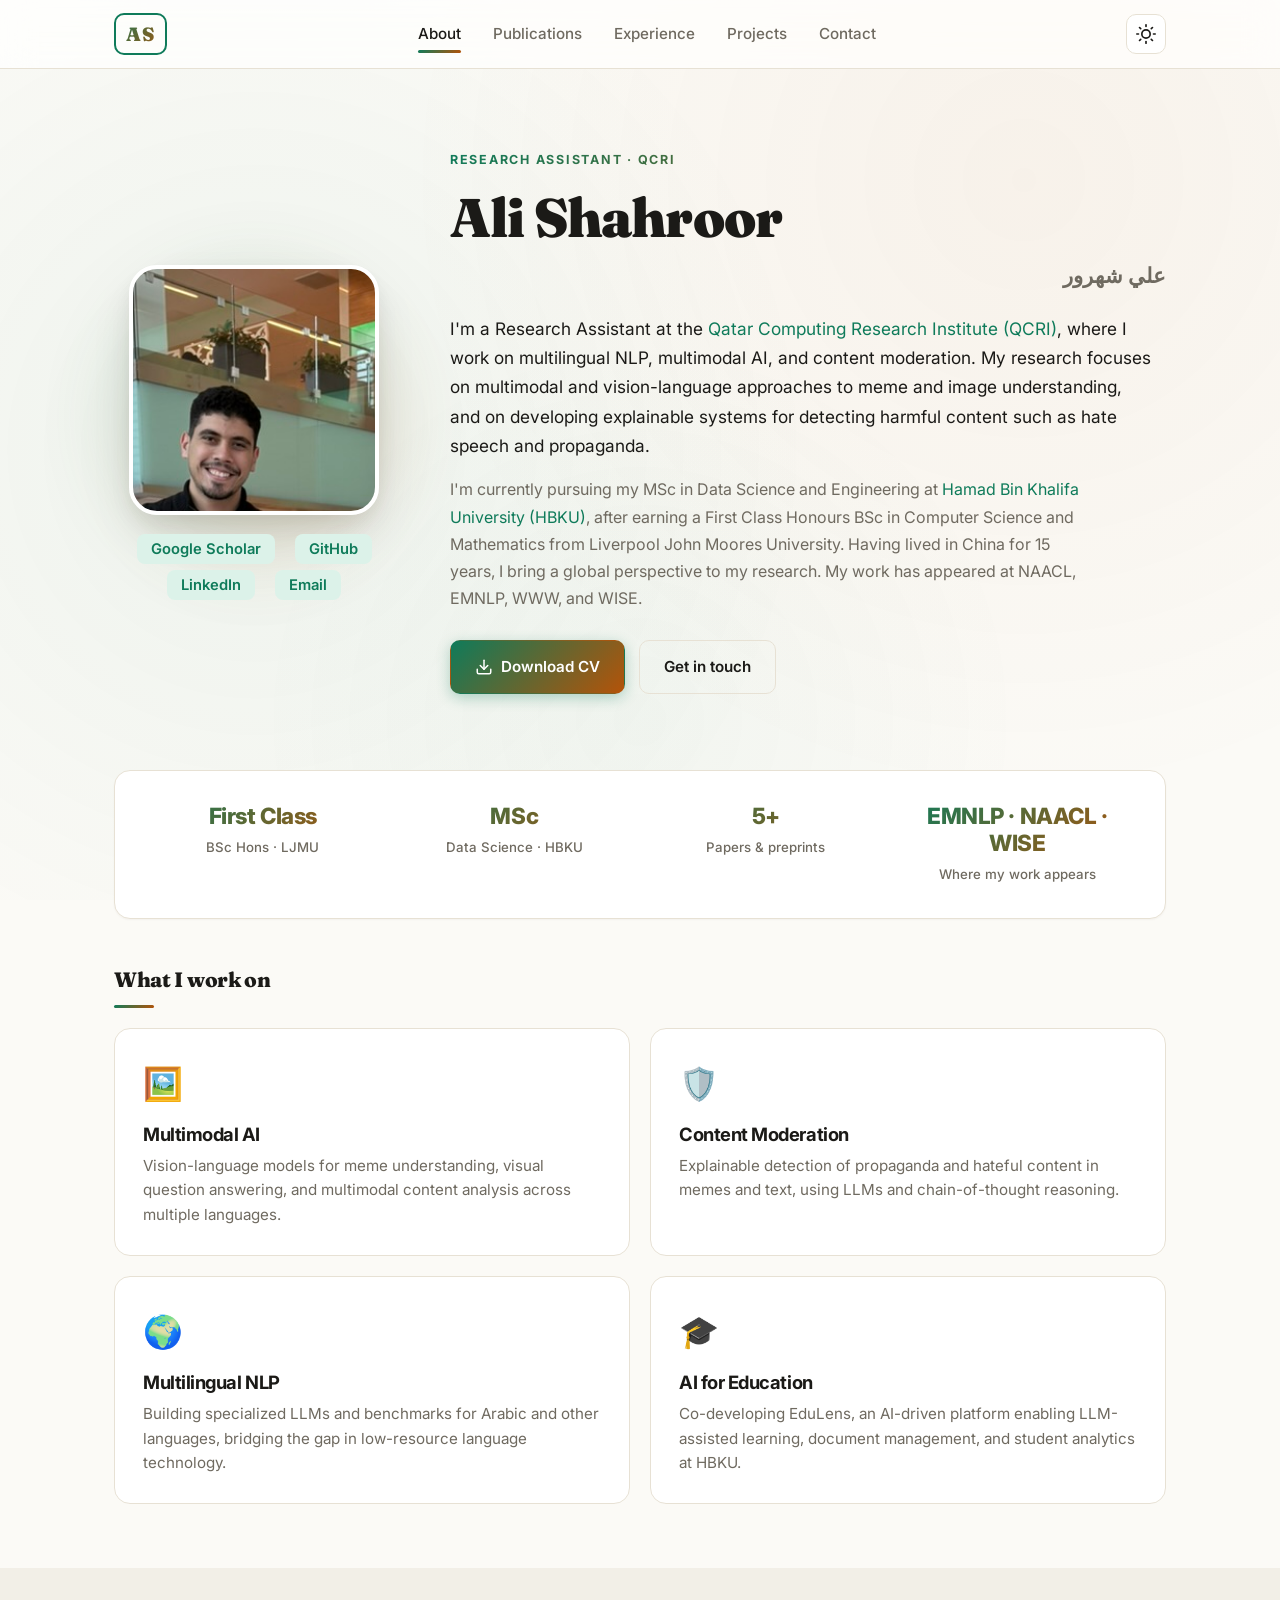
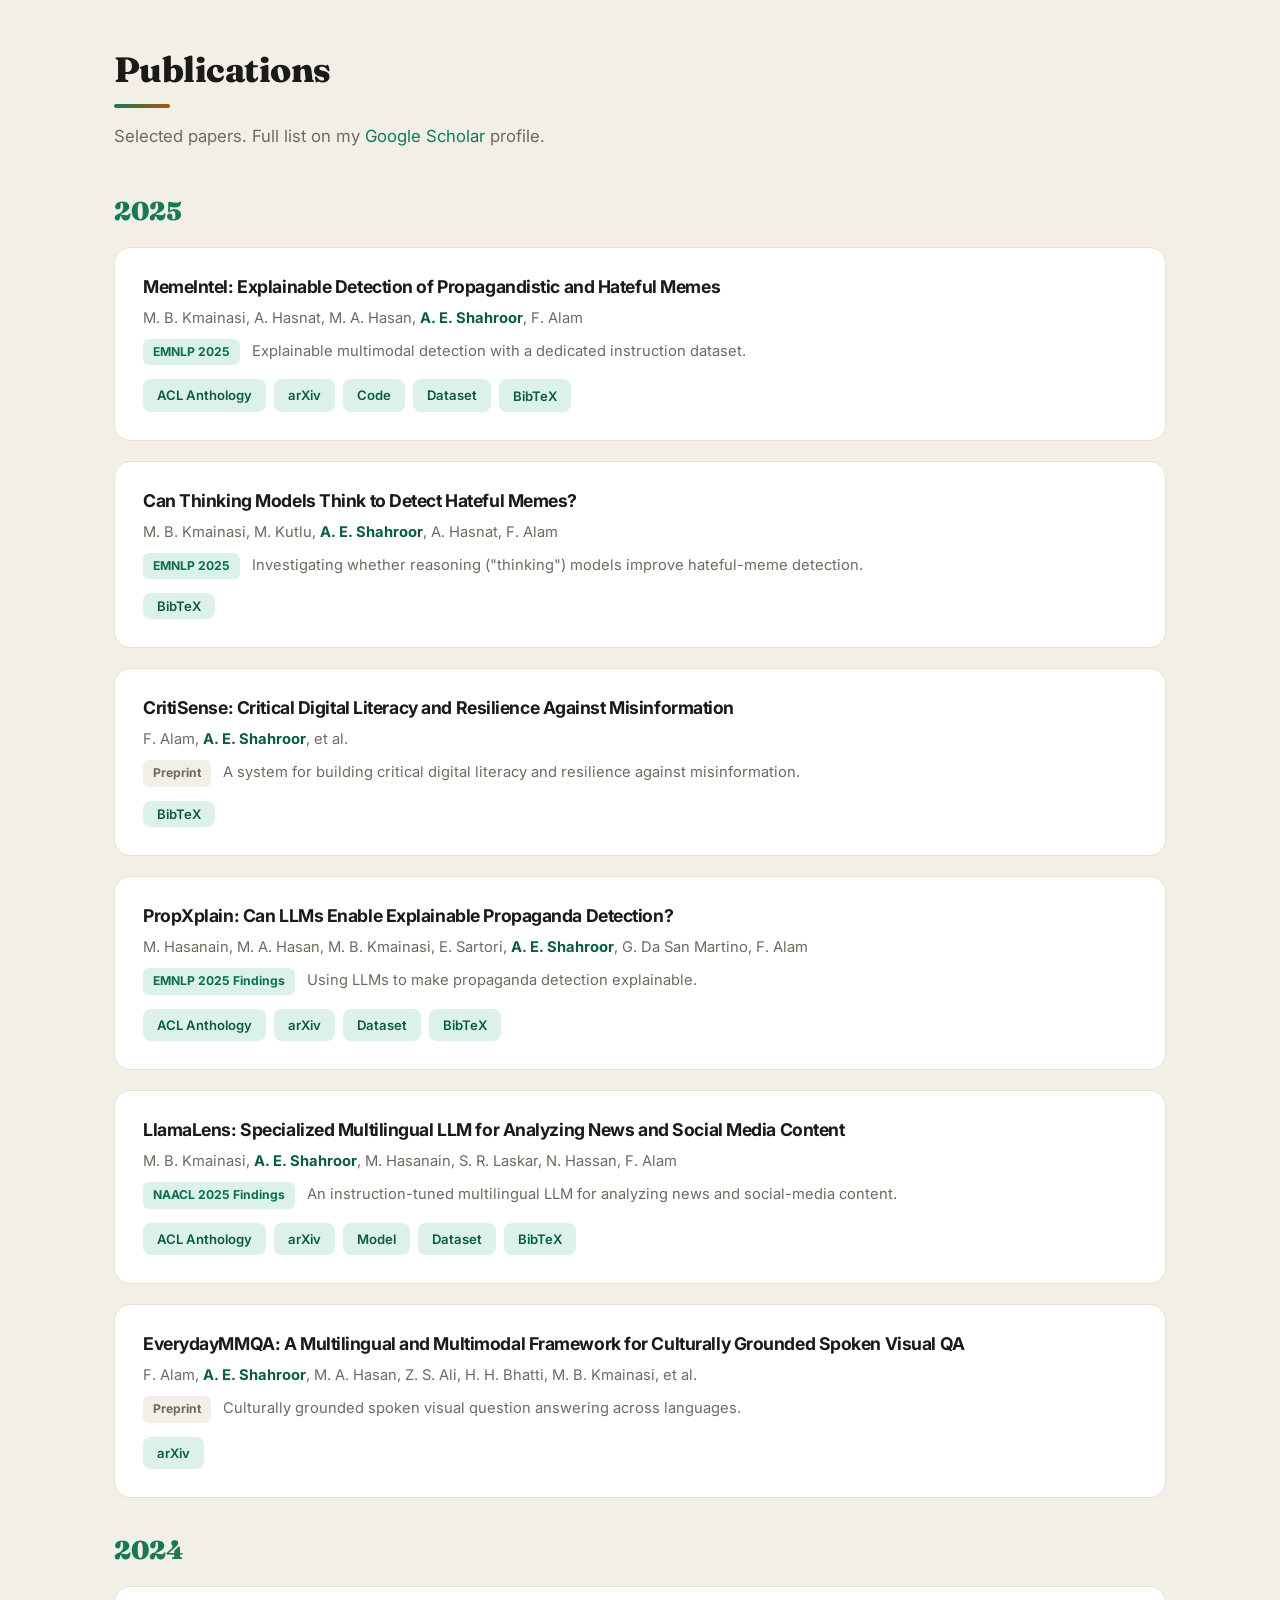
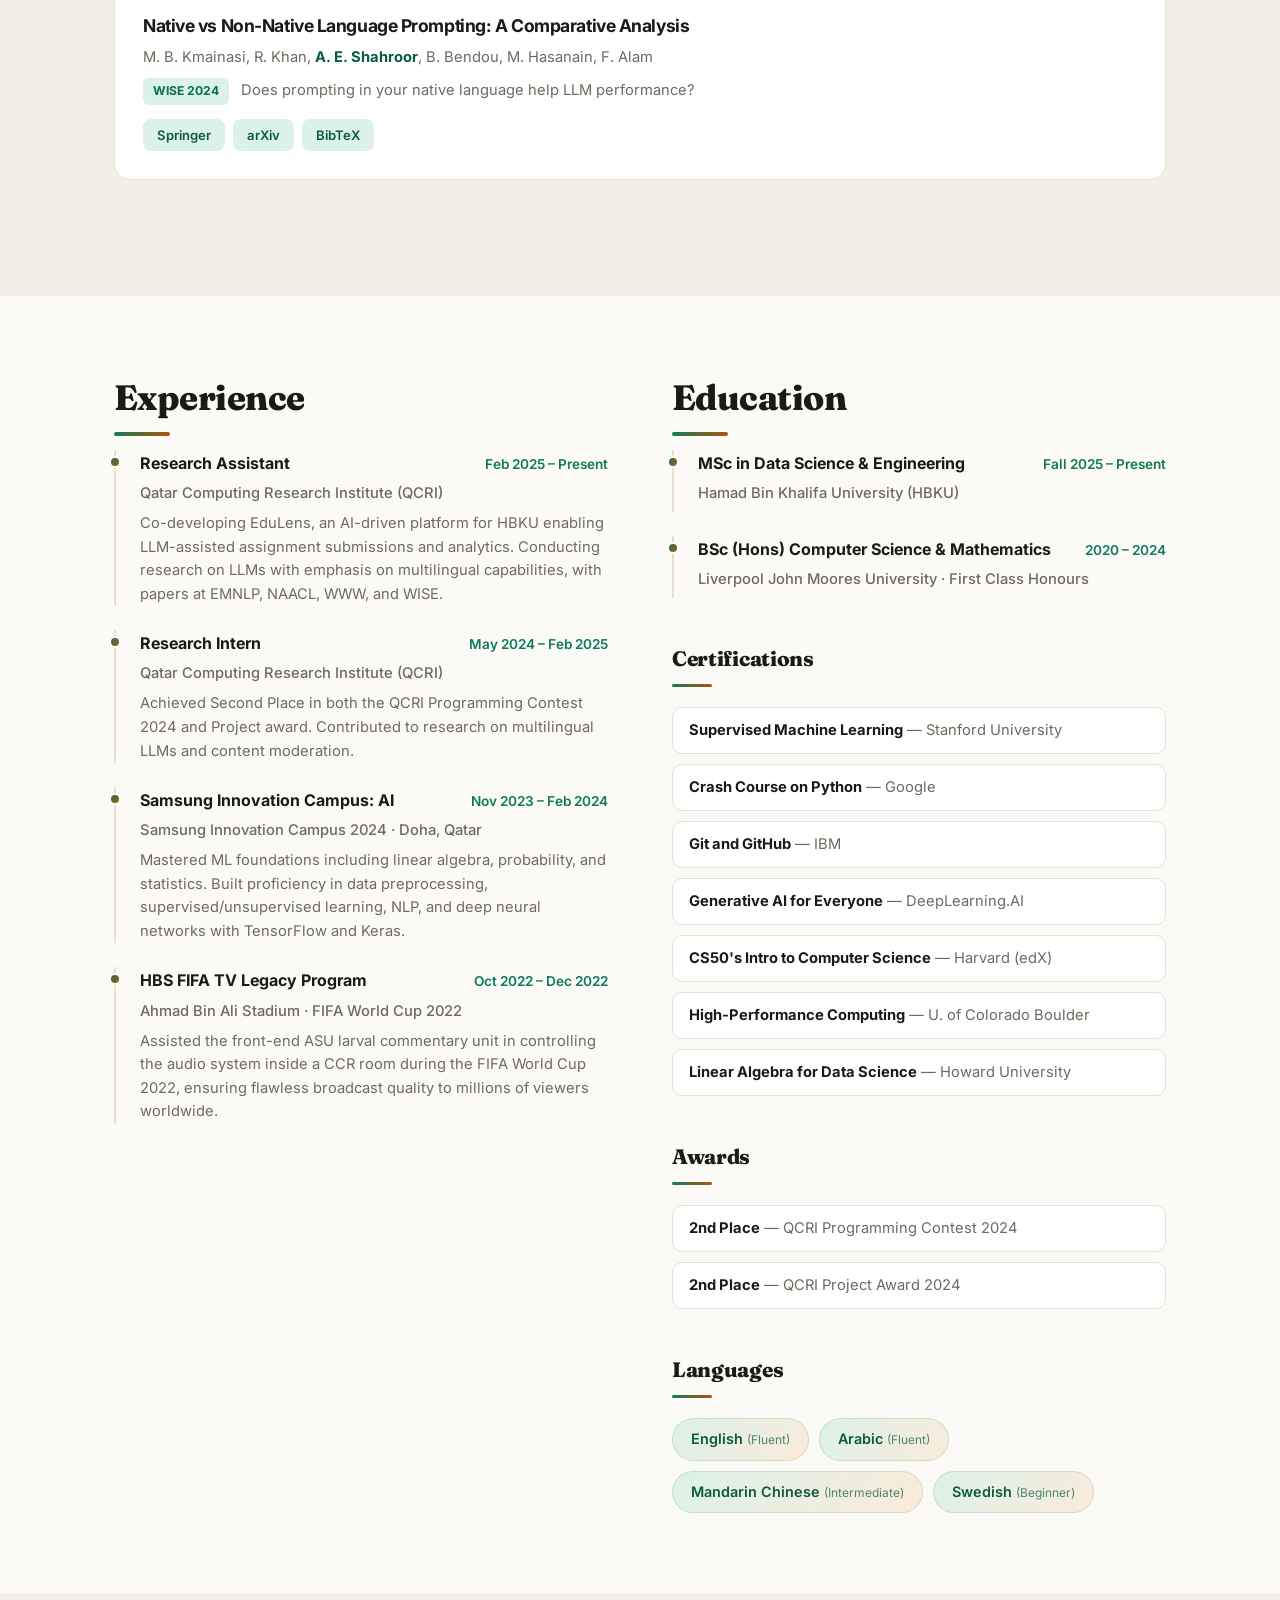
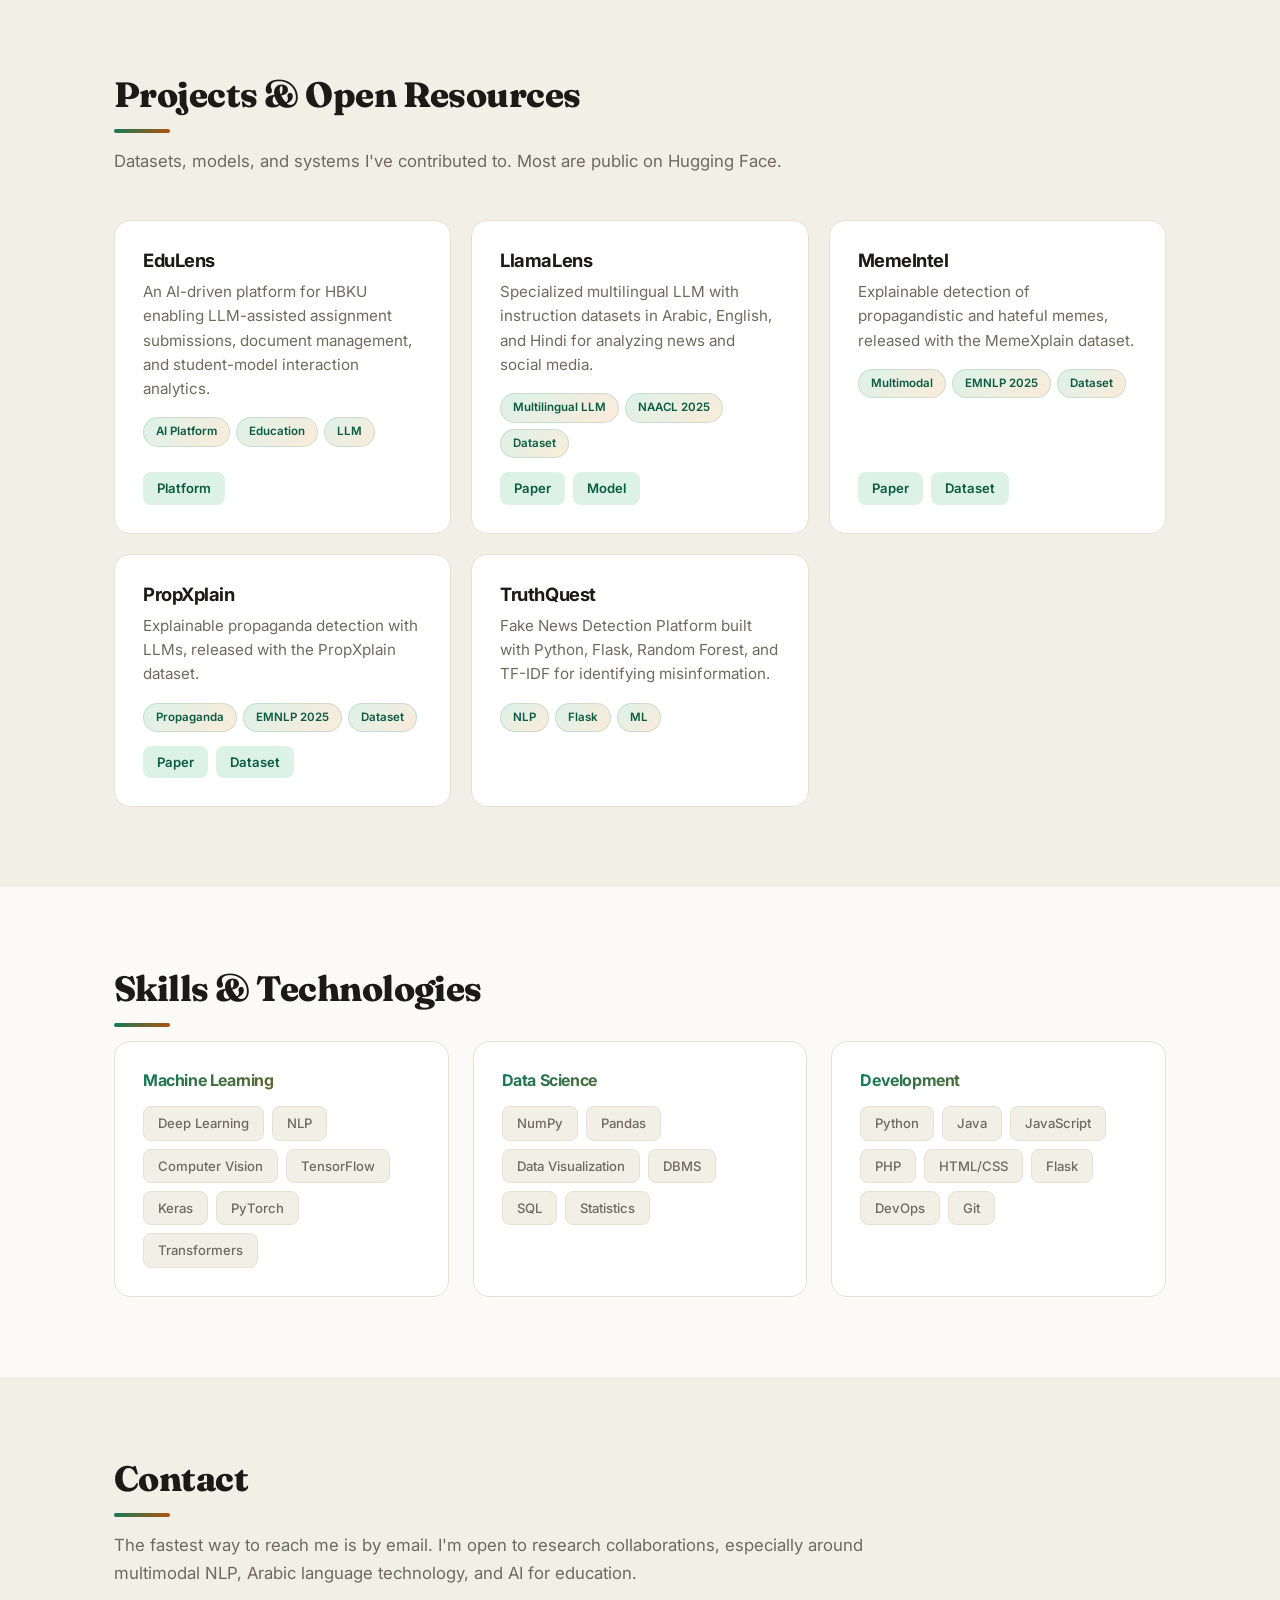
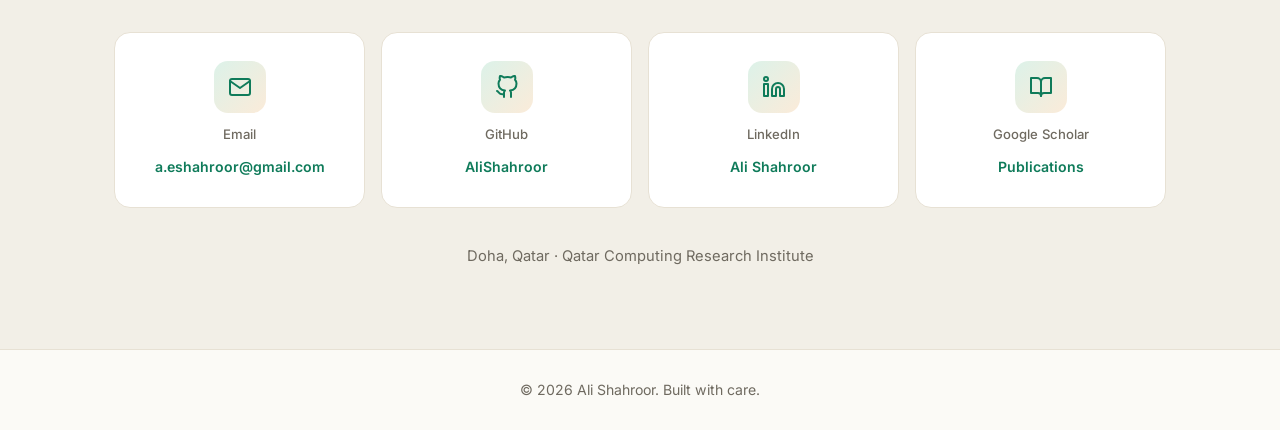
==== index.html @ a4d0f45d "Add real Scholar/LinkedIn links, new headshot crop, emerald/serif theme refresh, add Can-Thinking-Mo" ====
<!DOCTYPE html>
<html lang="en" dir="ltr">
<head>
  <meta charset="UTF-8" />
  <meta name="viewport" content="width=device-width, initial-scale=1.0" />
  <title>Ali Shahroor - NLP &amp; AI Researcher</title>
  <meta name="description" content="Ali Shahroor, Research Assistant at the Qatar Computing Research Institute (QCRI). Working on multilingual NLP, multimodal AI, and content moderation. Published at EMNLP, NAACL, and WISE." />
  <meta name="author" content="Ali Shahroor" />
  <meta name="keywords" content="Ali Shahroor, علي شهرور, Ali Ezzat Shahroor, QCRI researcher, NLP, Multimodal AI, HBKU, Data Science, Deep Learning, LlamaLens, MemeIntel, PropXplain, meme detection, Arabic NLP" />
  <link rel="canonical" href="https://alishahroor.github.io/" />

  <meta property="og:title" content="Ali Shahroor - NLP &amp; AI Researcher" />
  <meta property="og:description" content="Research Assistant at QCRI. Working on multilingual NLP, multimodal AI, content moderation, and AI for education." />
  <meta property="og:type" content="profile" />
  <meta property="og:url" content="https://alishahroor.github.io/" />
  <meta name="twitter:card" content="summary" />

  <script type="application/ld+json">
  {
    "@context": "https://schema.org",
    "@type": "Person",
    "name": "Ali Shahroor",
    "givenName": "Ali",
    "familyName": "Shahroor",
    "alternateName": ["Ali Ezzat Shahroor", "علي شهرور", "A. E. Shahroor"],
    "jobTitle": "Research Assistant in NLP and AI",
    "worksFor": { "@type": "Organization", "name": "Qatar Computing Research Institute (QCRI)" },
    "alumniOf": [
      { "@type": "CollegeOrUniversity", "name": "Hamad Bin Khalifa University (HBKU)" },
      { "@type": "CollegeOrUniversity", "name": "Liverpool John Moores University" }
    ],
    "email": "mailto:a.eshahroor@gmail.com",
    "url": "https://alishahroor.github.io/",
    "sameAs": [
      "https://github.com/AliShahroor",
      "https://scholar.google.com/citations?user=9D7bdQ4AAAAJ&hl=en",
      "https://www.linkedin.com/in/alishahroor/",
      "https://github.com/AliShahroor"
    ],
    "knowsAbout": ["Natural Language Processing", "Multimodal AI", "Content Moderation", "Deep Learning", "Data Science", "Arabic NLP", "Vision-Language Models"]
  }
  </script>

  <link rel="preconnect" href="https://fonts.googleapis.com" />
  <link rel="preconnect" href="https://fonts.gstatic.com" crossorigin />
  <link href="https://fonts.googleapis.com/css2?family=Fraunces:opsz,wght@9..144,500;9..144,600;9..144,700&family=Inter:wght@400;500;600;700;800;900&family=JetBrains+Mono:wght@400;500&display=swap" rel="stylesheet" />
  <link rel="stylesheet" href="assets/css/style.css" />
  <link rel="icon" href="data:image/svg+xml,<svg xmlns=%22http://www.w3.org/2000/svg%22 viewBox=%220 0 100 100%22><text y=%22.9em%22 font-size=%2290%22>🔬</text></svg>" />
</head>
<body>
  <!-- Animated Background -->
  <div class="bg-grid" aria-hidden="true"></div>

  <!-- Navigation -->
  <header class="nav" id="nav">
    <div class="container nav__inner">
      <a href="#top" class="nav__brand">AS</a>
      <nav class="nav__links" id="navLinks">
        <a href="#about">About</a>
        <a href="#publications">Publications</a>
        <a href="#experience">Experience</a>
        <a href="#projects">Projects</a>
        <a href="#contact">Contact</a>
      </nav>
      <div class="nav__actions">
        <button class="theme-toggle" id="themeToggle" aria-label="Toggle dark mode" title="Toggle theme">
          <svg class="icon-sun" width="20" height="20" viewBox="0 0 24 24" fill="none" stroke="currentColor" stroke-width="2" stroke-linecap="round" stroke-linejoin="round"><circle cx="12" cy="12" r="5"/><line x1="12" y1="1" x2="12" y2="3"/><line x1="12" y1="21" x2="12" y2="23"/><line x1="4.22" y1="4.22" x2="5.64" y2="5.64"/><line x1="18.36" y1="18.36" x2="19.78" y2="19.78"/><line x1="1" y1="12" x2="3" y2="12"/><line x1="21" y1="12" x2="23" y2="12"/><line x1="4.22" y1="19.78" x2="5.64" y2="18.36"/><line x1="18.36" y1="5.64" x2="19.78" y2="4.22"/></svg>
          <svg class="icon-moon" width="20" height="20" viewBox="0 0 24 24" fill="none" stroke="currentColor" stroke-width="2" stroke-linecap="round" stroke-linejoin="round"><path d="M21 12.79A9 9 0 1 1 11.21 3 7 7 0 0 0 21 12.79z"/></svg>
        </button>
        <button class="nav__burger" id="navBurger" aria-label="Open menu"><span></span><span></span><span></span></button>
      </div>
    </div>
  </header>

  <main id="top">
    <!-- Hero / About -->
    <section class="hero" id="about">
      <div class="container hero__inner">
        <div class="hero__photo">
          <div class="hero__photo-glow"></div>
          <div class="photo-frame" role="img" aria-label="Ali Shahroor"></div>
          <ul class="hero__links">
            <li><a data-profile="scholar" href="#" target="_blank" rel="noopener">Google Scholar</a></li>
            <li><a data-profile="github" href="#" target="_blank" rel="noopener">GitHub</a></li>
            <li><a data-profile="huggingface" href="#" target="_blank" rel="noopener">Hugging Face</a></li>
            <li><a data-profile="linkedin" href="#" target="_blank" rel="noopener">LinkedIn</a></li>
            <li><a data-profile="email" href="#">Email</a></li>
          </ul>
        </div>
        <div class="hero__text">
          <p class="eyebrow">Research Assistant &middot; QCRI</p>
          <h1>Ali Shahroor</h1>
          <p class="hero__name-alt" lang="ar" dir="rtl">علي شهرور</p>
          <p class="lead">
            I'm a Research Assistant at the
            <a href="https://www.hbku.edu.qa/en/qcri" target="_blank" rel="noopener">Qatar Computing Research Institute (QCRI)</a>,
            where I work on multilingual NLP, multimodal AI, and content moderation. My research focuses on
            multimodal and vision-language approaches to meme and image understanding, and on developing
            explainable systems for detecting harmful content such as hate speech and propaganda.
          </p>
          <p class="lead lead--muted">
            I'm currently pursuing my MSc in Data Science and Engineering at
            <a href="https://www.hbku.edu.qa/" target="_blank" rel="noopener">Hamad Bin Khalifa University (HBKU)</a>,
            after earning a First Class Honours BSc in Computer Science and Mathematics from
            Liverpool John Moores University. Having lived in China for 15 years,
            I bring a global perspective to my research. My work has appeared at NAACL, EMNLP, WWW, and WISE.
          </p>

          <div class="hero__actions">
            <a class="btn btn--primary" href="CV.pdf" target="_blank" rel="noopener">
              <svg width="18" height="18" viewBox="0 0 24 24" fill="none" stroke="currentColor" stroke-width="2" stroke-linecap="round" stroke-linejoin="round"><path d="M21 15v4a2 2 0 0 1-2 2H5a2 2 0 0 1-2-2v-4"/><polyline points="7 10 12 15 17 10"/><line x1="12" y1="15" x2="12" y2="3"/></svg>
              <span>Download CV</span>
            </a>
            <a class="btn btn--ghost" href="#contact">Get in touch</a>
          </div>
        </div>
      </div>

      <div class="container">
        <div class="stats">
          <div class="stat"><span class="stat__num">First Class</span><span class="stat__label">BSc Hons &middot; LJMU</span></div>
          <div class="stat"><span class="stat__num">MSc</span><span class="stat__label">Data Science &middot; HBKU</span></div>
          <div class="stat"><span class="stat__num">5+</span><span class="stat__label">Papers &amp; preprints</span></div>
          <div class="stat"><span class="stat__num">EMNLP &middot; NAACL &middot; WISE</span><span class="stat__label">Where my work appears</span></div>
        </div>
      </div>

      <div class="container">
        <h2 class="section__title section__title--sub">What I work on</h2>
        <div class="cards">
          <article class="card" data-anim>
            <div class="card__icon">🖼️</div>
            <h3>Multimodal AI</h3>
            <p>Vision-language models for meme understanding, visual question answering, and multimodal content analysis across multiple languages.</p>
          </article>
          <article class="card" data-anim>
            <div class="card__icon">🛡️</div>
            <h3>Content Moderation</h3>
            <p>Explainable detection of propaganda and hateful content in memes and text, using LLMs and chain-of-thought reasoning.</p>
          </article>
          <article class="card" data-anim>
            <div class="card__icon">🌍</div>
            <h3>Multilingual NLP</h3>
            <p>Building specialized LLMs and benchmarks for Arabic and other languages, bridging the gap in low-resource language technology.</p>
          </article>
          <article class="card" data-anim>
            <div class="card__icon">🎓</div>
            <h3>AI for Education</h3>
            <p>Co-developing EduLens, an AI-driven platform enabling LLM-assisted learning, document management, and student analytics at HBKU.</p>
          </article>
        </div>
      </div>
    </section>

    <!-- Publications -->
    <section class="section section--alt" id="publications">
      <div class="container">
        <h2 class="section__title">Publications</h2>
        <p class="section__intro">
          Selected papers. Full list on my
          <a href="https://scholar.google.com/" target="_blank" rel="noopener">Google Scholar</a> profile.
        </p>

        <!-- 2025 -->
        <div class="pub-group">
          <h3 class="pub-group__year">2025</h3>
          <ol class="pubs">
            <li class="pub" data-anim>
              <h3 class="pub__title">MemeIntel: Explainable Detection of Propagandistic and Hateful Memes</h3>
              <p class="pub__authors">M. B. Kmainasi, A. Hasnat, M. A. Hasan, <b>A. E. Shahroor</b>, F. Alam</p>
              <p class="pub__venue"><span class="badge badge--top">EMNLP 2025</span> Explainable multimodal detection with a dedicated instruction dataset.</p>
              <div class="pub__links">
                <a href="https://aclanthology.org/2025.emnlp-main.1539/" target="_blank" rel="noopener">ACL Anthology</a>
                <a href="https://arxiv.org/abs/2502.16612" target="_blank" rel="noopener">arXiv</a>
                <a href="https://github.com/MohamedBayan/MemeIntel" target="_blank" rel="noopener">Code</a>
                <a href="https://huggingface.co/datasets/QCRI/MemeXplain" target="_blank" rel="noopener">Dataset</a>
                <button class="cite-btn">BibTeX</button>
              </div>
              <pre class="bibtex">@inproceedings{kmainasi2025memeintel,
  title     = {MemeIntel: Explainable Detection of Propagandistic and Hateful Memes},
  author    = {Kmainasi, Mohamed Bayan and Hasnat, Abul and Hasan, Md. Arid and Shahroor, Ali Ezzat and Alam, Firoj},
  booktitle = {Proceedings of the 2025 Conference on Empirical Methods in Natural Language Processing},
  year      = {2025},
  url       = {https://aclanthology.org/2025.emnlp-main.1539/}
}</pre>
            </li>

            <li class="pub" data-anim>
              <h3 class="pub__title">Can Thinking Models Think to Detect Hateful Memes?</h3>
              <p class="pub__authors">M. B. Kmainasi, M. Kutlu, <b>A. E. Shahroor</b>, A. Hasnat, F. Alam</p>
              <p class="pub__venue"><span class="badge badge--top">EMNLP 2025</span> Investigating whether reasoning ("thinking") models improve hateful-meme detection.</p>
              <div class="pub__links">
                <button class="cite-btn">BibTeX</button>
              </div>
              <pre class="bibtex">@inproceedings{kmainasi2025thinking,
  title     = {Can Thinking Models Think to Detect Hateful Memes?},
  author    = {Kmainasi, Mohamed Bayan and Kutlu, Mucahid and Shahroor, Ali Ezzat and Hasnat, Abul and Alam, Firoj},
  booktitle = {Proceedings of the 2025 Conference on Empirical Methods in Natural Language Processing (EMNLP)},
  year      = {2025}
}</pre>
            </li>

            <li class="pub" data-anim>
              <h3 class="pub__title">CritiSense: Critical Digital Literacy and Resilience Against Misinformation</h3>
              <p class="pub__authors">F. Alam, <b>A. E. Shahroor</b>, et al.</p>
              <p class="pub__venue"><span class="badge">Preprint</span> A system for building critical digital literacy and resilience against misinformation.</p>
              <div class="pub__links">
                <button class="cite-btn">BibTeX</button>
              </div>
              <pre class="bibtex">@misc{critisense,
  title  = {CritiSense: Critical Digital Literacy and Resilience Against Misinformation},
  author = {Alam, Firoj and Shahroor, Ali Ezzat and others},
  year   = {2026}
}</pre>
            </li>

            <li class="pub" data-anim>
              <h3 class="pub__title">PropXplain: Can LLMs Enable Explainable Propaganda Detection?</h3>
              <p class="pub__authors">M. Hasanain, M. A. Hasan, M. B. Kmainasi, E. Sartori, <b>A. E. Shahroor</b>, G. Da San Martino, F. Alam</p>
              <p class="pub__venue"><span class="badge badge--top">EMNLP 2025 Findings</span> Using LLMs to make propaganda detection explainable.</p>
              <div class="pub__links">
                <a href="https://aclanthology.org/2025.findings-emnlp.1296/" target="_blank" rel="noopener">ACL Anthology</a>
                <a href="https://arxiv.org/abs/2502.16550" target="_blank" rel="noopener">arXiv</a>
                <a href="https://huggingface.co/datasets/QCRI/PropXplain" target="_blank" rel="noopener">Dataset</a>
                <button class="cite-btn">BibTeX</button>
              </div>
              <pre class="bibtex">@inproceedings{hasanain2025propxplain,
  title     = {PropXplain: Can LLMs Enable Explainable Propaganda Detection?},
  author    = {Hasanain, Maram and Hasan, Md. Arid and Kmainasi, Mohamed Bayan and Sartori, Elisa and Shahroor, Ali Ezzat and Da San Martino, Giovanni and Nakov, Preslav and Alam, Firoj},
  booktitle = {Findings of the Association for Computational Linguistics: EMNLP 2025},
  year      = {2025},
  url       = {https://aclanthology.org/2025.findings-emnlp.1296/}
}</pre>
            </li>

            <li class="pub" data-anim>
              <h3 class="pub__title">LlamaLens: Specialized Multilingual LLM for Analyzing News and Social Media Content</h3>
              <p class="pub__authors">M. B. Kmainasi, <b>A. E. Shahroor</b>, M. Hasanain, S. R. Laskar, N. Hassan, F. Alam</p>
              <p class="pub__venue"><span class="badge badge--top">NAACL 2025 Findings</span> An instruction-tuned multilingual LLM for analyzing news and social-media content.</p>
              <div class="pub__links">
                <a href="https://aclanthology.org/2025.findings-naacl.313/" target="_blank" rel="noopener">ACL Anthology</a>
                <a href="https://arxiv.org/abs/2410.15308" target="_blank" rel="noopener">arXiv</a>
                <a href="https://huggingface.co/QCRI/LlamaLens" target="_blank" rel="noopener">Model</a>
                <a href="https://huggingface.co/datasets/QCRI/LlamaLens-English" target="_blank" rel="noopener">Dataset</a>
                <button class="cite-btn">BibTeX</button>
              </div>
              <pre class="bibtex">@inproceedings{kmainasi2025llamalens,
  title     = {LlamaLens: Specialized Multilingual LLM for Analyzing News and Social Media Content},
  author    = {Kmainasi, Mohamed Bayan and Shahroor, Ali Ezzat and Hasanain, Maram and Laskar, Sahinur Rahman and Hassan, Naeemul and Alam, Firoj},
  booktitle = {Findings of the Association for Computational Linguistics: NAACL 2025},
  year      = {2025},
  url       = {https://aclanthology.org/2025.findings-naacl.313/}
}</pre>
            </li>

            <li class="pub" data-anim>
              <h3 class="pub__title">EverydayMMQA: A Multilingual and Multimodal Framework for Culturally Grounded Spoken Visual QA</h3>
              <p class="pub__authors">F. Alam, <b>A. E. Shahroor</b>, M. A. Hasan, Z. S. Ali, H. H. Bhatti, M. B. Kmainasi, et al.</p>
              <p class="pub__venue"><span class="badge">Preprint</span> Culturally grounded spoken visual question answering across languages.</p>
              <div class="pub__links">
                <a href="https://arxiv.org/abs/2510.06371" target="_blank" rel="noopener">arXiv</a>
              </div>
            </li>
          </ol>
        </div>

        <!-- 2024 -->
        <div class="pub-group">
          <h3 class="pub-group__year">2024</h3>
          <ol class="pubs">
            <li class="pub" data-anim>
              <h3 class="pub__title">Native vs Non-Native Language Prompting: A Comparative Analysis</h3>
              <p class="pub__authors">M. B. Kmainasi, R. Khan, <b>A. E. Shahroor</b>, B. Bendou, M. Hasanain, F. Alam</p>
              <p class="pub__venue"><span class="badge badge--top">WISE 2024</span> Does prompting in your native language help LLM performance?</p>
              <div class="pub__links">
                <a href="https://link.springer.com/chapter/10.1007/978-981-96-0576-7_30" target="_blank" rel="noopener">Springer</a>
                <a href="https://arxiv.org/abs/2409.07054" target="_blank" rel="noopener">arXiv</a>
                <button class="cite-btn">BibTeX</button>
              </div>
              <pre class="bibtex">@inproceedings{kmainasi2024native,
  title     = {Native vs Non-Native Language Prompting: A Comparative Analysis},
  author    = {Kmainasi, Mohamed Bayan and Khan, Rakif and Shahroor, Ali Ezzat and Bendou, Boushra and Hasanain, Maram and Alam, Firoj},
  booktitle = {Web Information Systems Engineering -- WISE 2024},
  pages     = {406--420},
  year      = {2024},
  url       = {https://doi.org/10.1007/978-981-96-0576-7_30}
}</pre>
            </li>
          </ol>
        </div>
      </div>
    </section>

    <!-- Experience & Education -->
    <section class="section" id="experience">
      <div class="container">
        <div class="two-col">
          <div>
            <h2 class="section__title">Experience</h2>
            <ol class="timeline">
              <li class="timeline__item" data-anim>
                <div class="timeline__top"><span class="timeline__role">Research Assistant</span><span class="timeline__date">Feb 2025 &ndash; Present</span></div>
                <div class="timeline__org">Qatar Computing Research Institute (QCRI)</div>
                <p class="timeline__desc">Co-developing EduLens, an AI-driven platform for HBKU enabling LLM-assisted assignment submissions and analytics. Conducting research on LLMs with emphasis on multilingual capabilities, with papers at EMNLP, NAACL, WWW, and WISE.</p>
              </li>
              <li class="timeline__item" data-anim>
                <div class="timeline__top"><span class="timeline__role">Research Intern</span><span class="timeline__date">May 2024 &ndash; Feb 2025</span></div>
                <div class="timeline__org">Qatar Computing Research Institute (QCRI)</div>
                <p class="timeline__desc">Achieved Second Place in both the QCRI Programming Contest 2024 and Project award. Contributed to research on multilingual LLMs and content moderation.</p>
              </li>
              <li class="timeline__item" data-anim>
                <div class="timeline__top"><span class="timeline__role">Samsung Innovation Campus: AI</span><span class="timeline__date">Nov 2023 &ndash; Feb 2024</span></div>
                <div class="timeline__org">Samsung Innovation Campus 2024 &middot; Doha, Qatar</div>
                <p class="timeline__desc">Mastered ML foundations including linear algebra, probability, and statistics. Built proficiency in data preprocessing, supervised/unsupervised learning, NLP, and deep neural networks with TensorFlow and Keras.</p>
              </li>
              <li class="timeline__item" data-anim>
                <div class="timeline__top"><span class="timeline__role">HBS FIFA TV Legacy Program</span><span class="timeline__date">Oct 2022 &ndash; Dec 2022</span></div>
                <div class="timeline__org">Ahmad Bin Ali Stadium &middot; FIFA World Cup 2022</div>
                <p class="timeline__desc">Assisted the front-end ASU larval commentary unit in controlling the audio system inside a CCR room during the FIFA World Cup 2022, ensuring flawless broadcast quality to millions of viewers worldwide.</p>
              </li>
            </ol>
          </div>

          <div>
            <h2 class="section__title">Education</h2>
            <ol class="timeline">
              <li class="timeline__item" data-anim>
                <div class="timeline__top"><span class="timeline__role">MSc in Data Science &amp; Engineering</span><span class="timeline__date">Fall 2025 &ndash; Present</span></div>
                <div class="timeline__org">Hamad Bin Khalifa University (HBKU)</div>
              </li>
              <li class="timeline__item" data-anim>
                <div class="timeline__top"><span class="timeline__role">BSc (Hons) Computer Science &amp; Mathematics</span><span class="timeline__date">2020 &ndash; 2024</span></div>
                <div class="timeline__org">Liverpool John Moores University &middot; First Class Honours</div>
              </li>
            </ol>

            <h2 class="section__title section__title--sub">Certifications</h2>
            <ul class="certs">
              <li data-anim><b>Supervised Machine Learning</b> &mdash; Stanford University</li>
              <li data-anim><b>Crash Course on Python</b> &mdash; Google</li>
              <li data-anim><b>Git and GitHub</b> &mdash; IBM</li>
              <li data-anim><b>Generative AI for Everyone</b> &mdash; DeepLearning.AI</li>
              <li data-anim><b>CS50's Intro to Computer Science</b> &mdash; Harvard (edX)</li>
              <li data-anim><b>High-Performance Computing</b> &mdash; U. of Colorado Boulder</li>
              <li data-anim><b>Linear Algebra for Data Science</b> &mdash; Howard University</li>
            </ul>

            <h2 class="section__title section__title--sub">Awards</h2>
            <ul class="awards">
              <li data-anim><b>2nd Place</b> &mdash; QCRI Programming Contest 2024</li>
              <li data-anim><b>2nd Place</b> &mdash; QCRI Project Award 2024</li>
            </ul>

            <h2 class="section__title section__title--sub">Languages</h2>
            <div class="lang-tags">
              <span class="lang-tag" data-anim>English <small>(Fluent)</small></span>
              <span class="lang-tag" data-anim>Arabic <small>(Fluent)</small></span>
              <span class="lang-tag" data-anim>Mandarin Chinese <small>(Intermediate)</small></span>
              <span class="lang-tag" data-anim>Swedish <small>(Beginner)</small></span>
            </div>
          </div>
        </div>
      </div>
    </section>

    <!-- Projects -->
    <section class="section section--alt" id="projects">
      <div class="container">
        <h2 class="section__title">Projects &amp; Open Resources</h2>
        <p class="section__intro">
          Datasets, models, and systems I've contributed to. Most are public on
          Hugging Face.
        </p>
        <div class="cards cards--projects">
          <article class="card card--project" data-anim>
            <h3>EduLens</h3>
            <p>An AI-driven platform for HBKU enabling LLM-assisted assignment submissions, document management, and student-model interaction analytics.</p>
            <div class="card__tags"><span>AI Platform</span><span>Education</span><span>LLM</span></div>
            <div class="pub__links"><a href="https://edulens.qcri.org/" target="_blank" rel="noopener">Platform</a></div>
          </article>

          <article class="card card--project" data-anim>
            <h3>LlamaLens</h3>
            <p>Specialized multilingual LLM with instruction datasets in Arabic, English, and Hindi for analyzing news and social media.</p>
            <div class="card__tags"><span>Multilingual LLM</span><span>NAACL 2025</span><span>Dataset</span></div>
            <div class="pub__links"><a href="https://aclanthology.org/2025.findings-naacl.313/" target="_blank" rel="noopener">Paper</a><a href="https://huggingface.co/QCRI/LlamaLens" target="_blank" rel="noopener">Model</a></div>
          </article>

          <article class="card card--project" data-anim>
            <h3>MemeIntel</h3>
            <p>Explainable detection of propagandistic and hateful memes, released with the MemeXplain dataset.</p>
            <div class="card__tags"><span>Multimodal</span><span>EMNLP 2025</span><span>Dataset</span></div>
            <div class="pub__links"><a href="https://aclanthology.org/2025.emnlp-main.1539/" target="_blank" rel="noopener">Paper</a><a href="https://huggingface.co/datasets/QCRI/MemeXplain" target="_blank" rel="noopener">Dataset</a></div>
          </article>

          <article class="card card--project" data-anim>
            <h3>PropXplain</h3>
            <p>Explainable propaganda detection with LLMs, released with the PropXplain dataset.</p>
            <div class="card__tags"><span>Propaganda</span><span>EMNLP 2025</span><span>Dataset</span></div>
            <div class="pub__links"><a href="https://aclanthology.org/2025.findings-emnlp.1296/" target="_blank" rel="noopener">Paper</a><a href="https://huggingface.co/datasets/QCRI/PropXplain" target="_blank" rel="noopener">Dataset</a></div>
          </article>

          <article class="card card--project" data-anim>
            <h3>TruthQuest</h3>
            <p>Fake News Detection Platform built with Python, Flask, Random Forest, and TF-IDF for identifying misinformation.</p>
            <div class="card__tags"><span>NLP</span><span>Flask</span><span>ML</span></div>
          </article>
        </div>
      </div>
    </section>

    <!-- Skills -->
    <section class="section" id="skills">
      <div class="container">
        <h2 class="section__title">Skills &amp; Technologies</h2>
        <div class="skills-grid">
          <div class="skill-group" data-anim>
            <h3>Machine Learning</h3>
            <div class="skill-tags">
              <span>Deep Learning</span><span>NLP</span><span>Computer Vision</span><span>TensorFlow</span><span>Keras</span><span>PyTorch</span><span>Transformers</span>
            </div>
          </div>
          <div class="skill-group" data-anim>
            <h3>Data Science</h3>
            <div class="skill-tags">
              <span>NumPy</span><span>Pandas</span><span>Data Visualization</span><span>DBMS</span><span>SQL</span><span>Statistics</span>
            </div>
          </div>
          <div class="skill-group" data-anim>
            <h3>Development</h3>
            <div class="skill-tags">
              <span>Python</span><span>Java</span><span>JavaScript</span><span>PHP</span><span>HTML/CSS</span><span>Flask</span><span>DevOps</span><span>Git</span>
            </div>
          </div>
        </div>
      </div>
    </section>

    <!-- Contact -->
    <section class="section section--alt" id="contact">
      <div class="container">
        <h2 class="section__title">Contact</h2>
        <p class="section__intro">
          The fastest way to reach me is by email. I'm open to research collaborations,
          especially around multimodal NLP, Arabic language technology, and AI for education.
        </p>
        <div class="contact">
          <a class="contact__card" data-profile="email" href="#" data-anim>
            <span class="contact__icon">
              <svg width="24" height="24" viewBox="0 0 24 24" fill="none" stroke="currentColor" stroke-width="2" stroke-linecap="round" stroke-linejoin="round"><path d="M4 4h16c1.1 0 2 .9 2 2v12c0 1.1-.9 2-2 2H4c-1.1 0-2-.9-2-2V6c0-1.1.9-2 2-2z"/><polyline points="22,6 12,13 2,6"/></svg>
            </span>
            <span class="contact__label">Email</span>
            <span class="contact__value">a.eshahroor@gmail.com</span>
          </a>
          <a class="contact__card" data-profile="github" href="#" target="_blank" rel="noopener" data-anim>
            <span class="contact__icon">
              <svg width="24" height="24" viewBox="0 0 24 24" fill="none" stroke="currentColor" stroke-width="2" stroke-linecap="round" stroke-linejoin="round"><path d="M9 19c-5 1.5-5-2.5-7-3m14 6v-3.87a3.37 3.37 0 0 0-.94-2.61c3.14-.35 6.44-1.54 6.44-7A5.44 5.44 0 0 0 20 4.77 5.07 5.07 0 0 0 19.91 1S18.73.65 16 2.48a13.38 13.38 0 0 0-7 0C6.27.65 5.09 1 5.09 1A5.07 5.07 0 0 0 5 4.77a5.44 5.44 0 0 0-1.5 3.78c0 5.42 3.3 6.61 6.44 7A3.37 3.37 0 0 0 9 18.13V22"/></svg>
            </span>
            <span class="contact__label">GitHub</span>
            <span class="contact__value">AliShahroor</span>
          </a>
          <a class="contact__card" data-profile="linkedin" href="#" target="_blank" rel="noopener" data-anim>
            <span class="contact__icon">
              <svg width="24" height="24" viewBox="0 0 24 24" fill="none" stroke="currentColor" stroke-width="2" stroke-linecap="round" stroke-linejoin="round"><path d="M16 8a6 6 0 0 1 6 6v7h-4v-7a2 2 0 0 0-2-2 2 2 0 0 0-2 2v7h-4v-7a6 6 0 0 1 6-6z"/><rect x="2" y="9" width="4" height="12"/><circle cx="4" cy="4" r="2"/></svg>
            </span>
            <span class="contact__label">LinkedIn</span>
            <span class="contact__value">Ali Shahroor</span>
          </a>
          <a class="contact__card" data-profile="scholar" href="#" target="_blank" rel="noopener" data-anim>
            <span class="contact__icon">
              <svg width="24" height="24" viewBox="0 0 24 24" fill="none" stroke="currentColor" stroke-width="2" stroke-linecap="round" stroke-linejoin="round"><path d="M2 3h6a4 4 0 0 1 4 4v14a3 3 0 0 0-3-3H2z"/><path d="M22 3h-6a4 4 0 0 0-4 4v14a3 3 0 0 1 3-3h7z"/></svg>
            </span>
            <span class="contact__label">Google Scholar</span>
            <span class="contact__value">Publications</span>
          </a>
          <a class="contact__card" data-profile="huggingface" href="#" target="_blank" rel="noopener" data-anim>
            <span class="contact__icon">
              <svg width="24" height="24" viewBox="0 0 24 24" fill="none" stroke="currentColor" stroke-width="2" stroke-linecap="round" stroke-linejoin="round"><circle cx="12" cy="12" r="10"/><path d="M8 14s1.5 2 4 2 4-2 4-2"/><line x1="9" y1="9" x2="9.01" y2="9"/><line x1="15" y1="9" x2="15.01" y2="9"/></svg>
            </span>
            <span class="contact__label">Hugging Face</span>
            <span class="contact__value">QCRI</span>
          </a>
        </div>
        <p class="contact__footer">Doha, Qatar &middot; Qatar Computing Research Institute</p>
      </div>
    </section>
  </main>

  <footer class="footer">
    <div class="container">
      <p>&copy; 2026 Ali Shahroor. Built with care.</p>
    </div>
  </footer>

  <script>
  /* =========================================================================
     EDIT YOUR LINKS HERE — this is the ONLY place you need to change them.
     Replace the placeholder values below with your real profile URLs.
     Every "Google Scholar / LinkedIn / Hugging Face / Email" link on the page
     is generated from this single object.
     ========================================================================= */
  const PROFILE = {
    email:       "a.eshahroor@gmail.com",                 // your public email (from your CV)
    github:      "https://github.com/AliShahroor",         // your GitHub
    scholar:     "https://scholar.google.com/citations?user=9D7bdQ4AAAAJ&hl=en",
    linkedin:    "https://www.linkedin.com/in/alishahroor/",
    huggingface: "https://huggingface.co/REPLACE_ME"                      // <-- add your Hugging Face profile URL (auto-hidden until set)
  };

  (function applyProfileLinks() {
    document.querySelectorAll('[data-profile]').forEach(el => {
      const key = el.getAttribute('data-profile');
      const val = PROFILE[key];
      if (key === 'email') {
        el.setAttribute('href', 'mailto:' + PROFILE.email);
        return;
      }
      // Hide links that haven't been filled in yet, so nothing is broken on the page.
      if (!val || val.indexOf('REPLACE_ME') !== -1) {
        const host = el.closest('li') || el;
        host.style.display = 'none';
        return;
      }
      el.setAttribute('href', val);
    });
  })();

  /* ---- Theme Toggle ---- */
  const toggle = document.getElementById('themeToggle');
  const saved = localStorage.getItem('theme');
  if (saved) document.documentElement.setAttribute('data-theme', saved);
  else if (matchMedia('(prefers-color-scheme:dark)').matches) document.documentElement.setAttribute('data-theme','dark');

  toggle.addEventListener('click', () => {
    const next = document.documentElement.getAttribute('data-theme') === 'dark' ? 'light' : 'dark';
    document.documentElement.setAttribute('data-theme', next);
    localStorage.setItem('theme', next);
  });

  /* ---- Mobile Nav ---- */
  const burger = document.getElementById('navBurger');
  const links = document.getElementById('navLinks');
  burger.addEventListener('click', () => {
    links.classList.toggle('open');
    burger.classList.toggle('open');
  });
  links.querySelectorAll('a').forEach(a => a.addEventListener('click', () => {
    links.classList.remove('open');
    burger.classList.remove('open');
  }));

  /* ---- BibTeX Toggle ---- */
  document.querySelectorAll('.cite-btn').forEach(btn => {
    btn.addEventListener('click', () => {
      const bib = btn.closest('.pub').querySelector('.bibtex');
      bib.classList.toggle('show');
      btn.textContent = bib.classList.contains('show') ? 'Hide BibTeX' : 'BibTeX';
    });
  });

  /* ---- Scroll Animations ---- */
  const animEls = document.querySelectorAll('[data-anim]');
  const obs = new IntersectionObserver((entries) => {
    entries.forEach(e => { if (e.isIntersecting) { e.target.classList.add('in-view'); obs.unobserve(e.target); } });
  }, { threshold: 0.1, rootMargin: '0px 0px -40px 0px' });
  animEls.forEach(el => obs.observe(el));

  /* ---- Active Nav Highlight ---- */
  const sections = document.querySelectorAll('section[id]');
  const navLinks = document.querySelectorAll('.nav__links a');
  window.addEventListener('scroll', () => {
    let current = '';
    sections.forEach(s => { if (scrollY >= s.offsetTop - 120) current = s.id; });
    navLinks.forEach(a => {
      a.classList.remove('active');
      if (a.getAttribute('href') === '#' + current) a.classList.add('active');
    });
  });
  </script>
</body>
</html>
---- assets/css/style.css ----
/* ============================================================
   Ali Shahroor — Academic Portfolio
   A modern, polished design with glass-morphism and animations
   ============================================================ */

:root {
  --bg: #fbfaf6;
  --bg-alt: #f2efe7;
  --surface: #ffffff;
  --glass: rgba(255, 255, 255, 0.72);
  --border: #e7e1d4;
  --text: #1b1a17;
  --text-muted: #6f6a60;
  --accent: #0f7b5a;
  --accent-soft: #dcf2e9;
  --accent-strong: #0a5b42;
  --accent2: #b45309;
  --accent2-soft: #fbebd9;
  --gradient: linear-gradient(135deg, #0f7b5a, #b45309);
  --gradient-soft: linear-gradient(135deg, #dcf2e9, #fbebd9);
  --badge-top: #0a6e50;
  --badge-top-bg: #dcf2e9;
  --badge-bg: #f2efe7;
  --badge-text: #6f6a60;
  --shadow-sm: 0 1px 2px rgba(40, 34, 20, 0.04);
  --shadow: 0 4px 6px -1px rgba(40, 34, 20, 0.06), 0 10px 15px -3px rgba(40, 34, 20, 0.08);
  --shadow-lg: 0 10px 25px -5px rgba(40, 34, 20, 0.10), 0 20px 50px -12px rgba(40, 34, 20, 0.14);
  --radius: 16px;
  --radius-sm: 10px;
  --maxw: 1100px;
  --font: 'Inter', -apple-system, BlinkMacSystemFont, "Segoe UI", Roboto, sans-serif;
  --font-display: 'Fraunces', Georgia, 'Times New Roman', serif;
  --mono: 'JetBrains Mono', 'Fira Code', monospace;
}

[data-theme="dark"] {
  --bg: #141410;
  --bg-alt: #1b1b14;
  --surface: #211f18;
  --glass: rgba(33, 31, 24, 0.78);
  --border: #36332a;
  --text: #ece7da;
  --text-muted: #a8a293;
  --accent: #34d8a0;
  --accent-soft: #0c3a2c;
  --accent-strong: #6fefc2;
  --accent2: #f4a340;
  --accent2-soft: #3a2a12;
  --gradient: linear-gradient(135deg, #34d8a0, #f4a340);
  --gradient-soft: linear-gradient(135deg, #0c3a2c, #3a2a12);
  --badge-top: #34d8a0;
  --badge-top-bg: #0c3a2c;
  --badge-bg: #211f18;
  --badge-text: #a8a293;
  --shadow-sm: 0 1px 2px rgba(0, 0, 0, 0.3);
  --shadow: 0 4px 6px rgba(0, 0, 0, 0.3), 0 10px 15px rgba(0, 0, 0, 0.2);
  --shadow-lg: 0 10px 25px rgba(0, 0, 0, 0.4), 0 20px 50px rgba(0, 0, 0, 0.3);
}

/* ---- Reset ---- */
*, *::before, *::after { box-sizing: border-box; margin: 0; padding: 0; }
html { scroll-behavior: smooth; scroll-padding-top: 80px; }

body {
  font-family: var(--font);
  color: var(--text);
  background: var(--bg);
  line-height: 1.7;
  -webkit-font-smoothing: antialiased;
  -moz-osx-font-smoothing: grayscale;
  transition: background 0.4s ease, color 0.4s ease;
  overflow-x: hidden;
}

/* ---- Animated Grid Background ---- */
.bg-grid {
  position: fixed; top: 0; left: 0; width: 100%; height: 100%;
  z-index: -1; pointer-events: none;
  background-image:
    radial-gradient(circle at 20% 50%, color-mix(in srgb, var(--accent) 6%, transparent) 0%, transparent 50%),
    radial-gradient(circle at 80% 20%, color-mix(in srgb, var(--accent2) 5%, transparent) 0%, transparent 50%),
    radial-gradient(circle at 50% 80%, color-mix(in srgb, var(--accent) 4%, transparent) 0%, transparent 40%);
}

.container { max-width: var(--maxw); margin: 0 auto; padding: 0 24px; }
a { color: var(--accent); text-decoration: none; transition: color 0.2s ease; }
a:hover { color: var(--accent-strong); }
h1, h2, h3 { line-height: 1.25; letter-spacing: -0.025em; }
/* Serif display face for headings — gives the page its own editorial character */
.hero__text h1, .section__title, .pub-group__year, .nav__brand {
  font-family: var(--font-display);
  letter-spacing: -0.015em;
}
::selection { background: var(--accent-soft); color: var(--accent-strong); }

/* ---- Navigation ---- */
.nav {
  position: sticky; top: 0; z-index: 100;
  background: var(--glass);
  backdrop-filter: saturate(180%) blur(16px);
  -webkit-backdrop-filter: saturate(180%) blur(16px);
  border-bottom: 1px solid var(--border);
  transition: background 0.4s;
}
.nav__inner { display: flex; align-items: center; justify-content: space-between; height: 68px; }
.nav__brand {
  font-weight: 900; font-size: 1.2rem; letter-spacing: 0.06em;
  color: transparent; text-decoration: none;
  background: var(--gradient); -webkit-background-clip: text; background-clip: text;
  border: 2px solid var(--accent); padding: 3px 10px; border-radius: 10px;
  transition: border-color 0.2s;
}
.nav__brand:hover { border-color: var(--accent2); text-decoration: none; }
.nav__links { display: flex; gap: 32px; }
.nav__links a {
  color: var(--text-muted); font-weight: 500; font-size: 0.95rem;
  text-decoration: none; position: relative; transition: color 0.2s;
}
.nav__links a::after {
  content: ""; position: absolute; left: 0; bottom: -6px; width: 0; height: 2.5px;
  background: var(--gradient); border-radius: 2px; transition: width 0.25s ease;
}
.nav__links a:hover, .nav__links a.active { color: var(--text); }
.nav__links a:hover::after, .nav__links a.active::after { width: 100%; }
.nav__actions { display: flex; align-items: center; gap: 12px; }

.theme-toggle {
  display: grid; place-items: center; width: 40px; height: 40px;
  border: 1px solid var(--border); border-radius: var(--radius-sm); background: var(--surface);
  color: var(--text); cursor: pointer; transition: all 0.2s;
}
.theme-toggle:hover { border-color: var(--accent); color: var(--accent); transform: rotate(15deg); }
.icon-moon { display: none; }
[data-theme="dark"] .icon-sun { display: none; }
[data-theme="dark"] .icon-moon { display: block; }

.nav__burger { display: none; flex-direction: column; gap: 5px; background: none; border: none; cursor: pointer; padding: 8px; }
.nav__burger span { width: 24px; height: 2.5px; background: var(--text); border-radius: 2px; transition: 0.3s; }
.nav__burger.open span:nth-child(1) { transform: rotate(45deg) translate(5px, 5px); }
.nav__burger.open span:nth-child(2) { opacity: 0; }
.nav__burger.open span:nth-child(3) { transform: rotate(-45deg) translate(5px, -5px); }

/* ---- Buttons ---- */
.btn {
  display: inline-flex; align-items: center; gap: 8px;
  padding: 13px 24px; border-radius: var(--radius-sm); font-weight: 600; font-size: 0.95rem;
  text-decoration: none; cursor: pointer; border: 1px solid transparent;
  transition: all 0.2s ease;
}
.btn:hover { text-decoration: none; transform: translateY(-2px); }
.btn--primary {
  background: var(--gradient); color: #fff;
  box-shadow: 0 4px 14px color-mix(in srgb, var(--accent) 30%, transparent);
}
.btn--primary:hover {
  box-shadow: 0 8px 25px color-mix(in srgb, var(--accent) 40%, transparent);
  color: #fff;
}
.btn--ghost { background: transparent; color: var(--text); border-color: var(--border); }
.btn--ghost:hover { border-color: var(--accent); color: var(--accent); }

/* ---- Hero Section ---- */
.hero { padding: 80px 0 64px; }
.hero__inner { display: grid; grid-template-columns: 280px 1fr; gap: 56px; align-items: center; }
.hero__photo { display: flex; flex-direction: column; align-items: center; gap: 20px; position: relative; }
.hero__photo-glow {
  position: absolute; top: 50%; left: 50%; transform: translate(-50%, -55%);
  width: 280px; height: 280px; border-radius: 50%;
  background: var(--gradient); opacity: 0.15; filter: blur(40px);
  animation: pulse-glow 4s ease-in-out infinite alternate;
}
@keyframes pulse-glow {
  0% { opacity: 0.1; transform: translate(-50%, -55%) scale(0.9); }
  100% { opacity: 0.2; transform: translate(-50%, -55%) scale(1.1); }
}
.hero__photo .photo-frame {
  width: 250px; height: 250px; border-radius: 28px;
  background-image: url('../img/profile.jpeg');
  background-size: 330%;
  background-position: 31% 13%;
  background-repeat: no-repeat;
  box-shadow: var(--shadow-lg); border: 4px solid var(--surface);
  position: relative; z-index: 1;
  transition: transform 0.3s ease;
}
.hero__photo .photo-frame:hover { transform: scale(1.03) rotate(1deg); }
.eyebrow {
  text-transform: uppercase; letter-spacing: 0.14em; font-size: 0.78rem; font-weight: 700;
  color: transparent; background: var(--gradient);
  -webkit-background-clip: text; background-clip: text;
  margin-bottom: 14px;
}
.hero__text h1 {
  font-size: clamp(2.2rem, 5vw, 3.4rem); margin-bottom: 6px;
  font-weight: 900;
}
.hero__name-alt { font-size: 1.3rem; font-weight: 600; color: var(--text-muted); margin-bottom: 20px; }
.lead { font-size: 1.08rem; color: var(--text); max-width: 64ch; margin-bottom: 16px; }
.lead--muted { color: var(--text-muted); font-size: 1rem; }
.hero__actions { display: flex; gap: 14px; flex-wrap: wrap; margin: 28px 0 20px; }
.hero__links {
  list-style: none; display: flex; flex-wrap: wrap; justify-content: center; gap: 8px 20px;
  position: relative; z-index: 1;
}
.hero__links a {
  font-weight: 600; font-size: 0.92rem;
  padding: 6px 14px; border-radius: 8px;
  background: var(--accent-soft); transition: all 0.2s;
}
.hero__links a:hover { background: var(--accent); color: #fff; }

/* ---- Stats ---- */
.stats {
  display: grid; grid-template-columns: repeat(4, 1fr); gap: 20px;
  margin-top: 56px; padding: 32px; border-radius: var(--radius);
  background: var(--surface); border: 1px solid var(--border);
  box-shadow: var(--shadow-sm);
}
.stat { display: flex; flex-direction: column; gap: 6px; text-align: center; }
.stat__num {
  font-size: 1.4rem; font-weight: 800;
  color: transparent; background: var(--gradient);
  -webkit-background-clip: text; background-clip: text;
  letter-spacing: -0.02em; line-height: 1.2;
}
.stat__label { font-size: 0.83rem; color: var(--text-muted); font-weight: 500; }

/* ---- Sections ---- */
.section { padding: 80px 0; }
.section--alt { background: var(--bg-alt); }
.section__title {
  font-size: clamp(1.7rem, 3vw, 2.2rem); margin-bottom: 14px;
  position: relative; display: inline-block; font-weight: 800;
}
.section__title::after {
  content: ""; display: block; width: 56px; height: 4px; border-radius: 4px;
  background: var(--gradient); margin-top: 12px;
}
.section__intro { color: var(--text-muted); max-width: 70ch; margin-bottom: 44px; font-size: 1.05rem; }
.section__title--sub { font-size: 1.3rem; margin-top: 48px; margin-bottom: 20px; }
.section__title--sub::after { height: 3px; width: 40px; }

/* ---- Cards ---- */
.cards { display: grid; grid-template-columns: repeat(2, 1fr); gap: 20px; }
.cards--projects { grid-template-columns: repeat(3, 1fr); }
.card {
  background: var(--surface); border: 1px solid var(--border); border-radius: var(--radius);
  padding: 28px; transition: all 0.25s ease;
  position: relative; overflow: hidden;
}
.card::before {
  content: ""; position: absolute; top: 0; left: 0; right: 0; height: 3px;
  background: var(--gradient); opacity: 0; transition: opacity 0.25s;
}
.card:hover {
  transform: translateY(-4px);
  box-shadow: var(--shadow-lg);
  border-color: color-mix(in srgb, var(--accent) 30%, var(--border));
}
.card:hover::before { opacity: 1; }
.card__icon { font-size: 2rem; margin-bottom: 12px; }
.card h3 { font-size: 1.15rem; margin-bottom: 8px; font-weight: 700; }
.card p { color: var(--text-muted); font-size: 0.95rem; line-height: 1.6; }
.card--project { display: flex; flex-direction: column; }
.card__tags { display: flex; flex-wrap: wrap; gap: 6px; margin: 16px 0 14px; }
.card__tags span {
  font-size: 0.72rem; font-weight: 600; padding: 4px 12px; border-radius: 999px;
  background: var(--gradient-soft); color: var(--accent-strong);
  border: 1px solid color-mix(in srgb, var(--accent) 15%, transparent);
}
.card--project .pub__links { margin-top: auto; }

/* ---- Publications ---- */
.pub-group { margin-bottom: 36px; }
.pub-group__year {
  font-size: 1.6rem; font-weight: 900; margin-bottom: 20px;
  color: transparent; background: var(--gradient);
  -webkit-background-clip: text; background-clip: text;
}
.pubs { list-style: none; display: flex; flex-direction: column; gap: 20px; }
.pub {
  background: var(--surface); border: 1px solid var(--border); border-radius: var(--radius);
  padding: 28px; transition: all 0.25s;
  position: relative;
}
.pub:hover {
  border-color: color-mix(in srgb, var(--accent) 30%, var(--border));
  box-shadow: var(--shadow);
}
.pub__title { font-size: 1.1rem; margin-bottom: 8px; font-weight: 700; }
.pub__authors { font-size: 0.92rem; color: var(--text-muted); margin-bottom: 8px; }
.pub__authors b { color: var(--accent-strong); font-weight: 700; }
.pub__venue { font-size: 0.92rem; color: var(--text-muted); margin-bottom: 14px; }
.badge {
  display: inline-block; font-size: 0.76rem; font-weight: 700; padding: 3px 10px;
  border-radius: 6px; background: var(--badge-bg); color: var(--badge-text);
  margin-right: 8px;
}
.badge--top { background: var(--badge-top-bg); color: var(--badge-top); }
.pub__links { display: flex; flex-wrap: wrap; gap: 8px; }
.pub__links a, .pub__links button {
  font-size: 0.82rem; font-weight: 600; padding: 5px 14px; border-radius: 8px;
  background: var(--accent-soft); color: var(--accent-strong);
  text-decoration: none; border: none; cursor: pointer; font-family: inherit;
  transition: all 0.2s;
}
.pub__links a:hover, .pub__links button:hover {
  background: var(--accent); color: #fff; text-decoration: none;
}
.bibtex {
  display: none; margin-top: 14px; padding: 16px; border-radius: var(--radius-sm);
  background: var(--bg-alt); border: 1px solid var(--border);
  font-family: var(--mono); font-size: 0.8rem; line-height: 1.6;
  overflow-x: auto; white-space: pre; color: var(--text-muted);
}
.bibtex.show { display: block; animation: slideDown 0.3s ease; }

@keyframes slideDown {
  from { opacity: 0; transform: translateY(-8px); }
  to { opacity: 1; transform: translateY(0); }
}

/* ---- Timeline ---- */
.two-col { display: grid; grid-template-columns: 1fr 1fr; gap: 64px; }
.timeline { list-style: none; display: flex; flex-direction: column; gap: 24px; }
.timeline__item {
  position: relative; padding-left: 24px;
  border-left: 2px solid var(--border);
}
.timeline__item::before {
  content: ""; position: absolute; left: -7px; top: 6px;
  width: 12px; height: 12px; border-radius: 50%;
  background: var(--gradient); border: 2px solid var(--bg);
}
.timeline__top { display: flex; justify-content: space-between; align-items: baseline; flex-wrap: wrap; gap: 8px; }
.timeline__role { font-weight: 700; font-size: 1rem; }
.timeline__date { font-size: 0.85rem; color: var(--accent); font-weight: 600; }
.timeline__org { font-size: 0.92rem; color: var(--text-muted); margin: 4px 0 6px; font-weight: 500; }
.timeline__desc { font-size: 0.92rem; color: var(--text-muted); line-height: 1.6; }

/* ---- Certifications & Awards ---- */
.certs, .awards { list-style: none; display: flex; flex-direction: column; gap: 10px; }
.certs li, .awards li {
  font-size: 0.92rem; color: var(--text-muted); padding: 10px 16px;
  background: var(--surface); border: 1px solid var(--border);
  border-radius: var(--radius-sm); transition: all 0.2s;
}
.certs li:hover, .awards li:hover {
  border-color: color-mix(in srgb, var(--accent) 30%, var(--border));
  transform: translateX(4px);
}
.certs li b, .awards li b { color: var(--text); }

/* ---- Language Tags ---- */
.lang-tags { display: flex; flex-wrap: wrap; gap: 10px; }
.lang-tag {
  padding: 8px 18px; border-radius: 999px; font-size: 0.9rem; font-weight: 600;
  background: var(--gradient-soft); color: var(--accent-strong);
  border: 1px solid color-mix(in srgb, var(--accent) 15%, transparent);
  transition: all 0.2s;
}
.lang-tag:hover { transform: translateY(-2px); box-shadow: var(--shadow); }
.lang-tag small { font-weight: 400; opacity: 0.7; }

/* ---- Skills ---- */
.skills-grid { display: grid; grid-template-columns: repeat(3, 1fr); gap: 24px; }
.skill-group {
  background: var(--surface); border: 1px solid var(--border);
  border-radius: var(--radius); padding: 28px; transition: all 0.25s;
}
.skill-group:hover { transform: translateY(-3px); box-shadow: var(--shadow); }
.skill-group h3 {
  font-size: 1rem; font-weight: 700; margin-bottom: 16px;
  color: transparent; background: var(--gradient);
  -webkit-background-clip: text; background-clip: text;
}
.skill-tags { display: flex; flex-wrap: wrap; gap: 8px; }
.skill-tags span {
  font-size: 0.82rem; font-weight: 500; padding: 5px 14px; border-radius: 8px;
  background: var(--bg-alt); color: var(--text-muted); border: 1px solid var(--border);
  transition: all 0.2s;
}
.skill-tags span:hover { background: var(--accent-soft); color: var(--accent-strong); border-color: var(--accent); }

/* ---- Contact ---- */
.contact { display: grid; grid-template-columns: repeat(4, 1fr); gap: 16px; }
.contact__card {
  display: flex; flex-direction: column; align-items: center; gap: 10px;
  padding: 28px 20px; background: var(--surface); border: 1px solid var(--border);
  border-radius: var(--radius); text-decoration: none; color: var(--text);
  transition: all 0.25s; text-align: center;
}
.contact__card:hover {
  transform: translateY(-4px); box-shadow: var(--shadow-lg);
  border-color: var(--accent); text-decoration: none; color: var(--text);
}
.contact__icon {
  width: 52px; height: 52px; border-radius: 14px; display: grid; place-items: center;
  background: var(--gradient-soft); color: var(--accent);
  transition: all 0.25s;
}
.contact__card:hover .contact__icon { background: var(--gradient); color: #fff; }
.contact__label { font-size: 0.82rem; color: var(--text-muted); font-weight: 500; }
.contact__value { font-size: 0.88rem; font-weight: 600; color: var(--accent); word-break: break-all; }
.contact__footer { text-align: center; margin-top: 36px; color: var(--text-muted); font-size: 0.92rem; }

/* ---- Footer ---- */
.footer {
  padding: 28px 0; text-align: center; color: var(--text-muted);
  font-size: 0.88rem; border-top: 1px solid var(--border);
}

/* ---- Scroll Animations ---- */
[data-anim] {
  opacity: 0; transform: translateY(24px);
  transition: opacity 0.6s ease, transform 0.6s ease;
}
[data-anim].in-view { opacity: 1; transform: translateY(0); }

/* ---- Responsive ---- */
@media (max-width: 900px) {
  .hero__inner { grid-template-columns: 1fr; text-align: center; gap: 32px; }
  .hero__text { display: flex; flex-direction: column; align-items: center; }
  .lead { text-align: center; }
  .hero__actions { justify-content: center; }
  .stats { grid-template-columns: repeat(2, 1fr); }
  .cards { grid-template-columns: 1fr; }
  .cards--projects { grid-template-columns: repeat(2, 1fr); }
  .two-col { grid-template-columns: 1fr; gap: 48px; }
  .skills-grid { grid-template-columns: 1fr; }
  .contact { grid-template-columns: repeat(2, 1fr); }
  .nav__links { display: none; }
  .nav__burger { display: flex; }
  .nav__links.open {
    display: flex; flex-direction: column; gap: 0;
    position: absolute; top: 68px; left: 0; right: 0;
    background: var(--glass); backdrop-filter: saturate(180%) blur(16px);
    -webkit-backdrop-filter: saturate(180%) blur(16px);
    border-bottom: 1px solid var(--border);
    padding: 16px 24px;
    animation: slideDown 0.3s ease;
  }
  .nav__links.open a { padding: 12px 0; border-bottom: 1px solid var(--border); }
  .nav__links.open a:last-child { border-bottom: none; }
}

@media (max-width: 640px) {
  .hero { padding: 48px 0 40px; }
  .hero__photo .photo-frame { width: 200px; height: 200px; border-radius: 24px; }
  .stats { grid-template-columns: 1fr 1fr; padding: 20px; gap: 16px; }
  .section { padding: 56px 0; }
  .cards--projects { grid-template-columns: 1fr; }
  .contact { grid-template-columns: 1fr; }
  .pub { padding: 20px; }
  .hero__actions { flex-direction: column; align-items: center; }
}
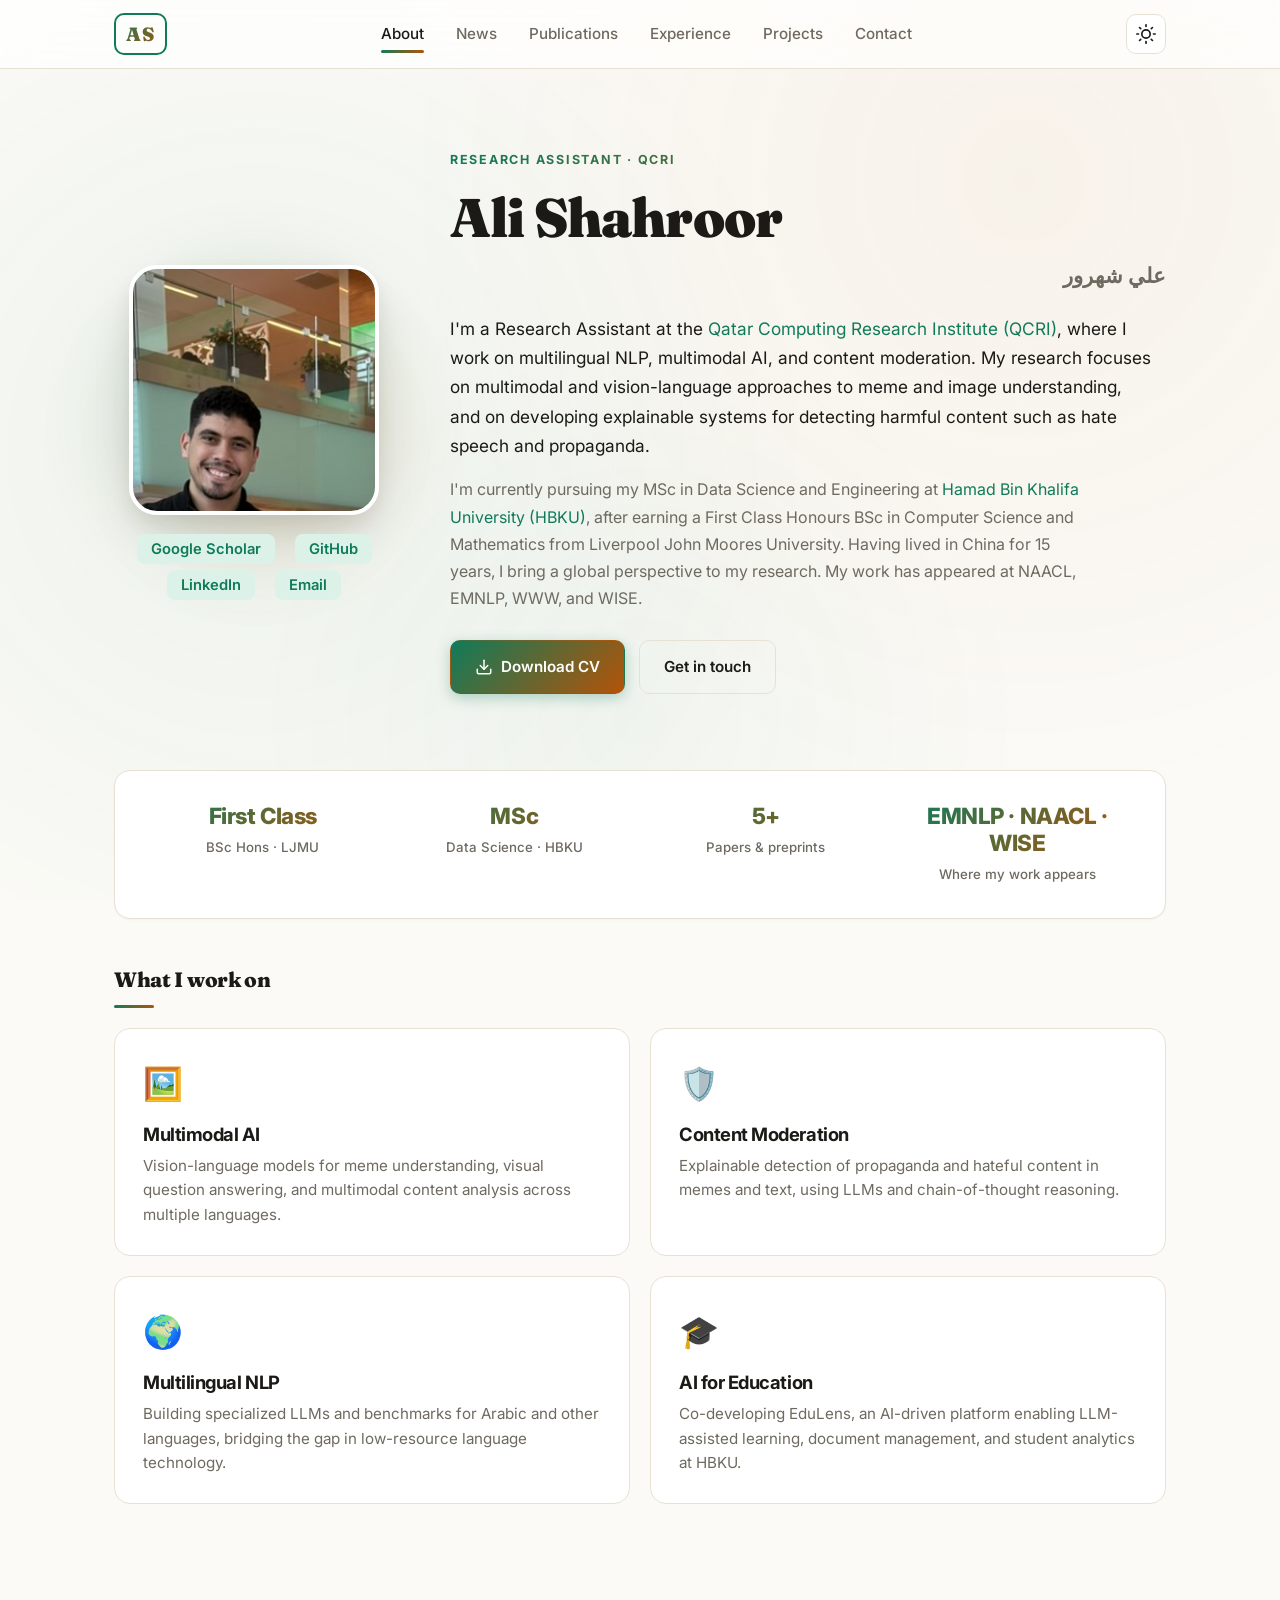
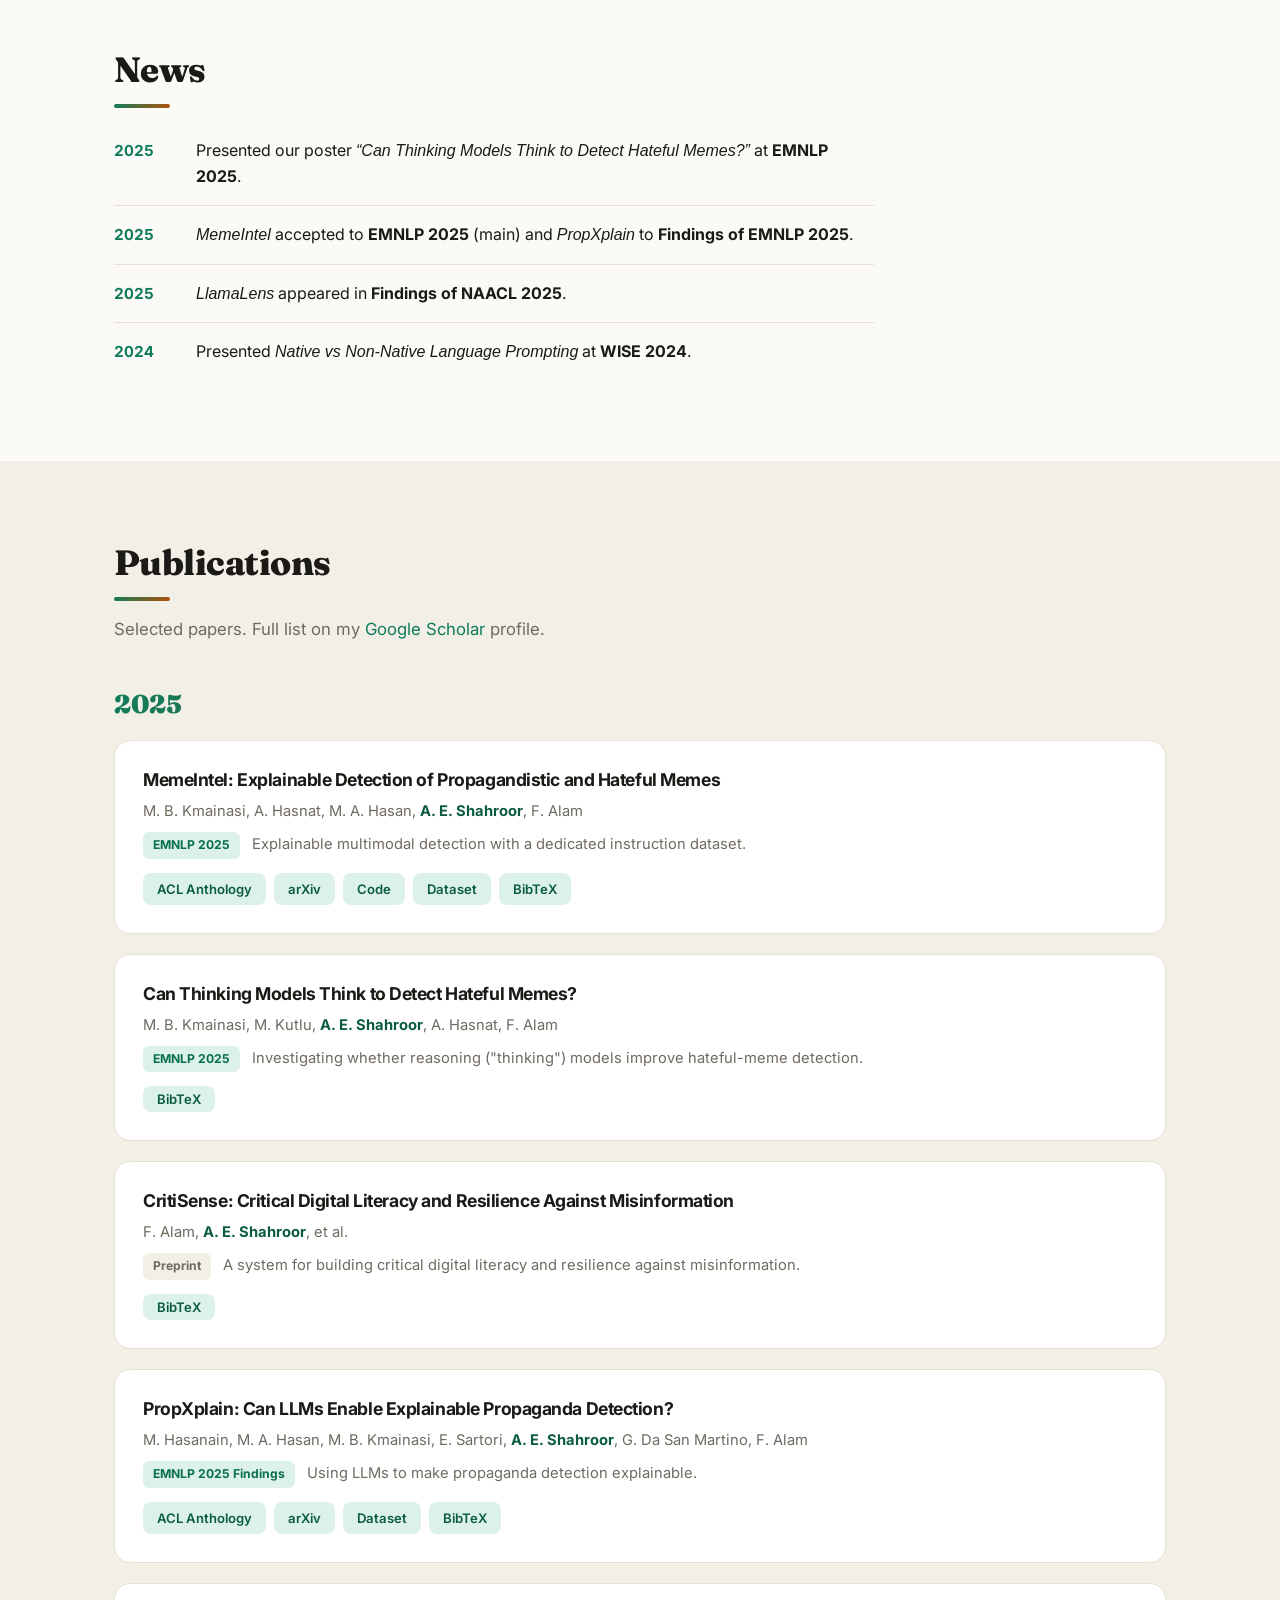
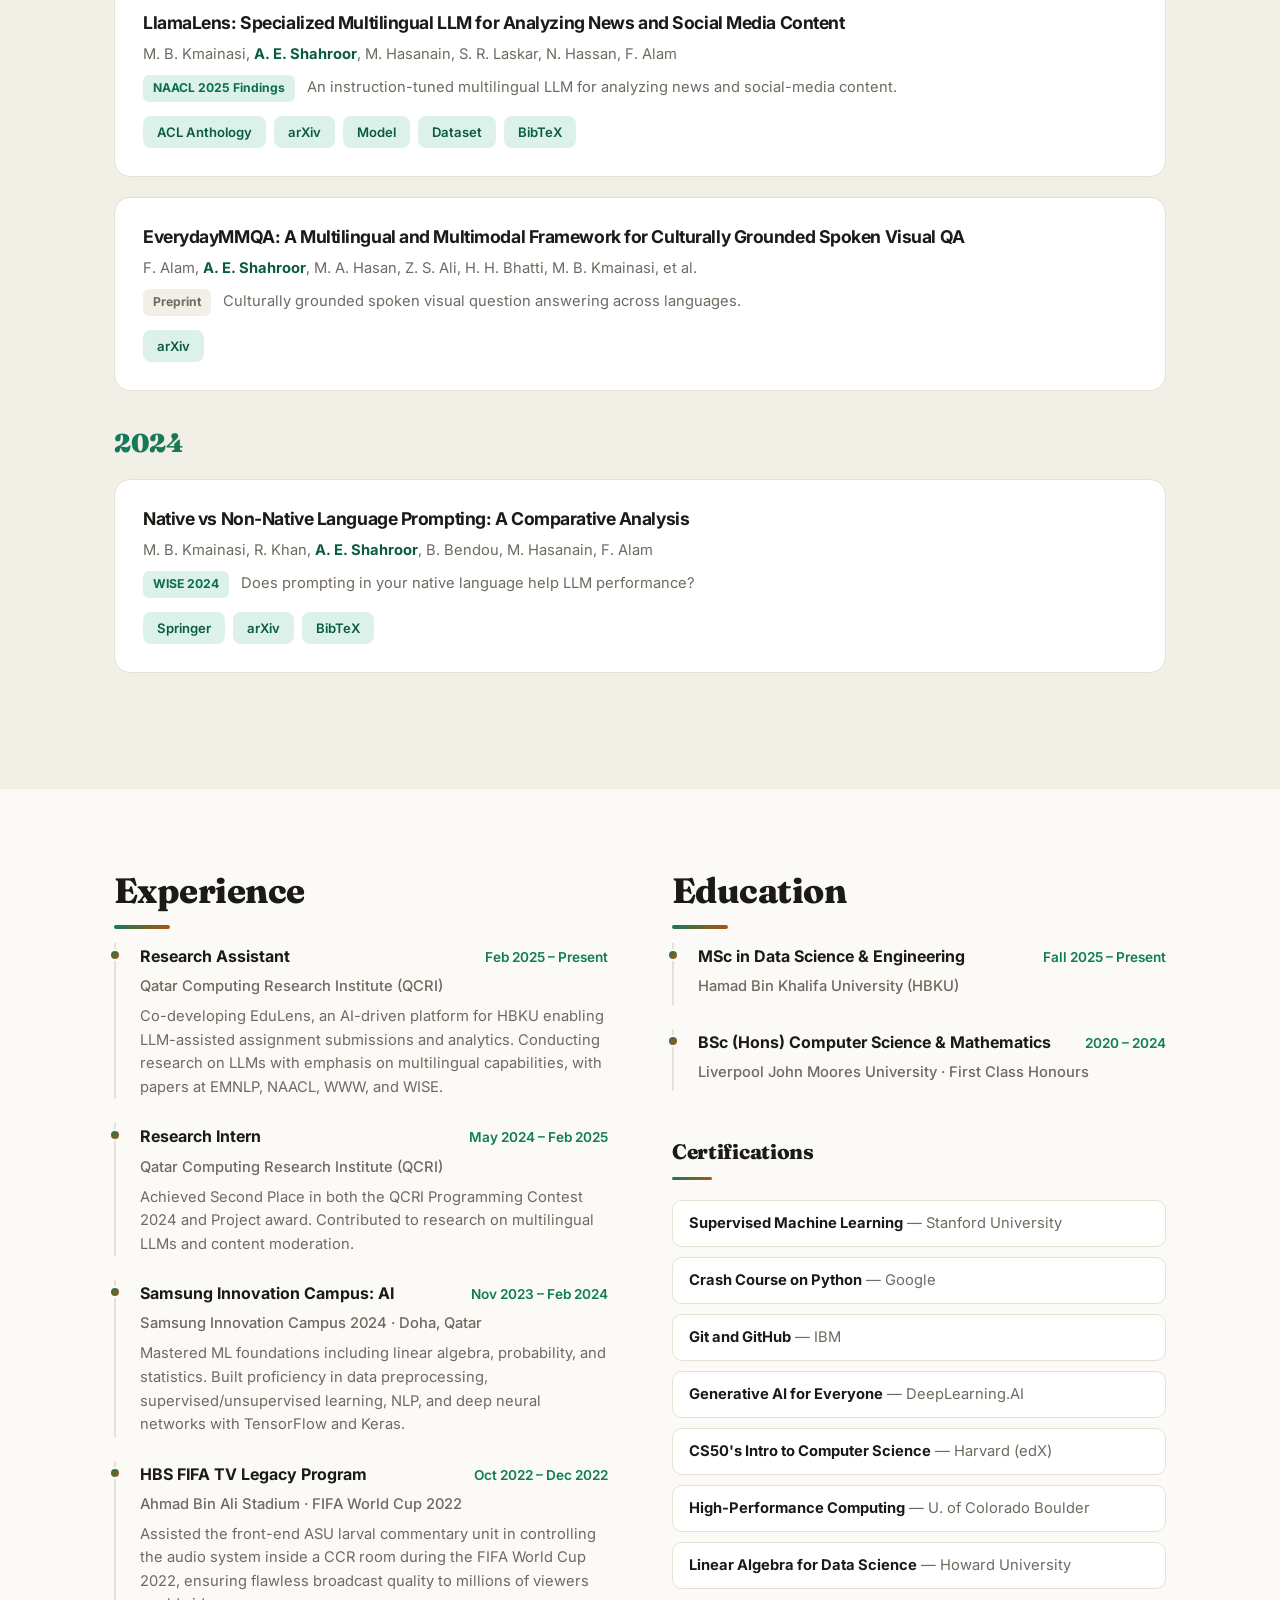
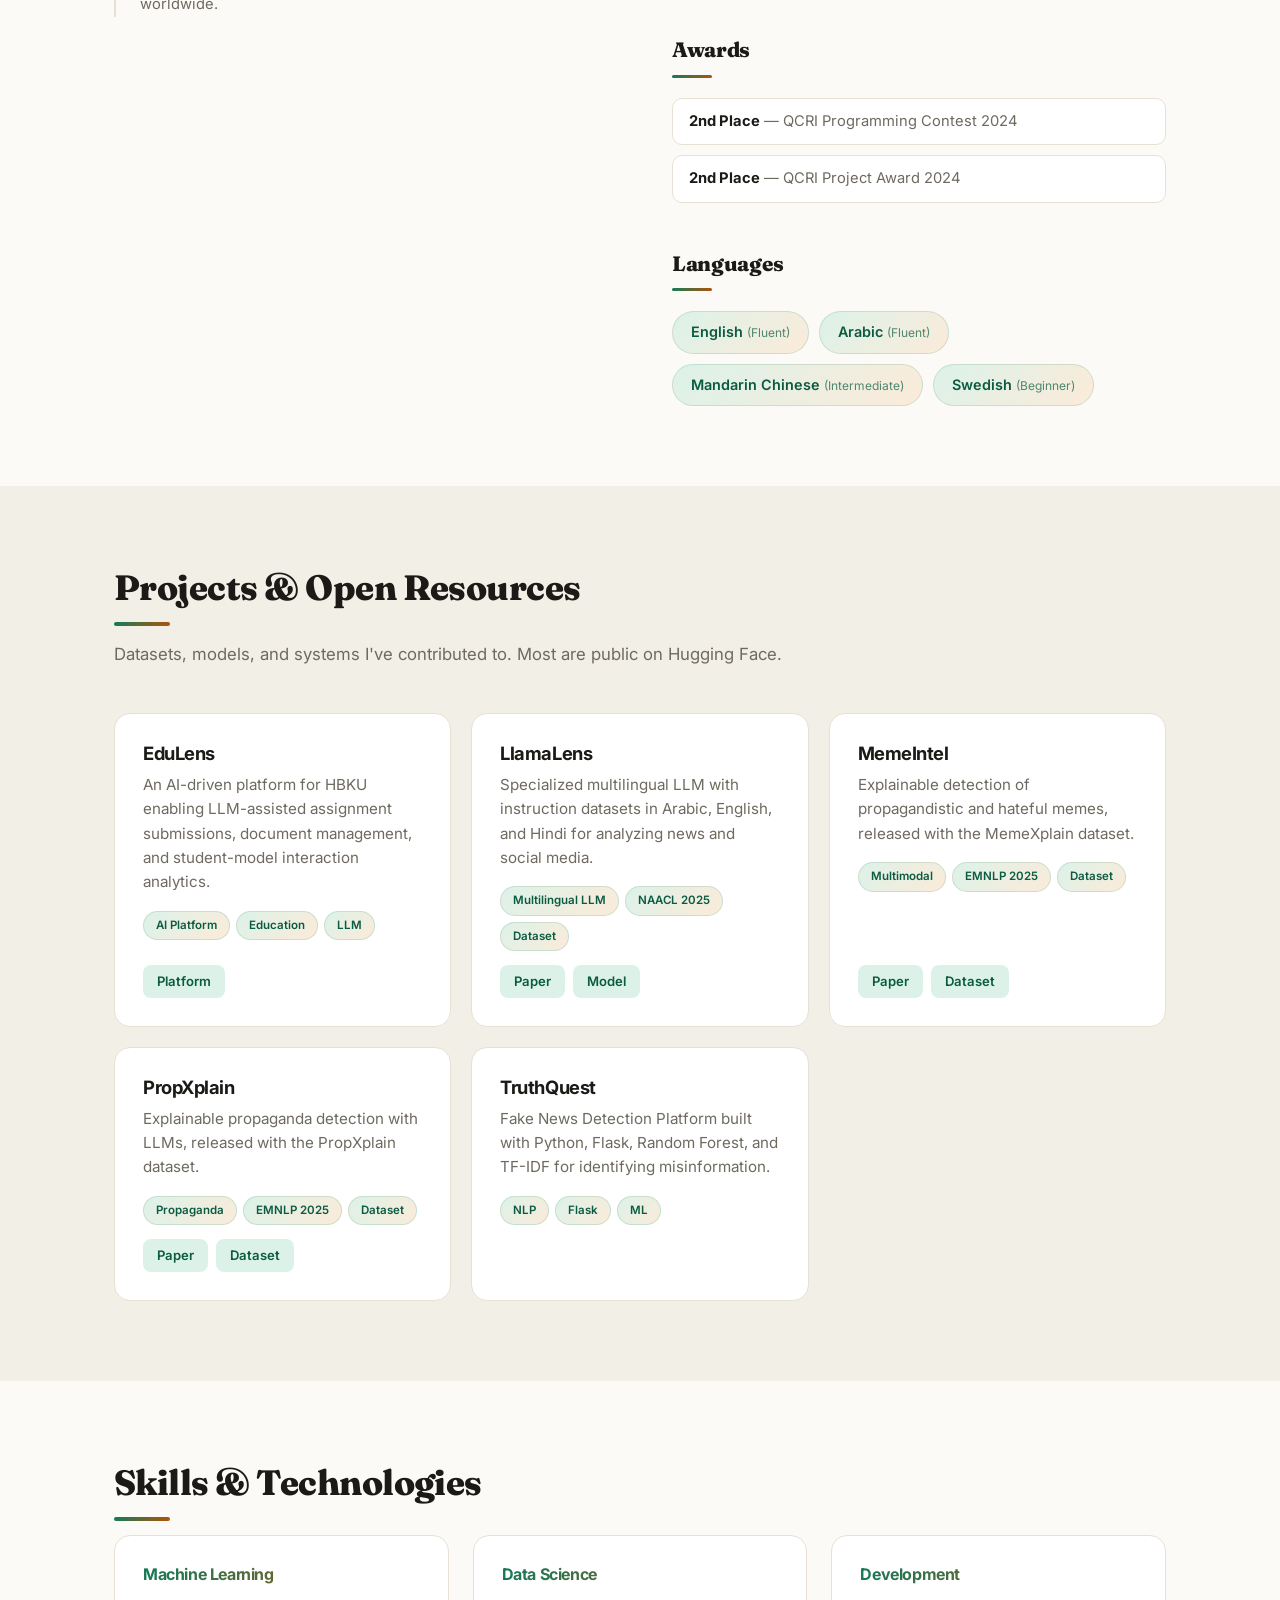
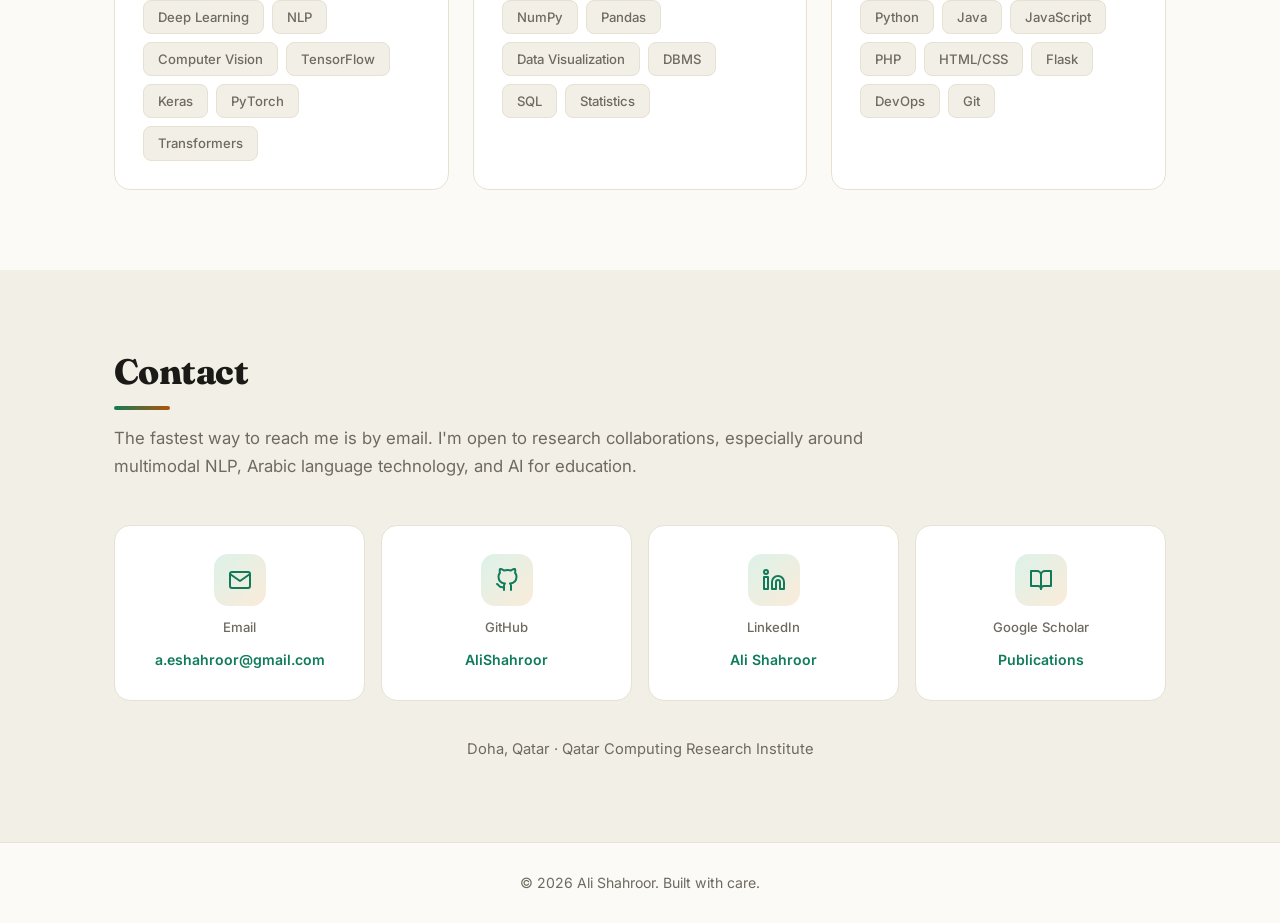
==== commit 3d448786: "Add News/Updates section" ====
--- a/index.html
+++ b/index.html
@@ -57,6 +57,7 @@
       <a href="#top" class="nav__brand">AS</a>
       <nav class="nav__links" id="navLinks">
         <a href="#about">About</a>
+        <a href="#news">News</a>
         <a href="#publications">Publications</a>
         <a href="#experience">Experience</a>
         <a href="#projects">Projects</a>
@@ -149,6 +150,31 @@
             <p>Co-developing EduLens, an AI-driven platform enabling LLM-assisted learning, document management, and student analytics at HBKU.</p>
           </article>
         </div>
+      </div>
+    </section>
+
+    <!-- News / Updates  (edit dates & add items freely) -->
+    <section class="section" id="news">
+      <div class="container">
+        <h2 class="section__title">News</h2>
+        <ol class="news">
+          <li class="news__item" data-anim>
+            <span class="news__date">2025</span>
+            <span class="news__text">Presented our poster <em>&ldquo;Can Thinking Models Think to Detect Hateful Memes?&rdquo;</em> at <b>EMNLP 2025</b>.</span>
+          </li>
+          <li class="news__item" data-anim>
+            <span class="news__date">2025</span>
+            <span class="news__text"><em>MemeIntel</em> accepted to <b>EMNLP 2025</b> (main) and <em>PropXplain</em> to <b>Findings of EMNLP 2025</b>.</span>
+          </li>
+          <li class="news__item" data-anim>
+            <span class="news__date">2025</span>
+            <span class="news__text"><em>LlamaLens</em> appeared in <b>Findings of NAACL 2025</b>.</span>
+          </li>
+          <li class="news__item" data-anim>
+            <span class="news__date">2024</span>
+            <span class="news__text">Presented <em>Native vs Non-Native Language Prompting</em> at <b>WISE 2024</b>.</span>
+          </li>
+        </ol>
       </div>
     </section>
 
--- a/assets/css/style.css
+++ b/assets/css/style.css
@@ -454,3 +454,18 @@
   .pub { padding: 20px; }
   .hero__actions { flex-direction: column; align-items: center; }
 }
+
+/* ---- News / Updates ---- */
+.news { list-style: none; max-width: 760px; }
+.news__item {
+  display: flex; gap: 18px; padding: 16px 0;
+  border-bottom: 1px solid var(--border);
+  align-items: baseline;
+}
+.news__item:last-child { border-bottom: none; }
+.news__date {
+  flex: 0 0 64px; font-weight: 700; color: var(--accent);
+  font-variant-numeric: tabular-nums; font-size: 0.95rem;
+}
+.news__text { color: var(--text); line-height: 1.55; }
+.news__text em { color: var(--text); font-style: italic; }
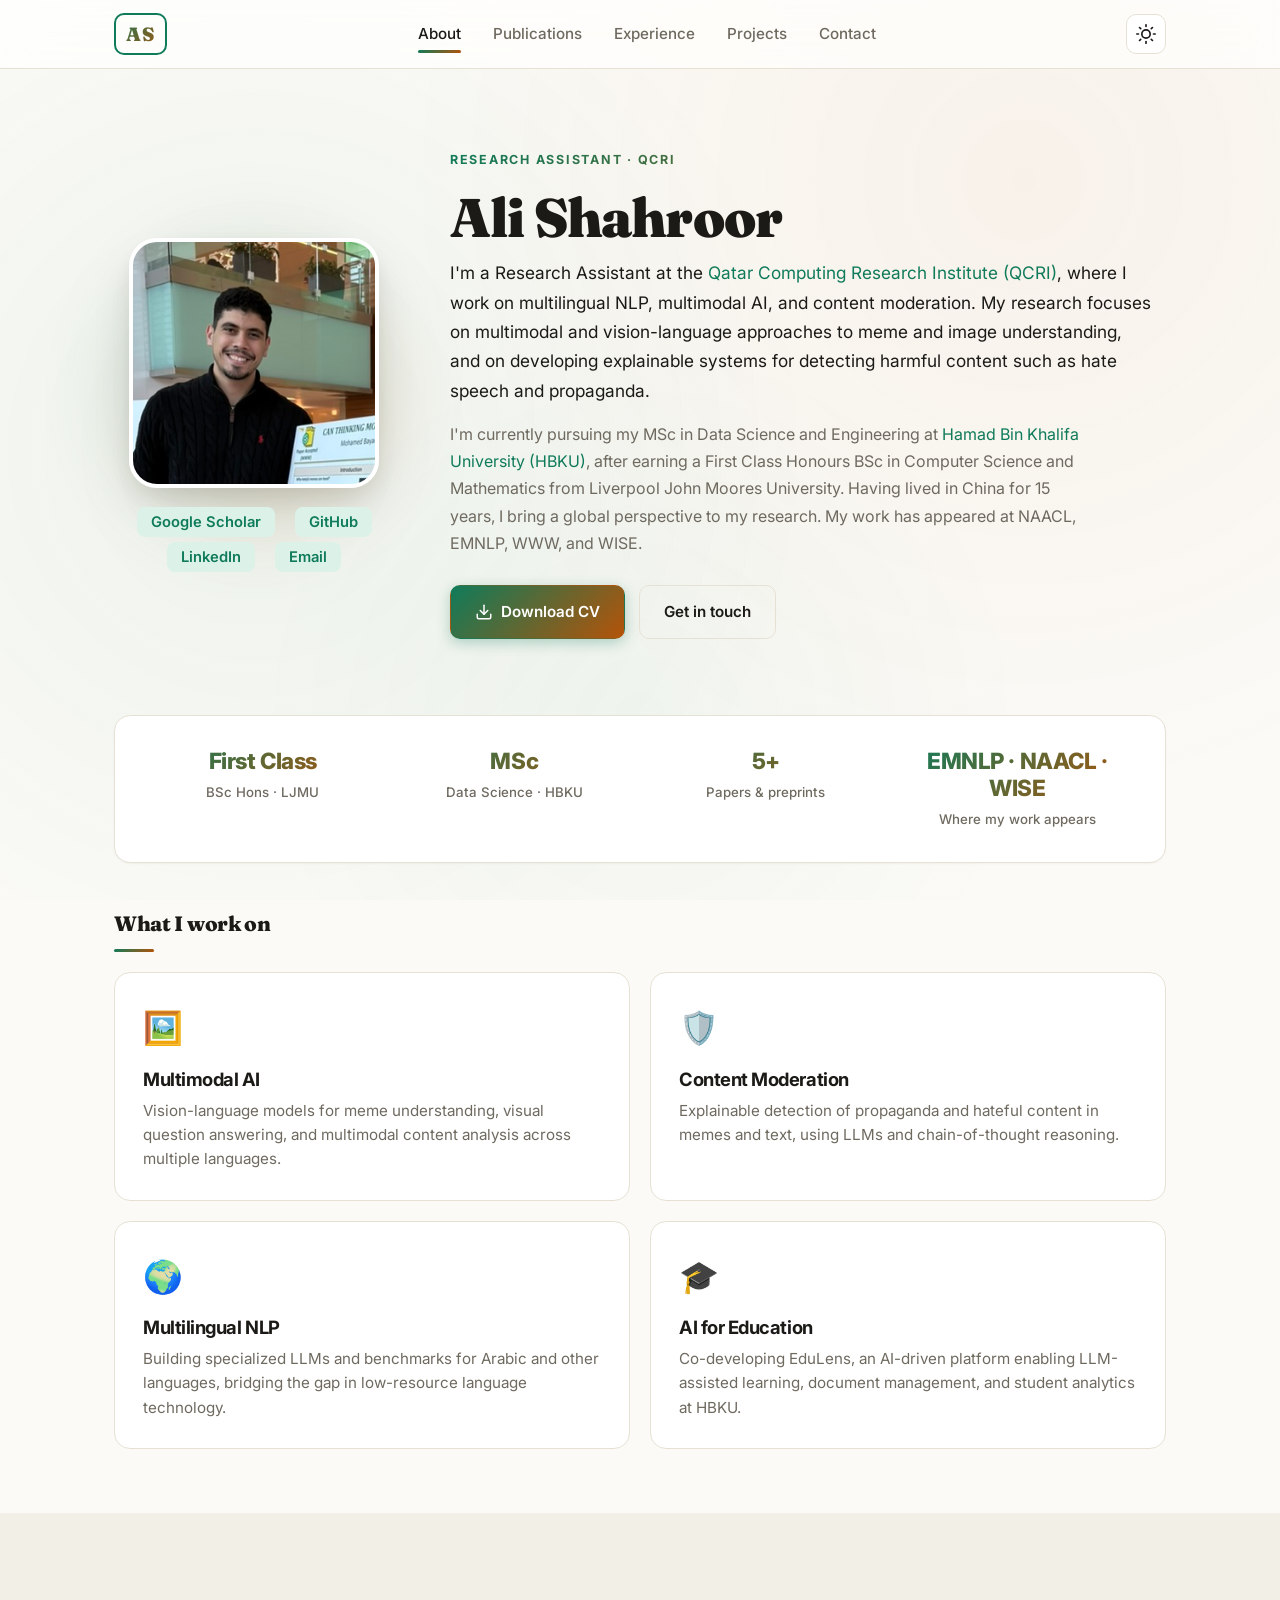
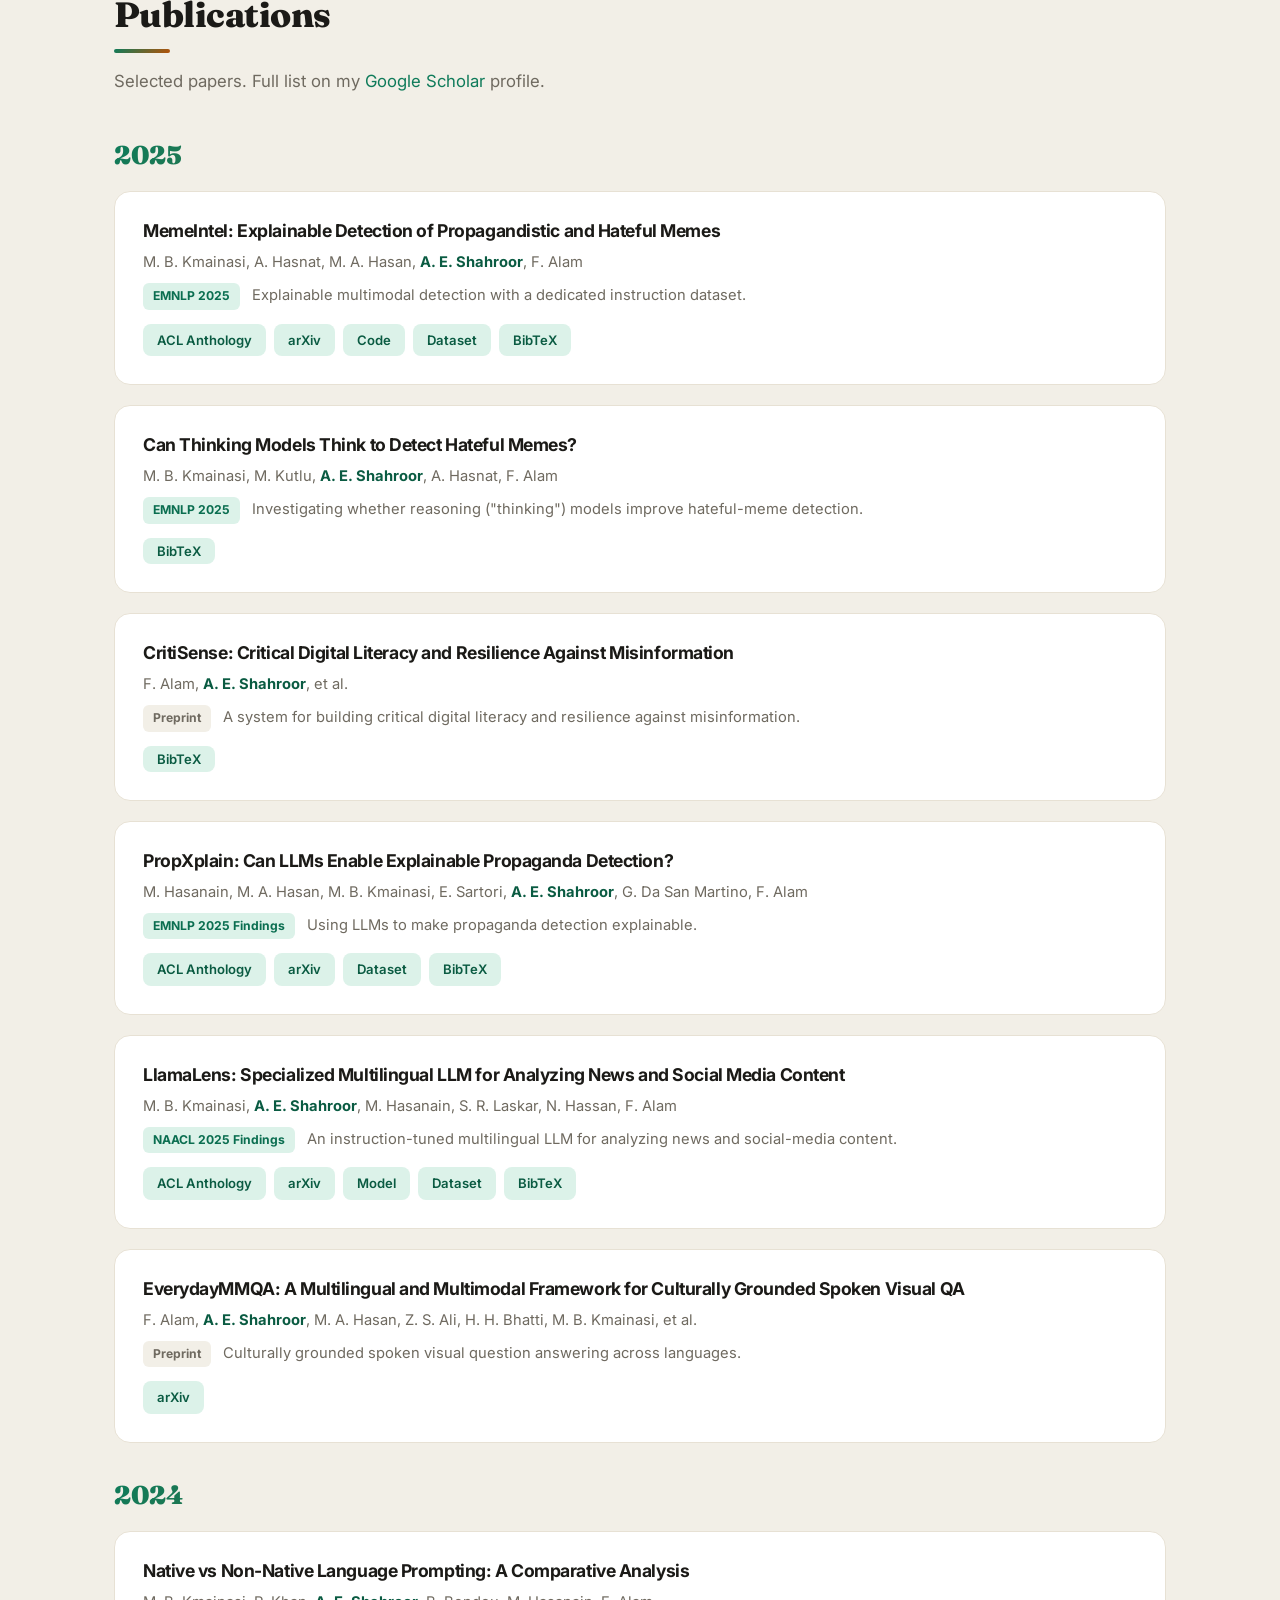
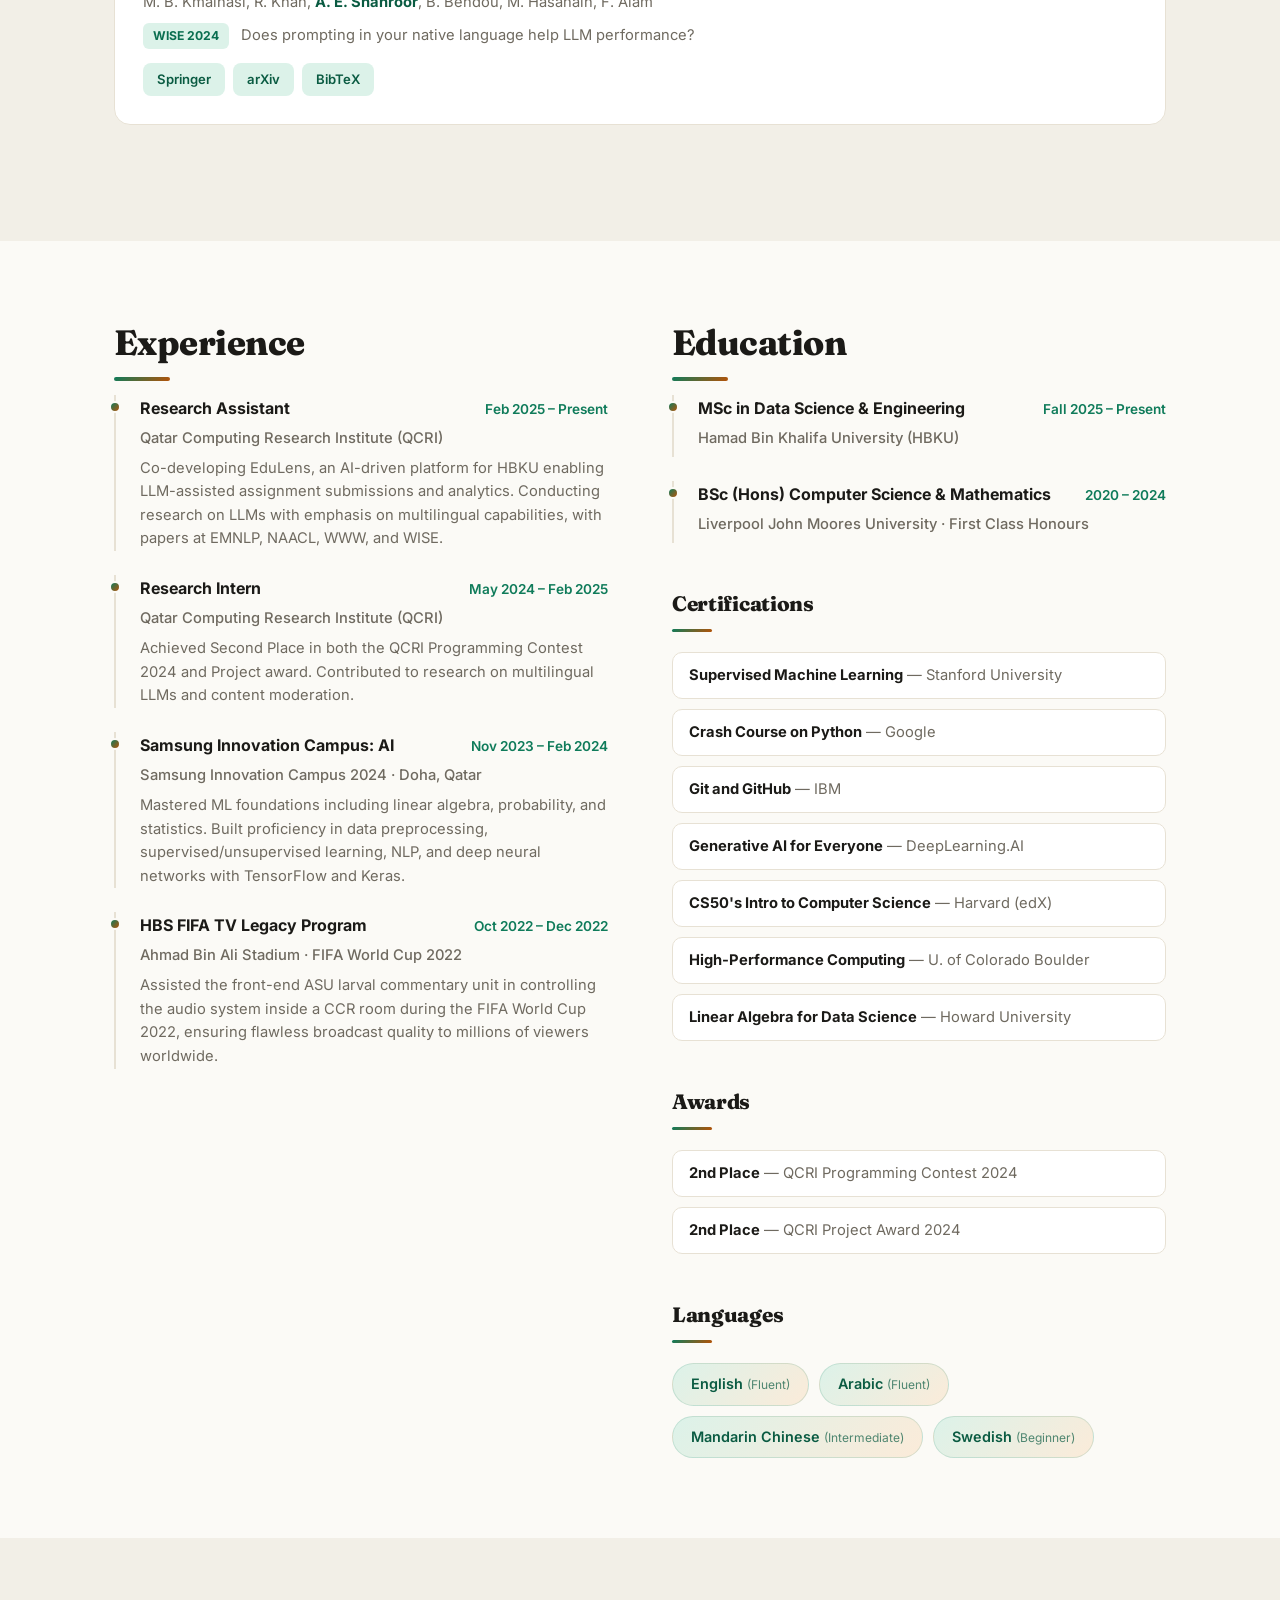
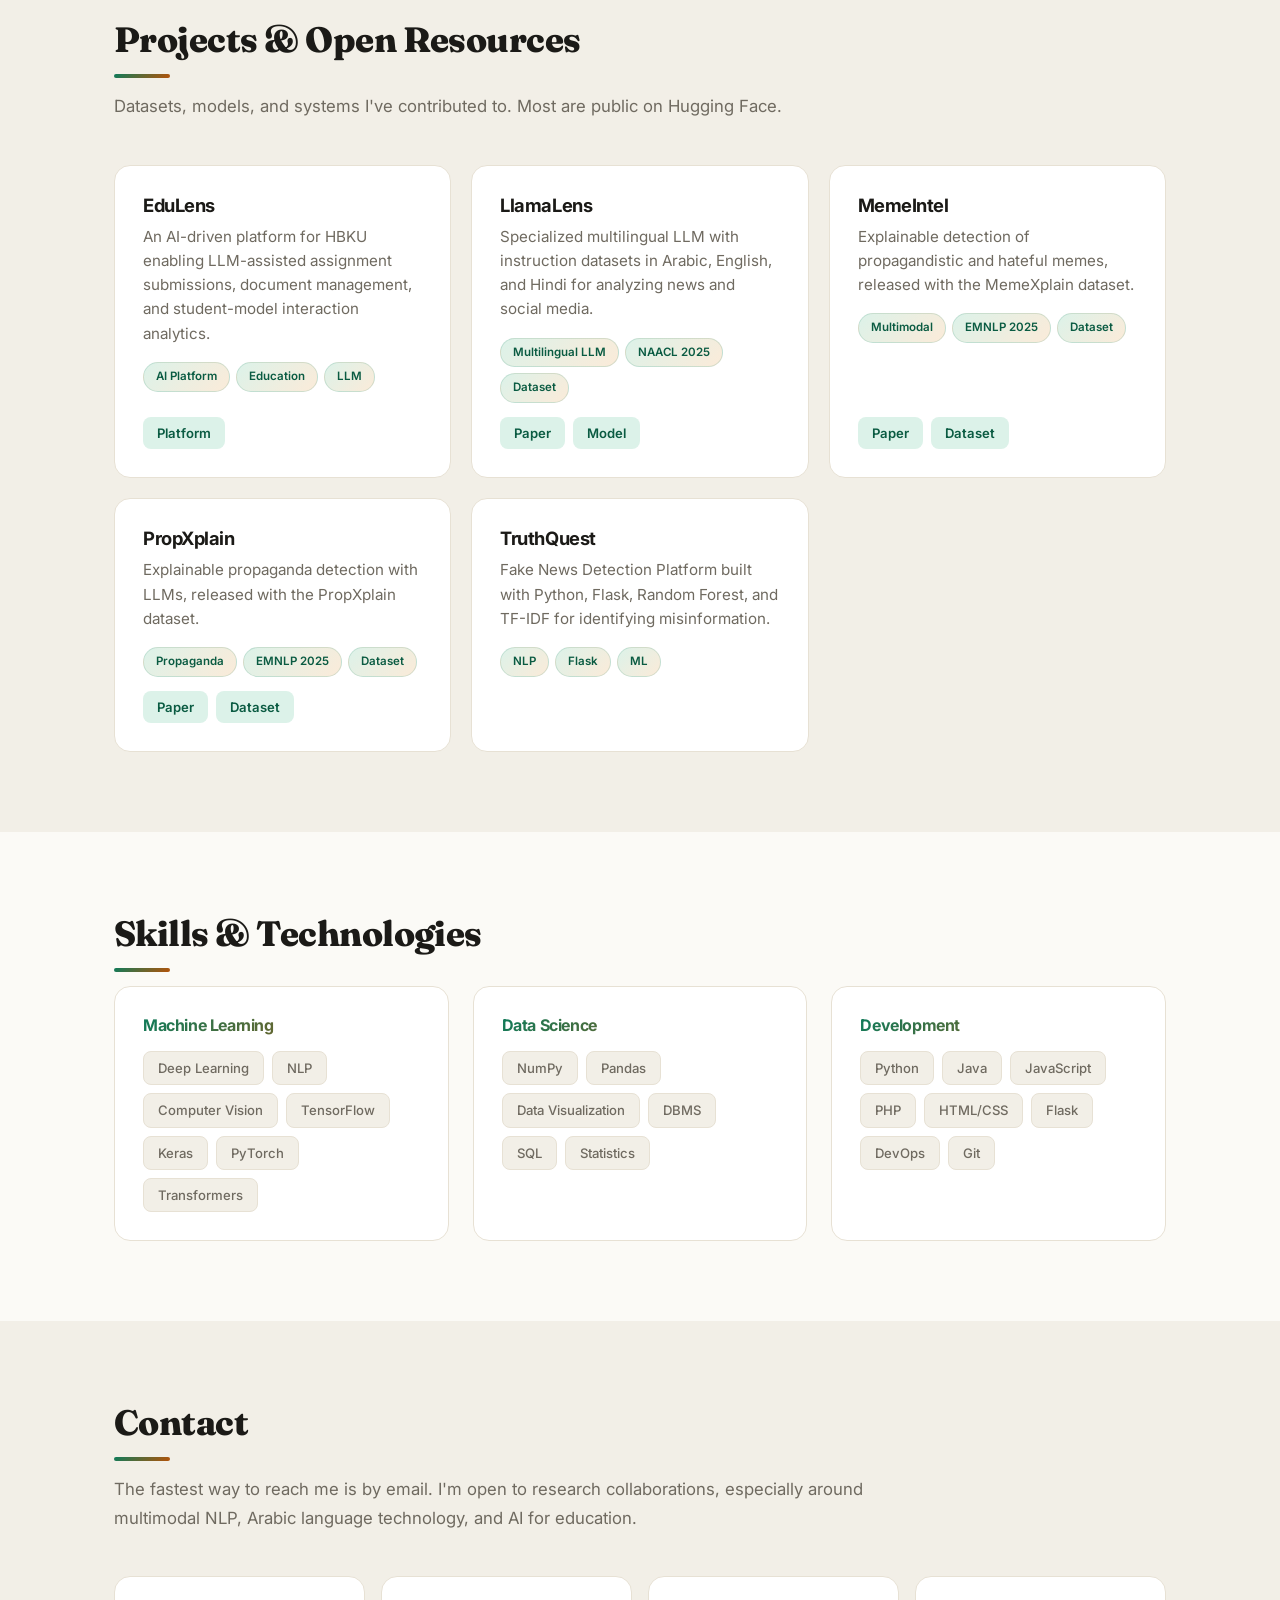
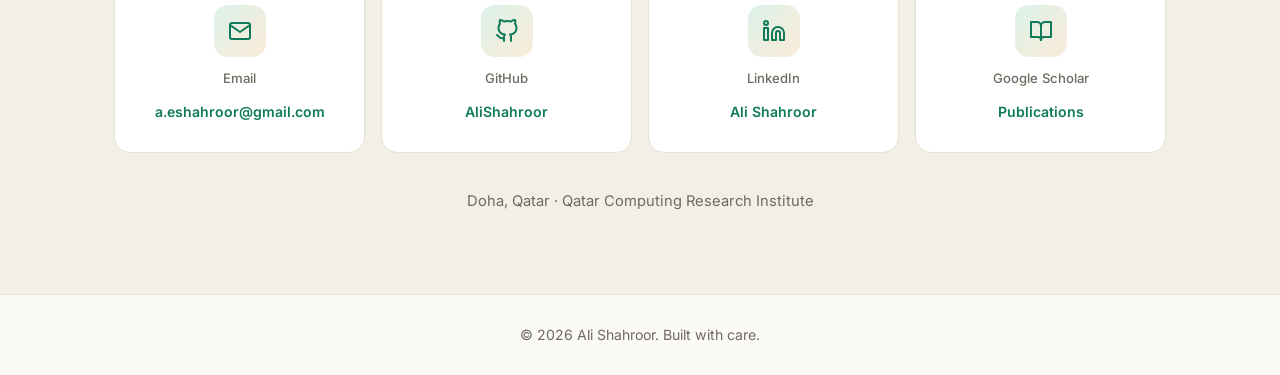
==== commit 2ae72a43: "Remove Arabic name display + News section; improve photo crop, a11y, SEO, BibTeX copy - Remove visib" ====
--- a/index.html
+++ b/index.html
@@ -6,14 +6,16 @@
   <title>Ali Shahroor - NLP &amp; AI Researcher</title>
   <meta name="description" content="Ali Shahroor, Research Assistant at the Qatar Computing Research Institute (QCRI). Working on multilingual NLP, multimodal AI, and content moderation. Published at EMNLP, NAACL, and WISE." />
   <meta name="author" content="Ali Shahroor" />
-  <meta name="keywords" content="Ali Shahroor, علي شهرور, Ali Ezzat Shahroor, QCRI researcher, NLP, Multimodal AI, HBKU, Data Science, Deep Learning, LlamaLens, MemeIntel, PropXplain, meme detection, Arabic NLP" />
+  <meta name="keywords" content="Ali Shahroor, Ali Ezzat Shahroor, QCRI researcher, NLP, Multimodal AI, HBKU, Data Science, Deep Learning, LlamaLens, MemeIntel, PropXplain, meme detection, Arabic NLP" />
   <link rel="canonical" href="https://alishahroor.github.io/" />
 
   <meta property="og:title" content="Ali Shahroor - NLP &amp; AI Researcher" />
   <meta property="og:description" content="Research Assistant at QCRI. Working on multilingual NLP, multimodal AI, content moderation, and AI for education." />
   <meta property="og:type" content="profile" />
   <meta property="og:url" content="https://alishahroor.github.io/" />
-  <meta name="twitter:card" content="summary" />
+  <meta property="og:image" content="https://alishahroor.github.io/Profile.jpeg" />
+  <meta name="twitter:card" content="summary_large_image" />
+  <meta name="twitter:image" content="https://alishahroor.github.io/Profile.jpeg" />
 
   <script type="application/ld+json">
   {
@@ -22,7 +24,7 @@
     "name": "Ali Shahroor",
     "givenName": "Ali",
     "familyName": "Shahroor",
-    "alternateName": ["Ali Ezzat Shahroor", "علي شهرور", "A. E. Shahroor"],
+    "alternateName": ["Ali Ezzat Shahroor", "A. E. Shahroor"],
     "jobTitle": "Research Assistant in NLP and AI",
     "worksFor": { "@type": "Organization", "name": "Qatar Computing Research Institute (QCRI)" },
     "alumniOf": [
@@ -57,7 +59,6 @@
       <a href="#top" class="nav__brand">AS</a>
       <nav class="nav__links" id="navLinks">
         <a href="#about">About</a>
-        <a href="#news">News</a>
         <a href="#publications">Publications</a>
         <a href="#experience">Experience</a>
         <a href="#projects">Projects</a>
@@ -91,7 +92,6 @@
         <div class="hero__text">
           <p class="eyebrow">Research Assistant &middot; QCRI</p>
           <h1>Ali Shahroor</h1>
-          <p class="hero__name-alt" lang="ar" dir="rtl">علي شهرور</p>
           <p class="lead">
             I'm a Research Assistant at the
             <a href="https://www.hbku.edu.qa/en/qcri" target="_blank" rel="noopener">Qatar Computing Research Institute (QCRI)</a>,
@@ -153,38 +153,13 @@
       </div>
     </section>
 
-    <!-- News / Updates  (edit dates & add items freely) -->
-    <section class="section" id="news">
-      <div class="container">
-        <h2 class="section__title">News</h2>
-        <ol class="news">
-          <li class="news__item" data-anim>
-            <span class="news__date">2025</span>
-            <span class="news__text">Presented our poster <em>&ldquo;Can Thinking Models Think to Detect Hateful Memes?&rdquo;</em> at <b>EMNLP 2025</b>.</span>
-          </li>
-          <li class="news__item" data-anim>
-            <span class="news__date">2025</span>
-            <span class="news__text"><em>MemeIntel</em> accepted to <b>EMNLP 2025</b> (main) and <em>PropXplain</em> to <b>Findings of EMNLP 2025</b>.</span>
-          </li>
-          <li class="news__item" data-anim>
-            <span class="news__date">2025</span>
-            <span class="news__text"><em>LlamaLens</em> appeared in <b>Findings of NAACL 2025</b>.</span>
-          </li>
-          <li class="news__item" data-anim>
-            <span class="news__date">2024</span>
-            <span class="news__text">Presented <em>Native vs Non-Native Language Prompting</em> at <b>WISE 2024</b>.</span>
-          </li>
-        </ol>
-      </div>
-    </section>
-
     <!-- Publications -->
     <section class="section section--alt" id="publications">
       <div class="container">
         <h2 class="section__title">Publications</h2>
         <p class="section__intro">
           Selected papers. Full list on my
-          <a href="https://scholar.google.com/" target="_blank" rel="noopener">Google Scholar</a> profile.
+          <a href="https://scholar.google.com/citations?user=9D7bdQ4AAAAJ&hl=en" target="_blank" rel="noopener">Google Scholar</a> profile.
         </p>
 
         <!-- 2025 -->
@@ -584,6 +559,23 @@
     });
   });
 
+  /* ---- Click any BibTeX block to copy it ---- */
+  document.querySelectorAll('.bibtex').forEach(pre => {
+    pre.title = 'Click to copy';
+    pre.style.cursor = 'copy';
+    pre.addEventListener('click', async () => {
+      try {
+        await navigator.clipboard.writeText(pre.textContent.trim());
+        const btn = pre.closest('.pub').querySelector('.cite-btn');
+        if (btn) {
+          const prev = btn.textContent;
+          btn.textContent = 'Copied ✓';
+          setTimeout(() => { btn.textContent = prev; }, 1500);
+        }
+      } catch (e) { /* clipboard unavailable — ignore */ }
+    });
+  });
+
   /* ---- Scroll Animations ---- */
   const animEls = document.querySelectorAll('[data-anim]');
   const obs = new IntersectionObserver((entries) => {
@@ -591,17 +583,22 @@
   }, { threshold: 0.1, rootMargin: '0px 0px -40px 0px' });
   animEls.forEach(el => obs.observe(el));
 
-  /* ---- Active Nav Highlight ---- */
+  /* ---- Active Nav Highlight (rAF-throttled) ---- */
   const sections = document.querySelectorAll('section[id]');
   const navLinks = document.querySelectorAll('.nav__links a');
-  window.addEventListener('scroll', () => {
+  let ticking = false;
+  function updateActiveNav() {
     let current = '';
     sections.forEach(s => { if (scrollY >= s.offsetTop - 120) current = s.id; });
     navLinks.forEach(a => {
-      a.classList.remove('active');
-      if (a.getAttribute('href') === '#' + current) a.classList.add('active');
+      a.classList.toggle('active', a.getAttribute('href') === '#' + current);
     });
-  });
+    ticking = false;
+  }
+  window.addEventListener('scroll', () => {
+    if (!ticking) { requestAnimationFrame(updateActiveNav); ticking = true; }
+  }, { passive: true });
+  updateActiveNav();
   </script>
 </body>
 </html>
--- a/assets/css/style.css
+++ b/assets/css/style.css
@@ -176,8 +176,8 @@
 .hero__photo .photo-frame {
   width: 250px; height: 250px; border-radius: 28px;
   background-image: url('../img/profile.jpeg');
-  background-size: 330%;
-  background-position: 31% 13%;
+  background-size: 270%;
+  background-position: 26% 22%;
   background-repeat: no-repeat;
   box-shadow: var(--shadow-lg); border: 4px solid var(--surface);
   position: relative; z-index: 1;
@@ -194,7 +194,6 @@
   font-size: clamp(2.2rem, 5vw, 3.4rem); margin-bottom: 6px;
   font-weight: 900;
 }
-.hero__name-alt { font-size: 1.3rem; font-weight: 600; color: var(--text-muted); margin-bottom: 20px; }
 .lead { font-size: 1.08rem; color: var(--text); max-width: 64ch; margin-bottom: 16px; }
 .lead--muted { color: var(--text-muted); font-size: 1rem; }
 .hero__actions { display: flex; gap: 14px; flex-wrap: wrap; margin: 28px 0 20px; }
@@ -416,6 +415,27 @@
   transition: opacity 0.6s ease, transform 0.6s ease;
 }
 [data-anim].in-view { opacity: 1; transform: translateY(0); }
+
+/* ---- Accessibility ---- */
+:focus-visible {
+  outline: 2px solid var(--accent);
+  outline-offset: 3px;
+  border-radius: 4px;
+}
+.btn:focus-visible, .nav__brand:focus-visible, .theme-toggle:focus-visible {
+  outline-offset: 4px;
+}
+
+/* Respect users who prefer reduced motion */
+@media (prefers-reduced-motion: reduce) {
+  html { scroll-behavior: auto; }
+  *, *::before, *::after {
+    animation-duration: 0.001ms !important;
+    animation-iteration-count: 1 !important;
+    transition-duration: 0.001ms !important;
+  }
+  [data-anim] { opacity: 1; transform: none; }
+}
 
 /* ---- Responsive ---- */
 @media (max-width: 900px) {
@@ -454,18 +474,3 @@
   .pub { padding: 20px; }
   .hero__actions { flex-direction: column; align-items: center; }
 }
-
-/* ---- News / Updates ---- */
-.news { list-style: none; max-width: 760px; }
-.news__item {
-  display: flex; gap: 18px; padding: 16px 0;
-  border-bottom: 1px solid var(--border);
-  align-items: baseline;
-}
-.news__item:last-child { border-bottom: none; }
-.news__date {
-  flex: 0 0 64px; font-weight: 700; color: var(--accent);
-  font-variant-numeric: tabular-nums; font-size: 0.95rem;
-}
-.news__text { color: var(--text); line-height: 1.55; }
-.news__text em { color: var(--text); font-style: italic; }
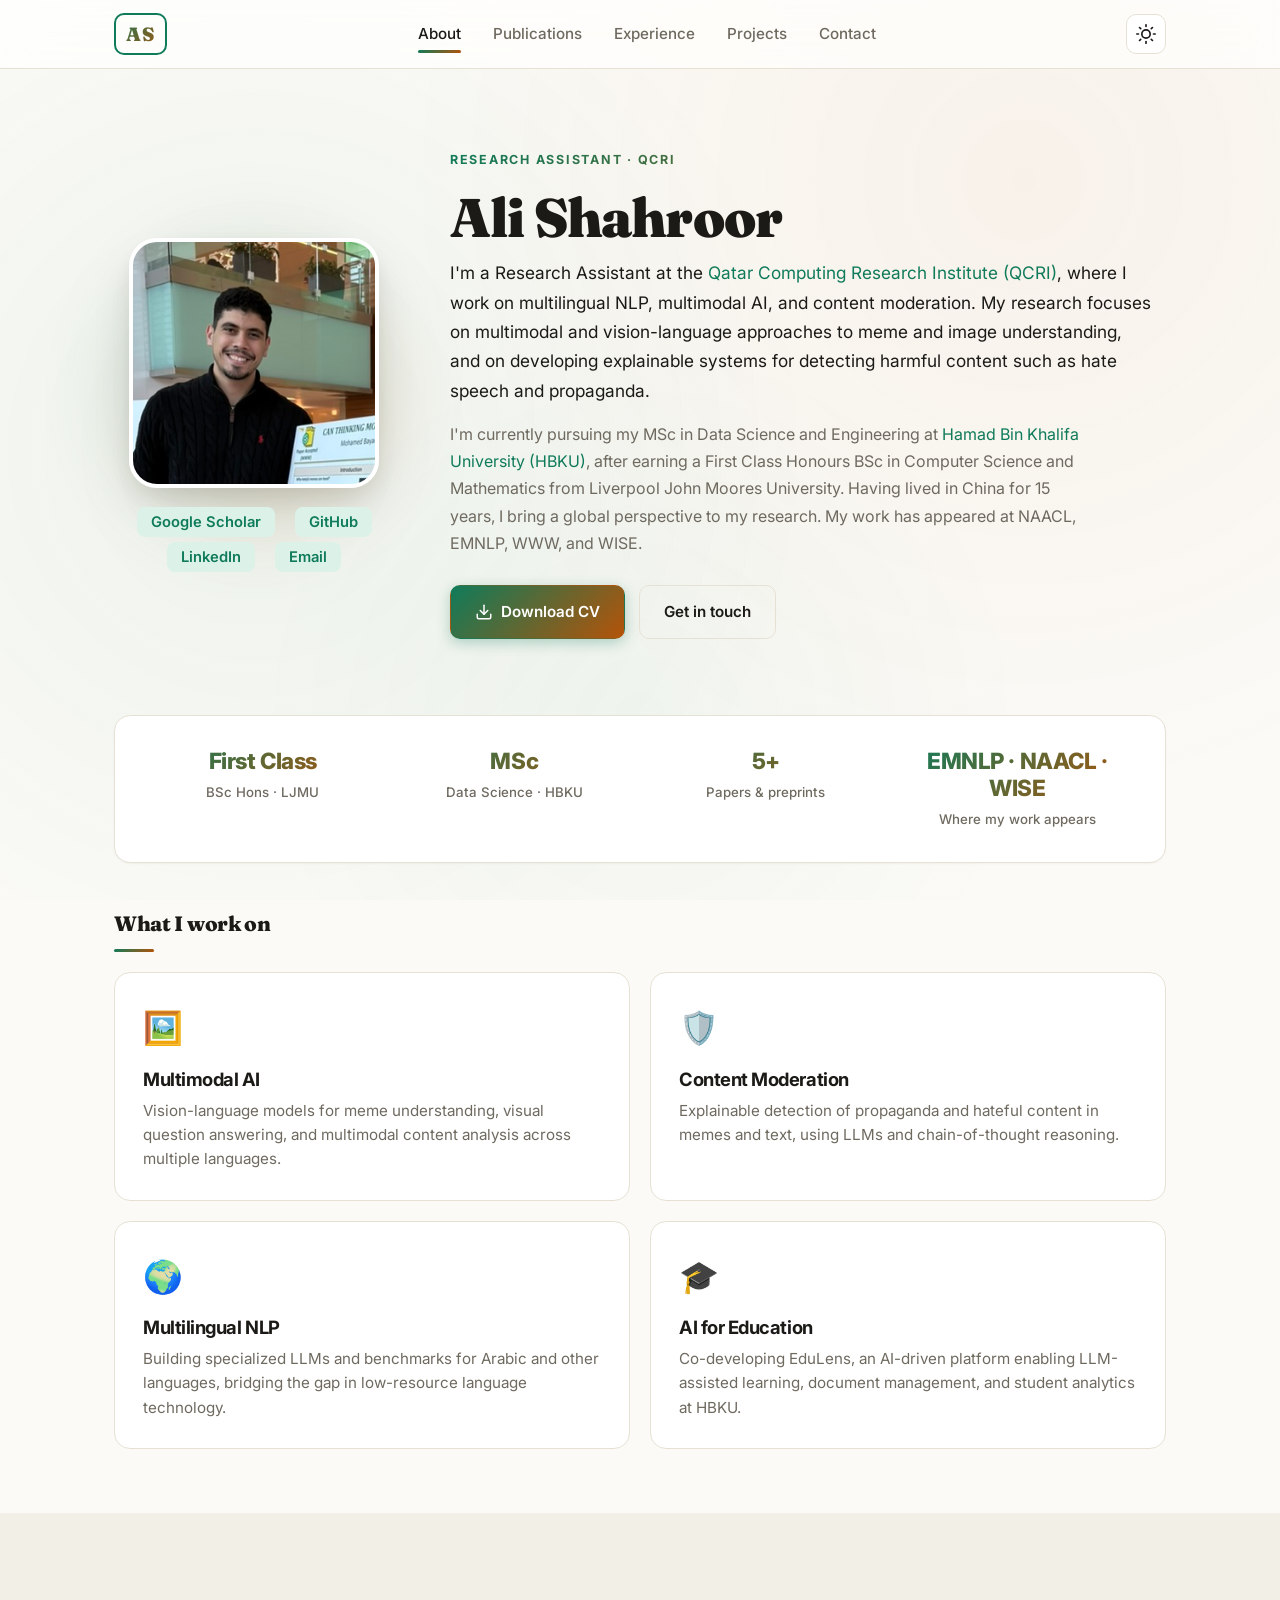
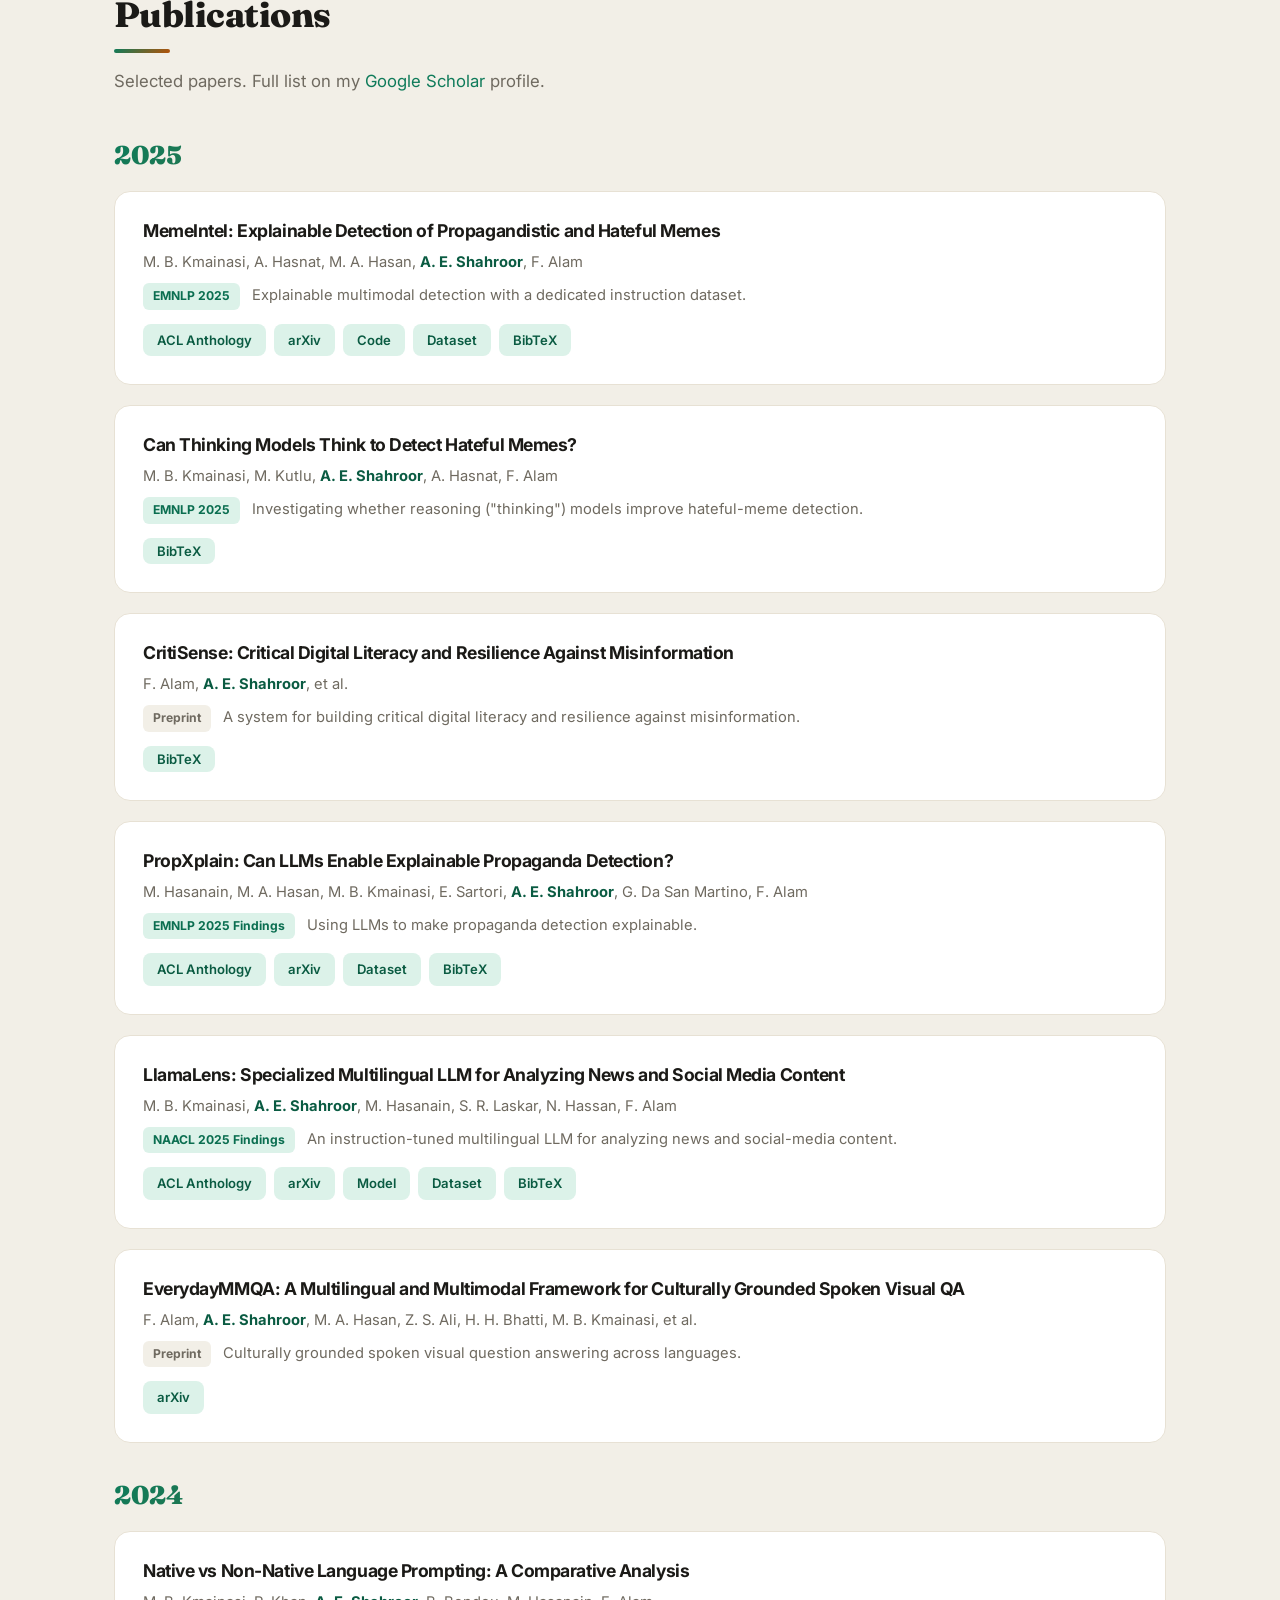
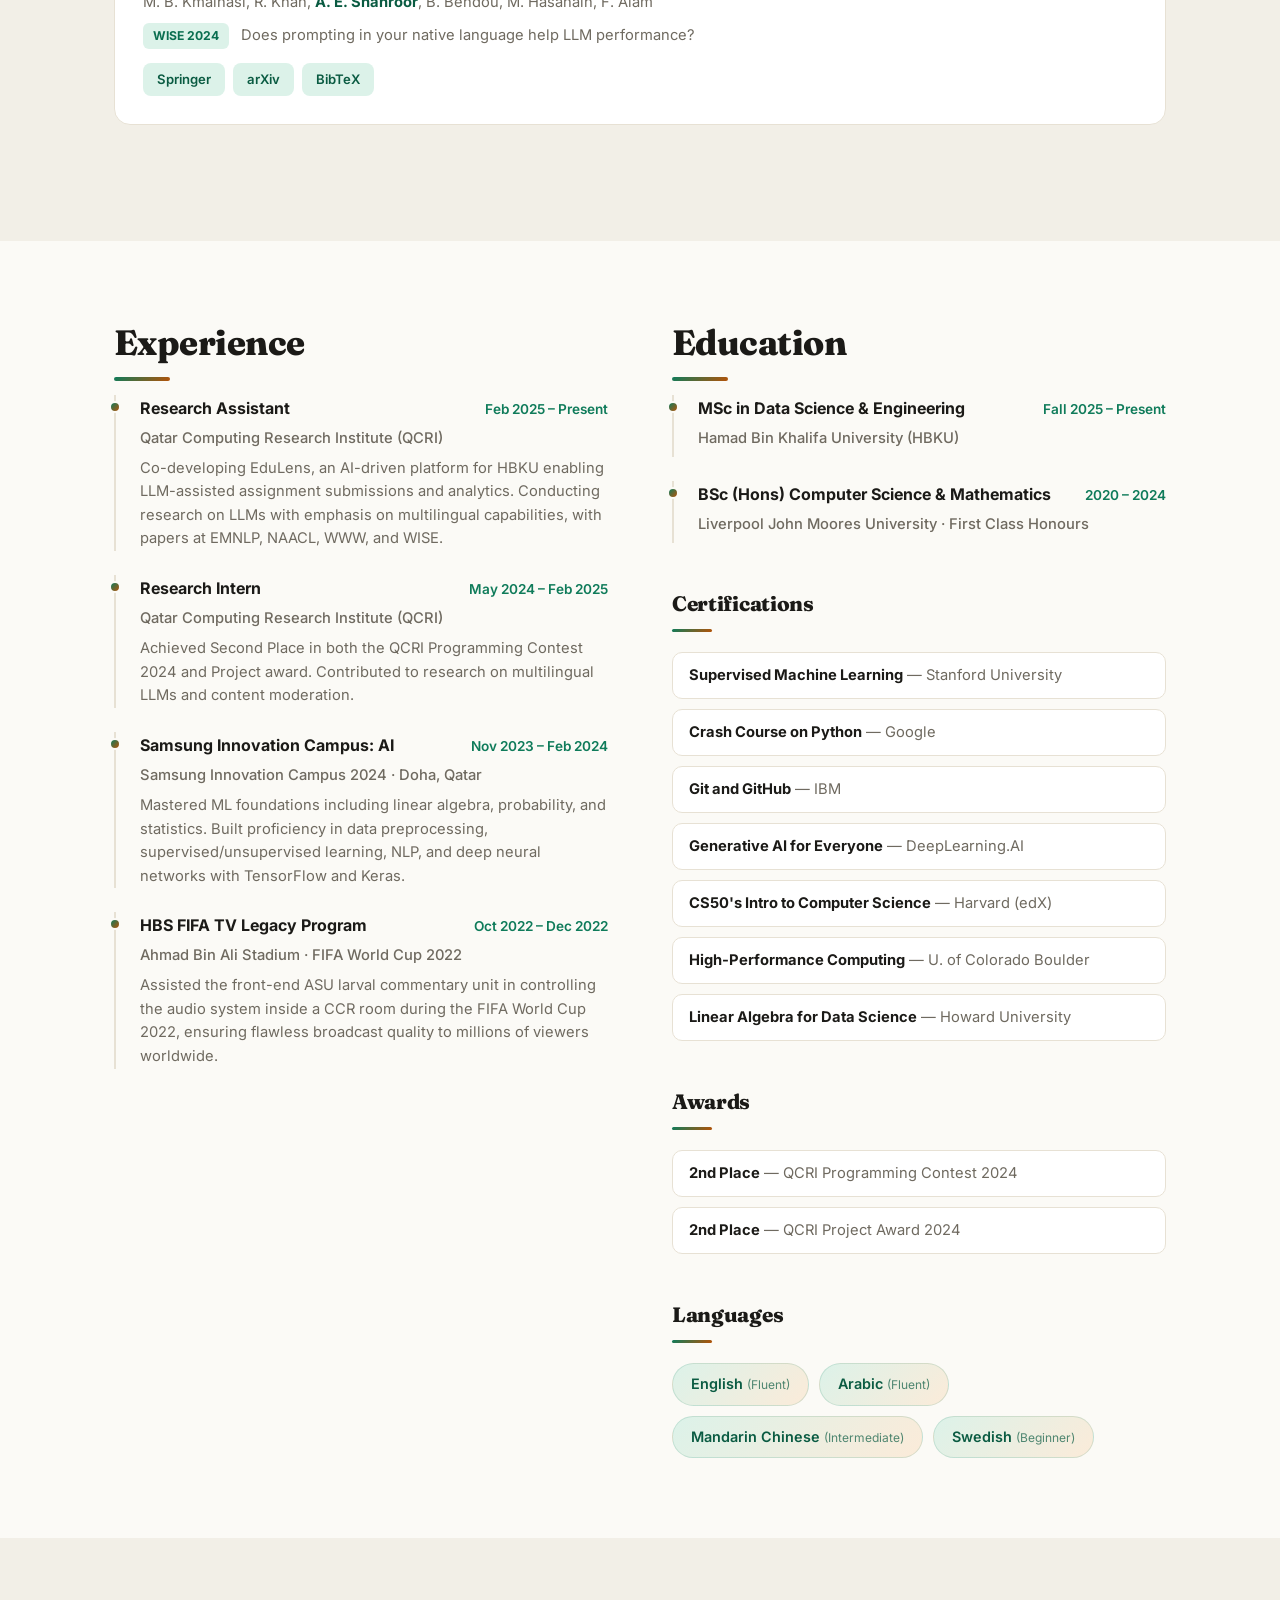
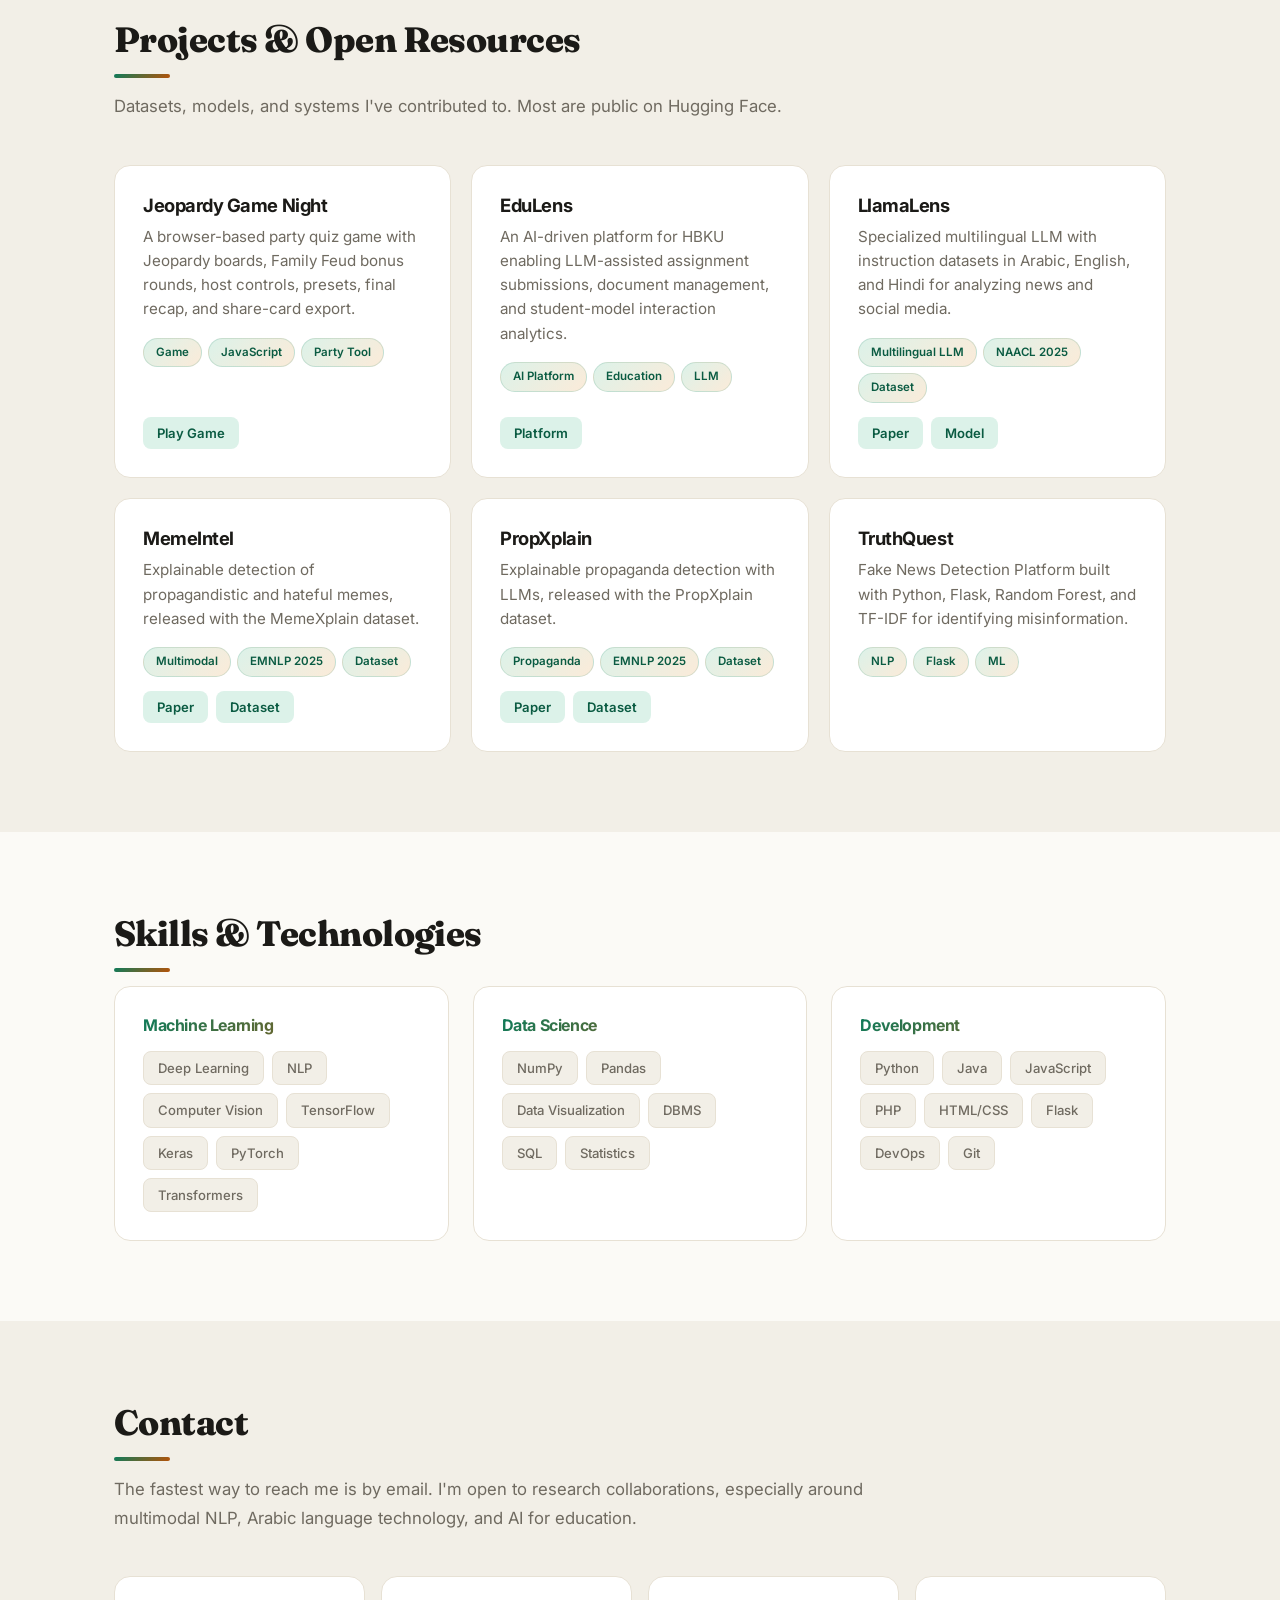
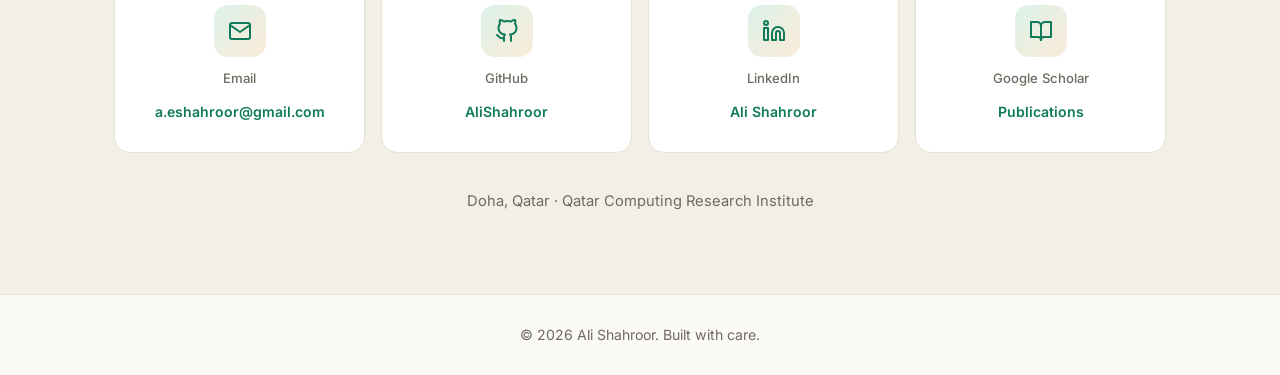
==== commit 30c406c6: "Add Jeopardy game to Pages site" ====
--- a/index.html
+++ b/index.html
@@ -373,6 +373,13 @@
           Hugging Face.
         </p>
         <div class="cards cards--projects">
+          <article class="card card--project" data-anim>
+            <h3>Jeopardy Game Night</h3>
+            <p>A browser-based party quiz game with Jeopardy boards, Family Feud bonus rounds, host controls, presets, final recap, and share-card export.</p>
+            <div class="card__tags"><span>Game</span><span>JavaScript</span><span>Party Tool</span></div>
+            <div class="pub__links"><a href="jeopardy/" target="_blank" rel="noopener">Play Game</a></div>
+          </article>
+
           <article class="card card--project" data-anim>
             <h3>EduLens</h3>
             <p>An AI-driven platform for HBKU enabling LLM-assisted assignment submissions, document management, and student-model interaction analytics.</p>
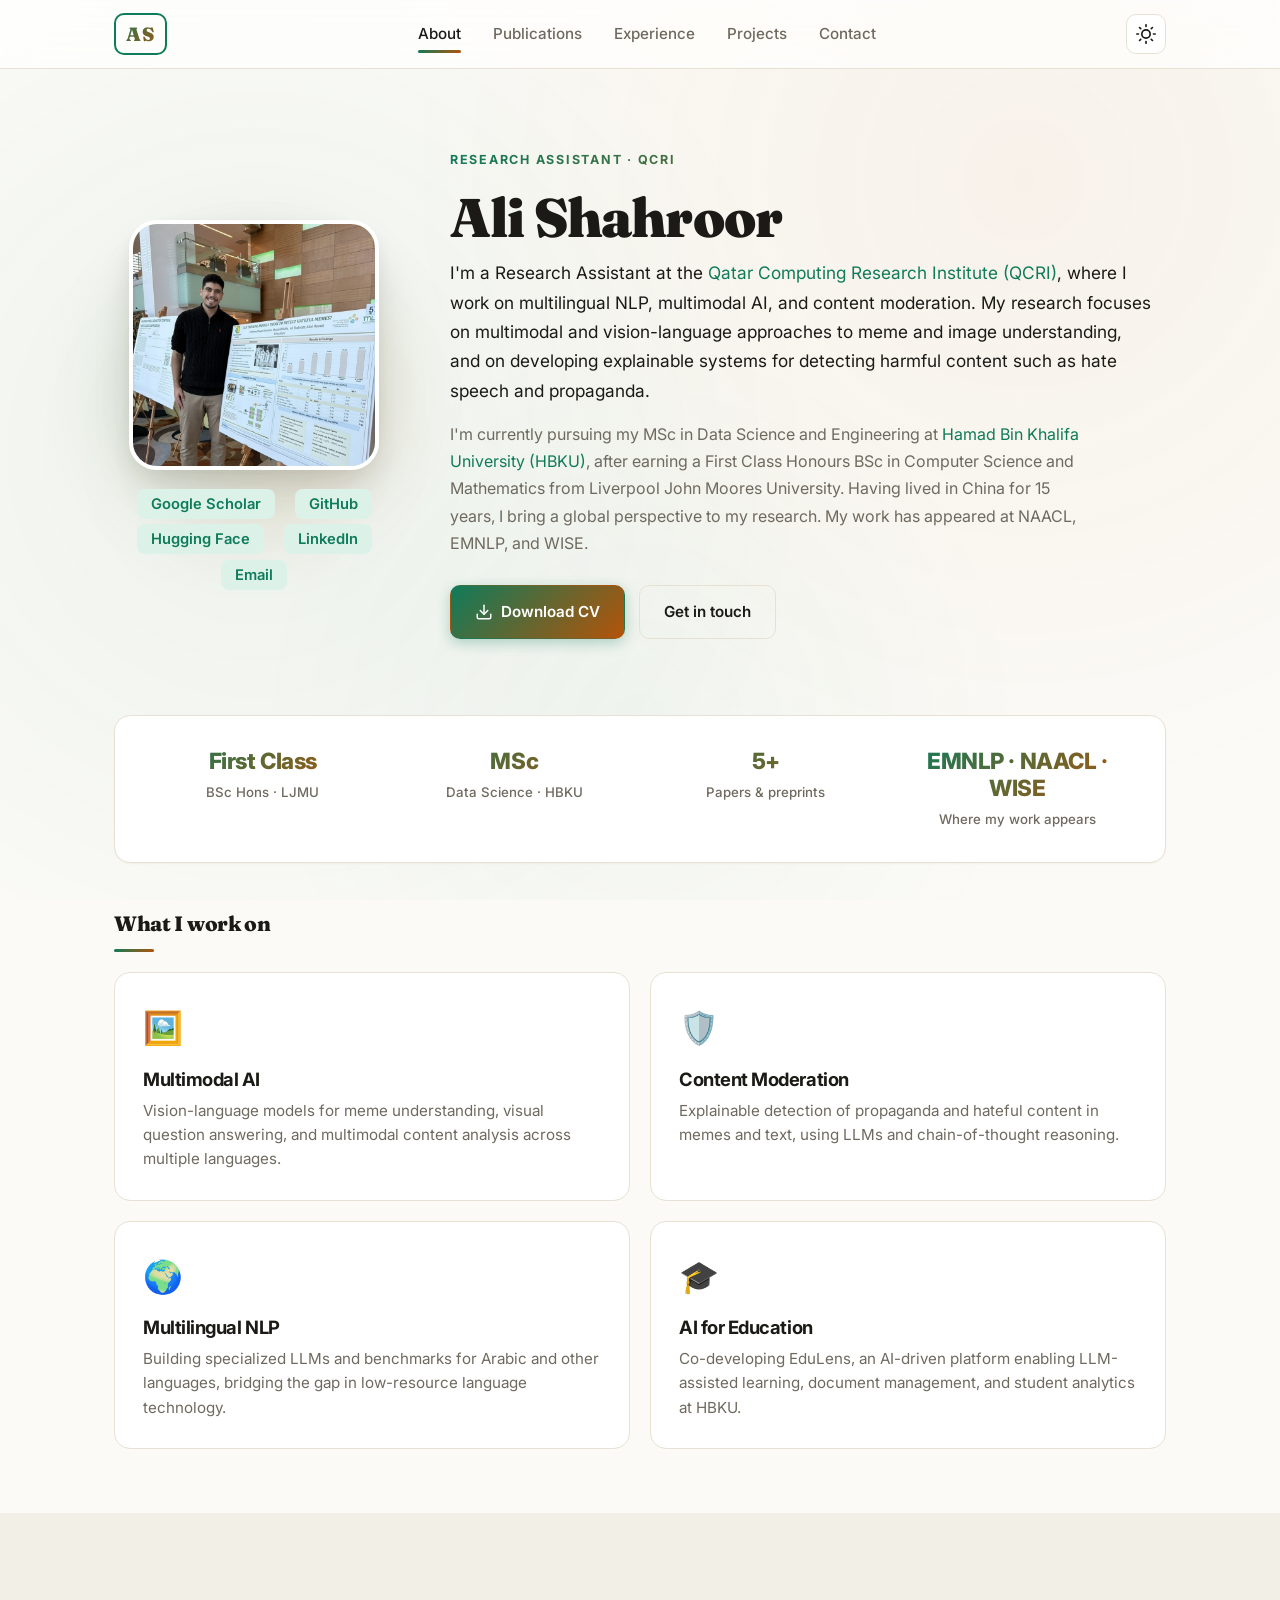
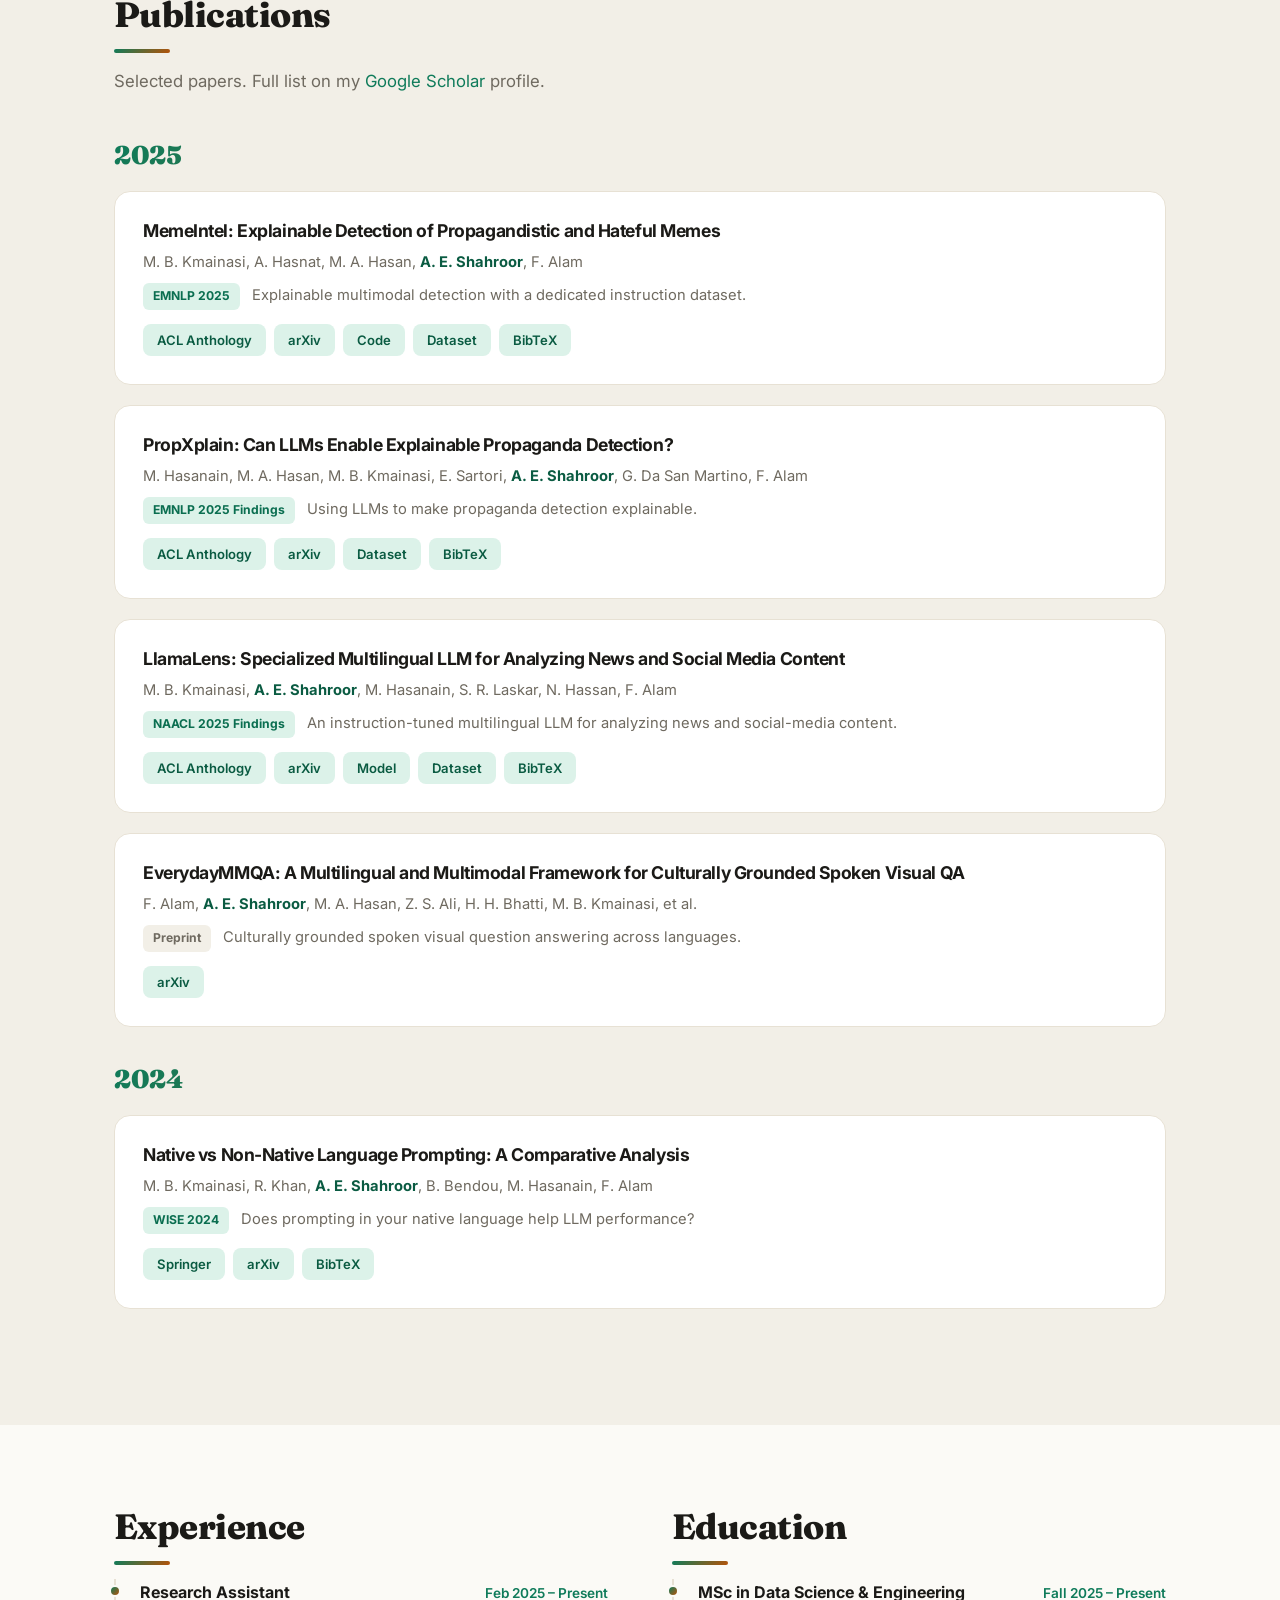
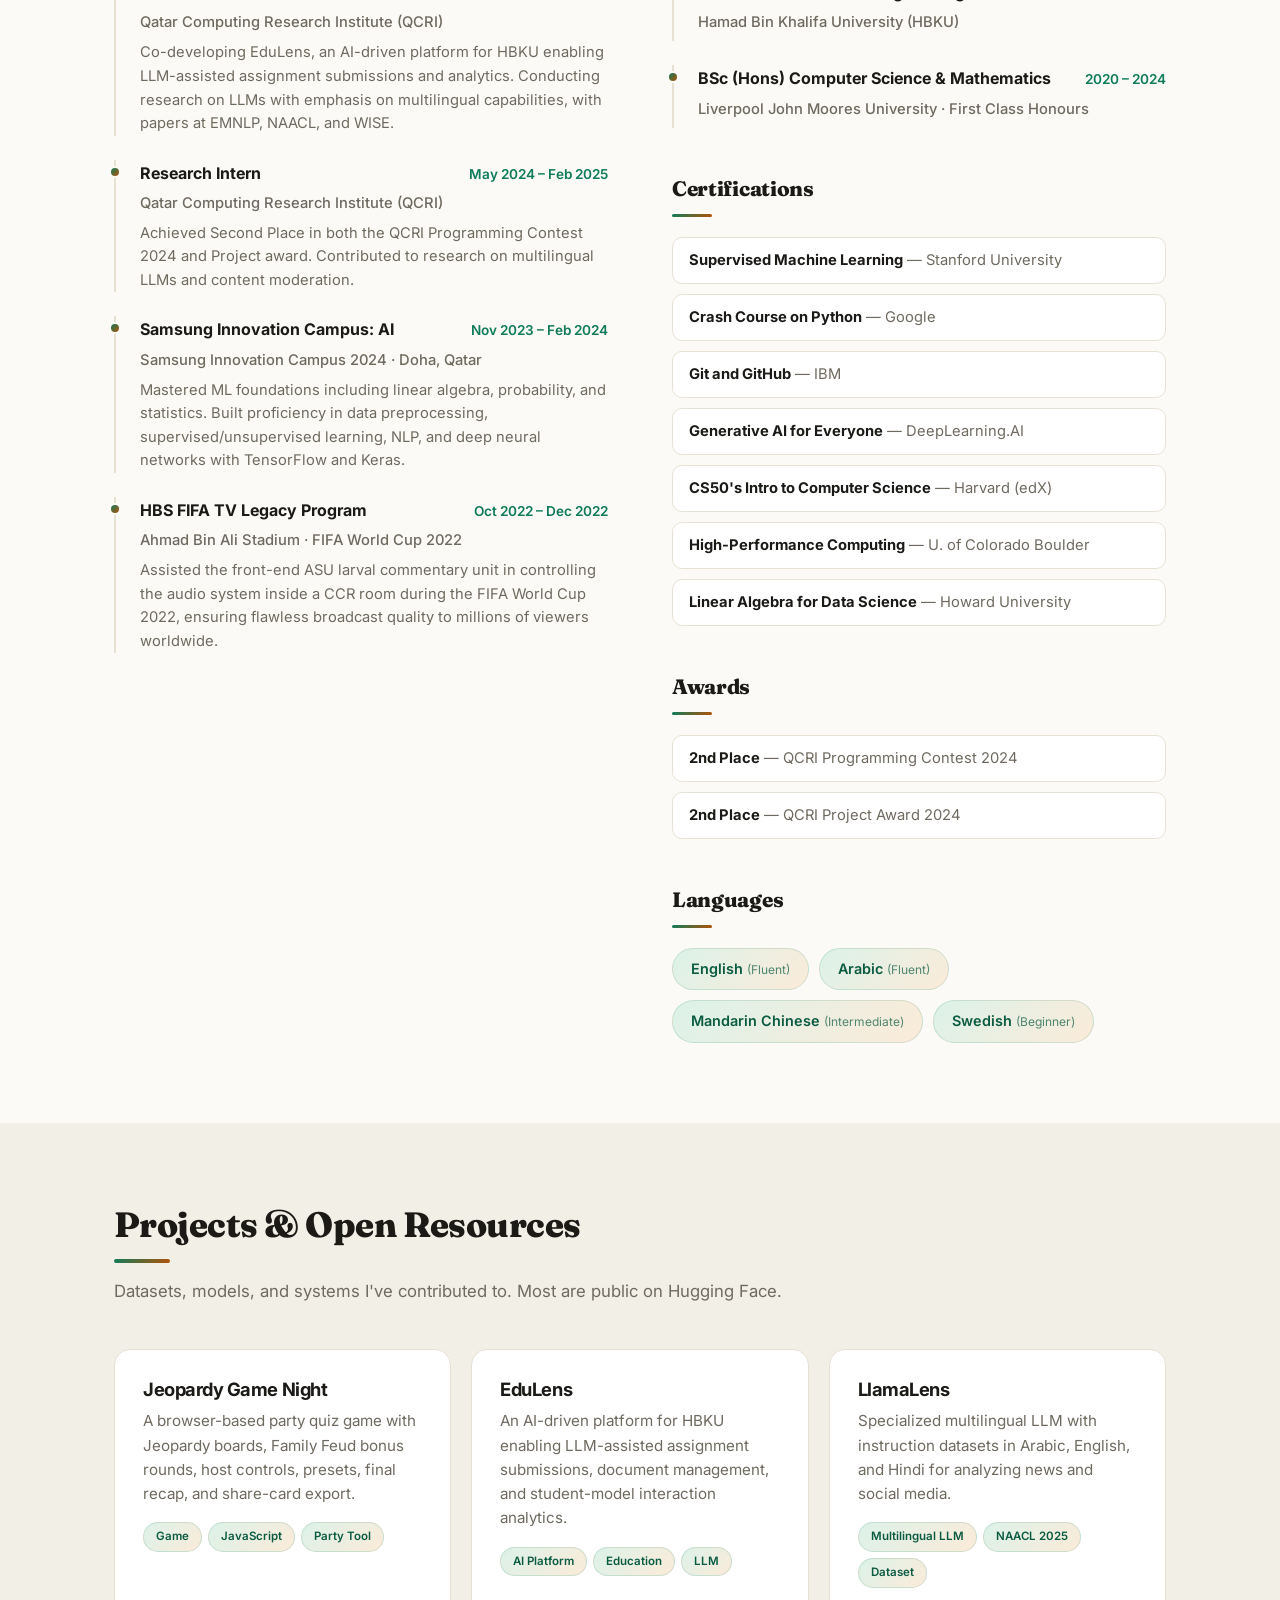
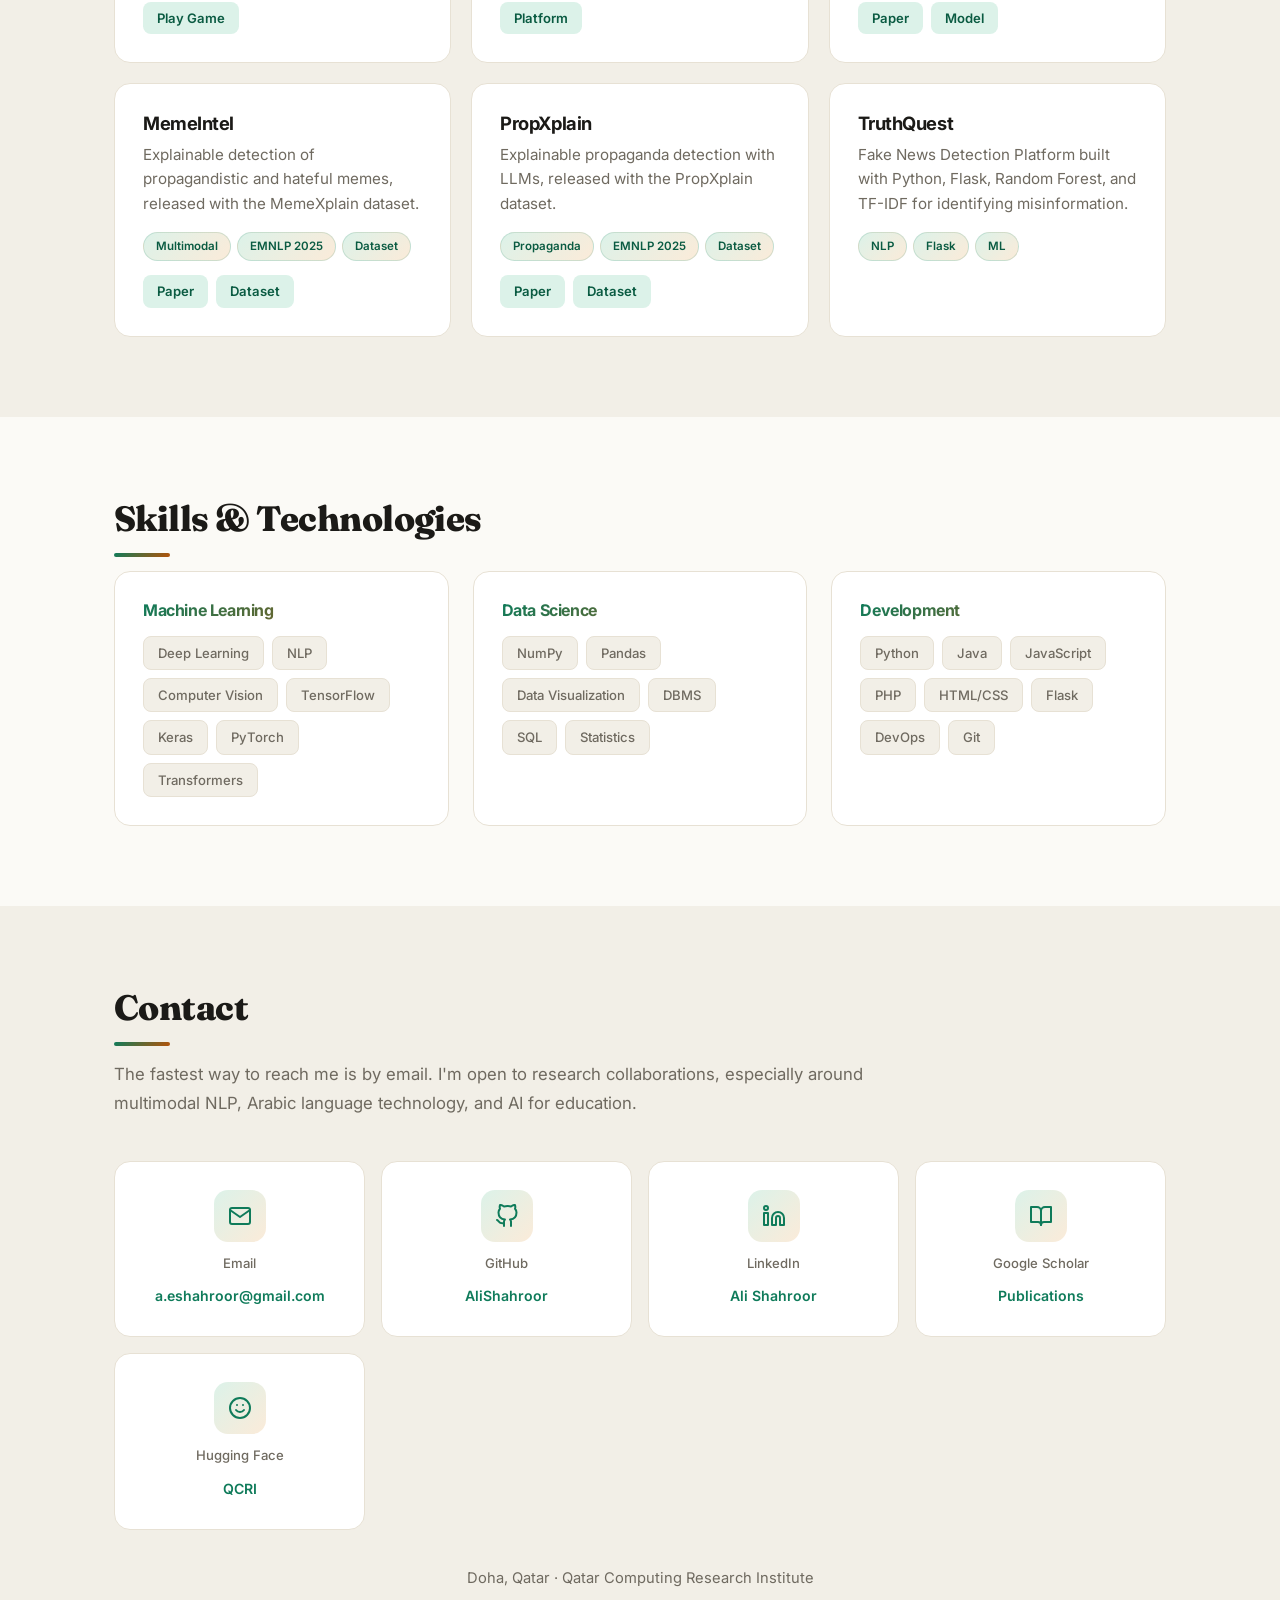
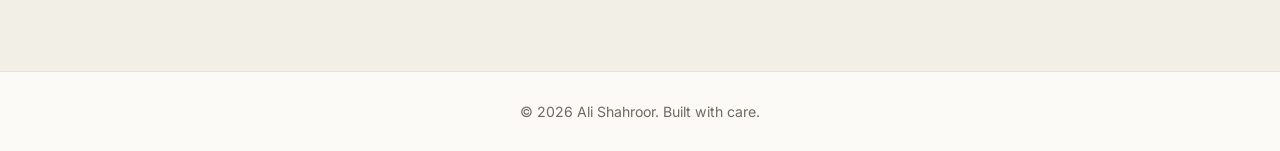
==== commit d8bfd834: "Clean up portfolio credibility and assets" ====
--- a/index.html
+++ b/index.html
@@ -13,9 +13,9 @@
   <meta property="og:description" content="Research Assistant at QCRI. Working on multilingual NLP, multimodal AI, content moderation, and AI for education." />
   <meta property="og:type" content="profile" />
   <meta property="og:url" content="https://alishahroor.github.io/" />
-  <meta property="og:image" content="https://alishahroor.github.io/Profile.jpeg" />
+  <meta property="og:image" content="https://alishahroor.github.io/assets/img/profile.jpeg" />
   <meta name="twitter:card" content="summary_large_image" />
-  <meta name="twitter:image" content="https://alishahroor.github.io/Profile.jpeg" />
+  <meta name="twitter:image" content="https://alishahroor.github.io/assets/img/profile.jpeg" />
 
   <script type="application/ld+json">
   {
@@ -45,7 +45,7 @@
 
   <link rel="preconnect" href="https://fonts.googleapis.com" />
   <link rel="preconnect" href="https://fonts.gstatic.com" crossorigin />
-  <link href="https://fonts.googleapis.com/css2?family=Fraunces:opsz,wght@9..144,500;9..144,600;9..144,700&family=Inter:wght@400;500;600;700;800;900&family=JetBrains+Mono:wght@400;500&display=swap" rel="stylesheet" />
+  <link href="https://fonts.googleapis.com/css2?family=Fraunces:opsz,wght@9..144,500;9..144,600;9..144,700&amp;family=Inter:wght@400;500;600;700;800;900&amp;family=JetBrains+Mono:wght@400;500&amp;display=swap" rel="stylesheet" />
   <link rel="stylesheet" href="assets/css/style.css" />
   <link rel="icon" href="data:image/svg+xml,<svg xmlns=%22http://www.w3.org/2000/svg%22 viewBox=%220 0 100 100%22><text y=%22.9em%22 font-size=%2290%22>🔬</text></svg>" />
 </head>
@@ -69,7 +69,7 @@
           <svg class="icon-sun" width="20" height="20" viewBox="0 0 24 24" fill="none" stroke="currentColor" stroke-width="2" stroke-linecap="round" stroke-linejoin="round"><circle cx="12" cy="12" r="5"/><line x1="12" y1="1" x2="12" y2="3"/><line x1="12" y1="21" x2="12" y2="23"/><line x1="4.22" y1="4.22" x2="5.64" y2="5.64"/><line x1="18.36" y1="18.36" x2="19.78" y2="19.78"/><line x1="1" y1="12" x2="3" y2="12"/><line x1="21" y1="12" x2="23" y2="12"/><line x1="4.22" y1="19.78" x2="5.64" y2="18.36"/><line x1="18.36" y1="5.64" x2="19.78" y2="4.22"/></svg>
           <svg class="icon-moon" width="20" height="20" viewBox="0 0 24 24" fill="none" stroke="currentColor" stroke-width="2" stroke-linecap="round" stroke-linejoin="round"><path d="M21 12.79A9 9 0 1 1 11.21 3 7 7 0 0 0 21 12.79z"/></svg>
         </button>
-        <button class="nav__burger" id="navBurger" aria-label="Open menu"><span></span><span></span><span></span></button>
+        <button class="nav__burger" id="navBurger" aria-label="Open menu" aria-expanded="false" aria-controls="navLinks"><span></span><span></span><span></span></button>
       </div>
     </div>
   </header>
@@ -80,7 +80,7 @@
       <div class="container hero__inner">
         <div class="hero__photo">
           <div class="hero__photo-glow"></div>
-          <div class="photo-frame" role="img" aria-label="Ali Shahroor"></div>
+          <img class="photo-frame" src="assets/img/profile.jpeg" alt="Ali Shahroor" width="250" height="250" />
           <ul class="hero__links">
             <li><a data-profile="scholar" href="#" target="_blank" rel="noopener">Google Scholar</a></li>
             <li><a data-profile="github" href="#" target="_blank" rel="noopener">GitHub</a></li>
@@ -104,7 +104,7 @@
             <a href="https://www.hbku.edu.qa/" target="_blank" rel="noopener">Hamad Bin Khalifa University (HBKU)</a>,
             after earning a First Class Honours BSc in Computer Science and Mathematics from
             Liverpool John Moores University. Having lived in China for 15 years,
-            I bring a global perspective to my research. My work has appeared at NAACL, EMNLP, WWW, and WISE.
+            I bring a global perspective to my research. My work has appeared at NAACL, EMNLP, and WISE.
           </p>
 
           <div class="hero__actions">
@@ -175,7 +175,7 @@
                 <a href="https://arxiv.org/abs/2502.16612" target="_blank" rel="noopener">arXiv</a>
                 <a href="https://github.com/MohamedBayan/MemeIntel" target="_blank" rel="noopener">Code</a>
                 <a href="https://huggingface.co/datasets/QCRI/MemeXplain" target="_blank" rel="noopener">Dataset</a>
-                <button class="cite-btn">BibTeX</button>
+                <button class="cite-btn" aria-expanded="false">BibTeX</button>
               </div>
               <pre class="bibtex">@inproceedings{kmainasi2025memeintel,
   title     = {MemeIntel: Explainable Detection of Propagandistic and Hateful Memes},
@@ -187,35 +187,6 @@
             </li>
 
             <li class="pub" data-anim>
-              <h3 class="pub__title">Can Thinking Models Think to Detect Hateful Memes?</h3>
-              <p class="pub__authors">M. B. Kmainasi, M. Kutlu, <b>A. E. Shahroor</b>, A. Hasnat, F. Alam</p>
-              <p class="pub__venue"><span class="badge badge--top">EMNLP 2025</span> Investigating whether reasoning ("thinking") models improve hateful-meme detection.</p>
-              <div class="pub__links">
-                <button class="cite-btn">BibTeX</button>
-              </div>
-              <pre class="bibtex">@inproceedings{kmainasi2025thinking,
-  title     = {Can Thinking Models Think to Detect Hateful Memes?},
-  author    = {Kmainasi, Mohamed Bayan and Kutlu, Mucahid and Shahroor, Ali Ezzat and Hasnat, Abul and Alam, Firoj},
-  booktitle = {Proceedings of the 2025 Conference on Empirical Methods in Natural Language Processing (EMNLP)},
-  year      = {2025}
-}</pre>
-            </li>
-
-            <li class="pub" data-anim>
-              <h3 class="pub__title">CritiSense: Critical Digital Literacy and Resilience Against Misinformation</h3>
-              <p class="pub__authors">F. Alam, <b>A. E. Shahroor</b>, et al.</p>
-              <p class="pub__venue"><span class="badge">Preprint</span> A system for building critical digital literacy and resilience against misinformation.</p>
-              <div class="pub__links">
-                <button class="cite-btn">BibTeX</button>
-              </div>
-              <pre class="bibtex">@misc{critisense,
-  title  = {CritiSense: Critical Digital Literacy and Resilience Against Misinformation},
-  author = {Alam, Firoj and Shahroor, Ali Ezzat and others},
-  year   = {2026}
-}</pre>
-            </li>
-
-            <li class="pub" data-anim>
               <h3 class="pub__title">PropXplain: Can LLMs Enable Explainable Propaganda Detection?</h3>
               <p class="pub__authors">M. Hasanain, M. A. Hasan, M. B. Kmainasi, E. Sartori, <b>A. E. Shahroor</b>, G. Da San Martino, F. Alam</p>
               <p class="pub__venue"><span class="badge badge--top">EMNLP 2025 Findings</span> Using LLMs to make propaganda detection explainable.</p>
@@ -223,7 +194,7 @@
                 <a href="https://aclanthology.org/2025.findings-emnlp.1296/" target="_blank" rel="noopener">ACL Anthology</a>
                 <a href="https://arxiv.org/abs/2502.16550" target="_blank" rel="noopener">arXiv</a>
                 <a href="https://huggingface.co/datasets/QCRI/PropXplain" target="_blank" rel="noopener">Dataset</a>
-                <button class="cite-btn">BibTeX</button>
+                <button class="cite-btn" aria-expanded="false">BibTeX</button>
               </div>
               <pre class="bibtex">@inproceedings{hasanain2025propxplain,
   title     = {PropXplain: Can LLMs Enable Explainable Propaganda Detection?},
@@ -243,7 +214,7 @@
                 <a href="https://arxiv.org/abs/2410.15308" target="_blank" rel="noopener">arXiv</a>
                 <a href="https://huggingface.co/QCRI/LlamaLens" target="_blank" rel="noopener">Model</a>
                 <a href="https://huggingface.co/datasets/QCRI/LlamaLens-English" target="_blank" rel="noopener">Dataset</a>
-                <button class="cite-btn">BibTeX</button>
+                <button class="cite-btn" aria-expanded="false">BibTeX</button>
               </div>
               <pre class="bibtex">@inproceedings{kmainasi2025llamalens,
   title     = {LlamaLens: Specialized Multilingual LLM for Analyzing News and Social Media Content},
@@ -276,7 +247,7 @@
               <div class="pub__links">
                 <a href="https://link.springer.com/chapter/10.1007/978-981-96-0576-7_30" target="_blank" rel="noopener">Springer</a>
                 <a href="https://arxiv.org/abs/2409.07054" target="_blank" rel="noopener">arXiv</a>
-                <button class="cite-btn">BibTeX</button>
+                <button class="cite-btn" aria-expanded="false">BibTeX</button>
               </div>
               <pre class="bibtex">@inproceedings{kmainasi2024native,
   title     = {Native vs Non-Native Language Prompting: A Comparative Analysis},
@@ -302,7 +273,7 @@
               <li class="timeline__item" data-anim>
                 <div class="timeline__top"><span class="timeline__role">Research Assistant</span><span class="timeline__date">Feb 2025 &ndash; Present</span></div>
                 <div class="timeline__org">Qatar Computing Research Institute (QCRI)</div>
-                <p class="timeline__desc">Co-developing EduLens, an AI-driven platform for HBKU enabling LLM-assisted assignment submissions and analytics. Conducting research on LLMs with emphasis on multilingual capabilities, with papers at EMNLP, NAACL, WWW, and WISE.</p>
+                <p class="timeline__desc">Co-developing EduLens, an AI-driven platform for HBKU enabling LLM-assisted assignment submissions and analytics. Conducting research on LLMs with emphasis on multilingual capabilities, with papers at EMNLP, NAACL, and WISE.</p>
               </li>
               <li class="timeline__item" data-anim>
                 <div class="timeline__top"><span class="timeline__role">Research Intern</span><span class="timeline__date">May 2024 &ndash; Feb 2025</span></div>
@@ -503,7 +474,7 @@
   <script>
   /* =========================================================================
      EDIT YOUR LINKS HERE — this is the ONLY place you need to change them.
-     Replace the placeholder values below with your real profile URLs.
+     Update the profile URLs below when needed.
      Every "Google Scholar / LinkedIn / Hugging Face / Email" link on the page
      is generated from this single object.
      ========================================================================= */
@@ -512,7 +483,7 @@
     github:      "https://github.com/AliShahroor",         // your GitHub
     scholar:     "https://scholar.google.com/citations?user=9D7bdQ4AAAAJ&hl=en",
     linkedin:    "https://www.linkedin.com/in/alishahroor/",
-    huggingface: "https://huggingface.co/REPLACE_ME"                      // <-- add your Hugging Face profile URL (auto-hidden until set)
+    huggingface: "https://huggingface.co/QCRI"
   };
 
   (function applyProfileLinks() {
@@ -524,7 +495,7 @@
         return;
       }
       // Hide links that haven't been filled in yet, so nothing is broken on the page.
-      if (!val || val.indexOf('REPLACE_ME') !== -1) {
+      if (!val) {
         const host = el.closest('li') || el;
         host.style.display = 'none';
         return;
@@ -551,10 +522,12 @@
   burger.addEventListener('click', () => {
     links.classList.toggle('open');
     burger.classList.toggle('open');
+    burger.setAttribute('aria-expanded', links.classList.contains('open') ? 'true' : 'false');
   });
   links.querySelectorAll('a').forEach(a => a.addEventListener('click', () => {
     links.classList.remove('open');
     burger.classList.remove('open');
+    burger.setAttribute('aria-expanded', 'false');
   }));
 
   /* ---- BibTeX Toggle ---- */
@@ -562,7 +535,9 @@
     btn.addEventListener('click', () => {
       const bib = btn.closest('.pub').querySelector('.bibtex');
       bib.classList.toggle('show');
-      btn.textContent = bib.classList.contains('show') ? 'Hide BibTeX' : 'BibTeX';
+      const isOpen = bib.classList.contains('show');
+      btn.textContent = isOpen ? 'Hide BibTeX' : 'BibTeX';
+      btn.setAttribute('aria-expanded', isOpen ? 'true' : 'false');
     });
   });
 
--- a/assets/css/style.css
+++ b/assets/css/style.css
@@ -175,13 +175,12 @@
 }
 .hero__photo .photo-frame {
   width: 250px; height: 250px; border-radius: 28px;
-  background-image: url('../img/profile.jpeg');
-  background-size: 270%;
-  background-position: 26% 22%;
-  background-repeat: no-repeat;
+  object-fit: cover;
+  object-position: 26% 22%;
   box-shadow: var(--shadow-lg); border: 4px solid var(--surface);
   position: relative; z-index: 1;
   transition: transform 0.3s ease;
+  display: block;
 }
 .hero__photo .photo-frame:hover { transform: scale(1.03) rotate(1deg); }
 .eyebrow {
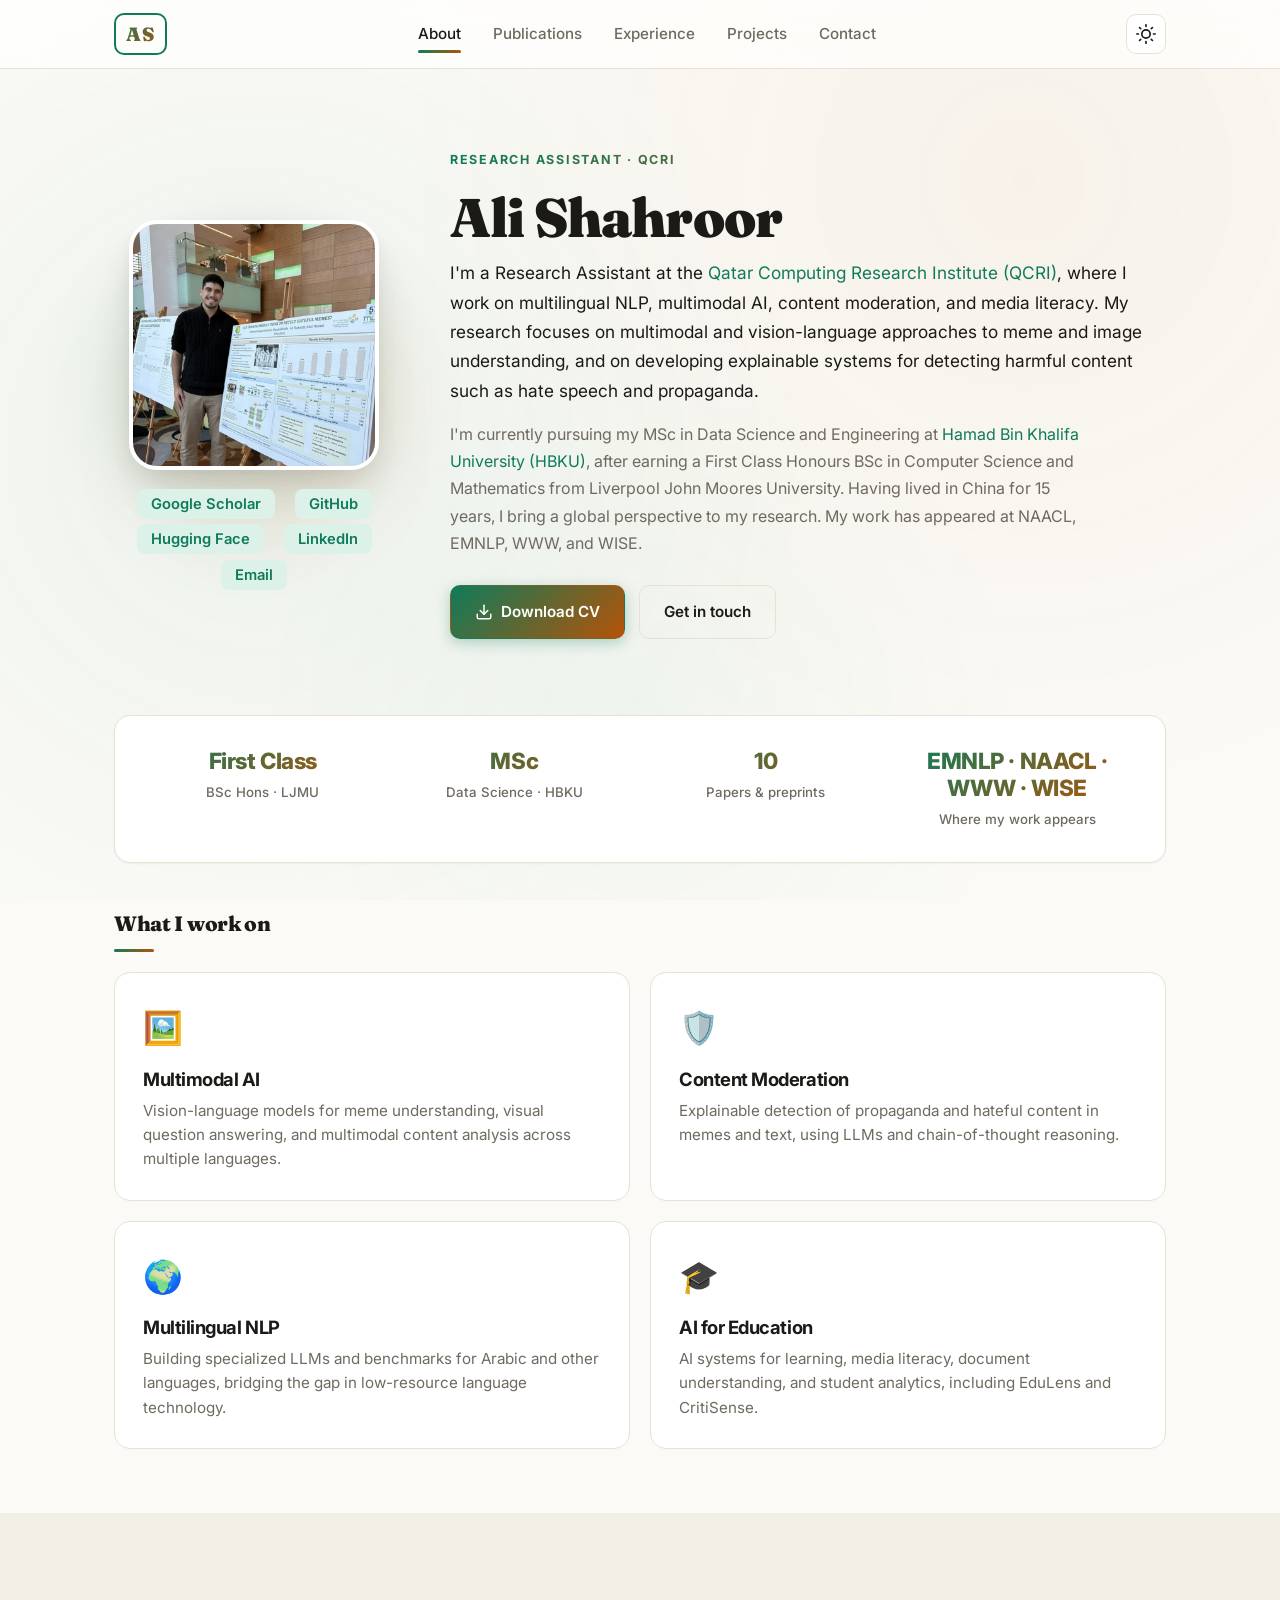
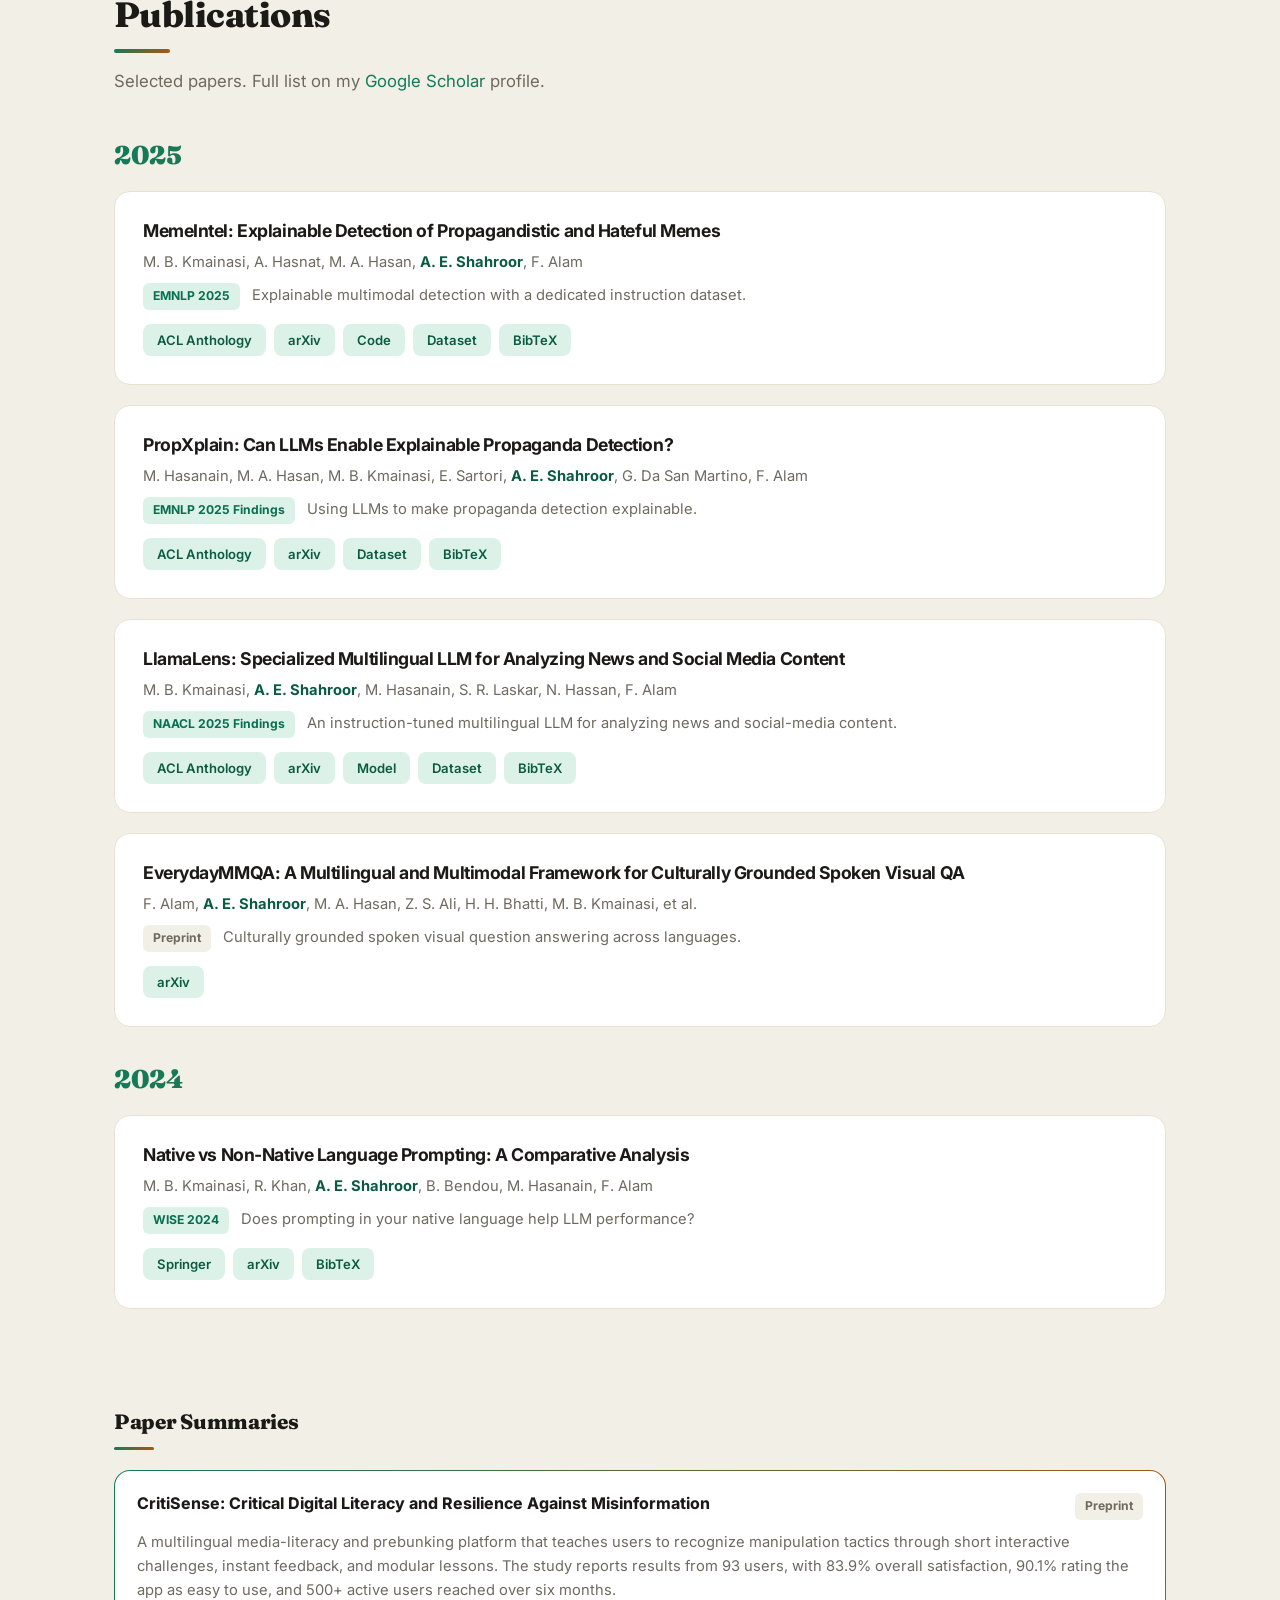
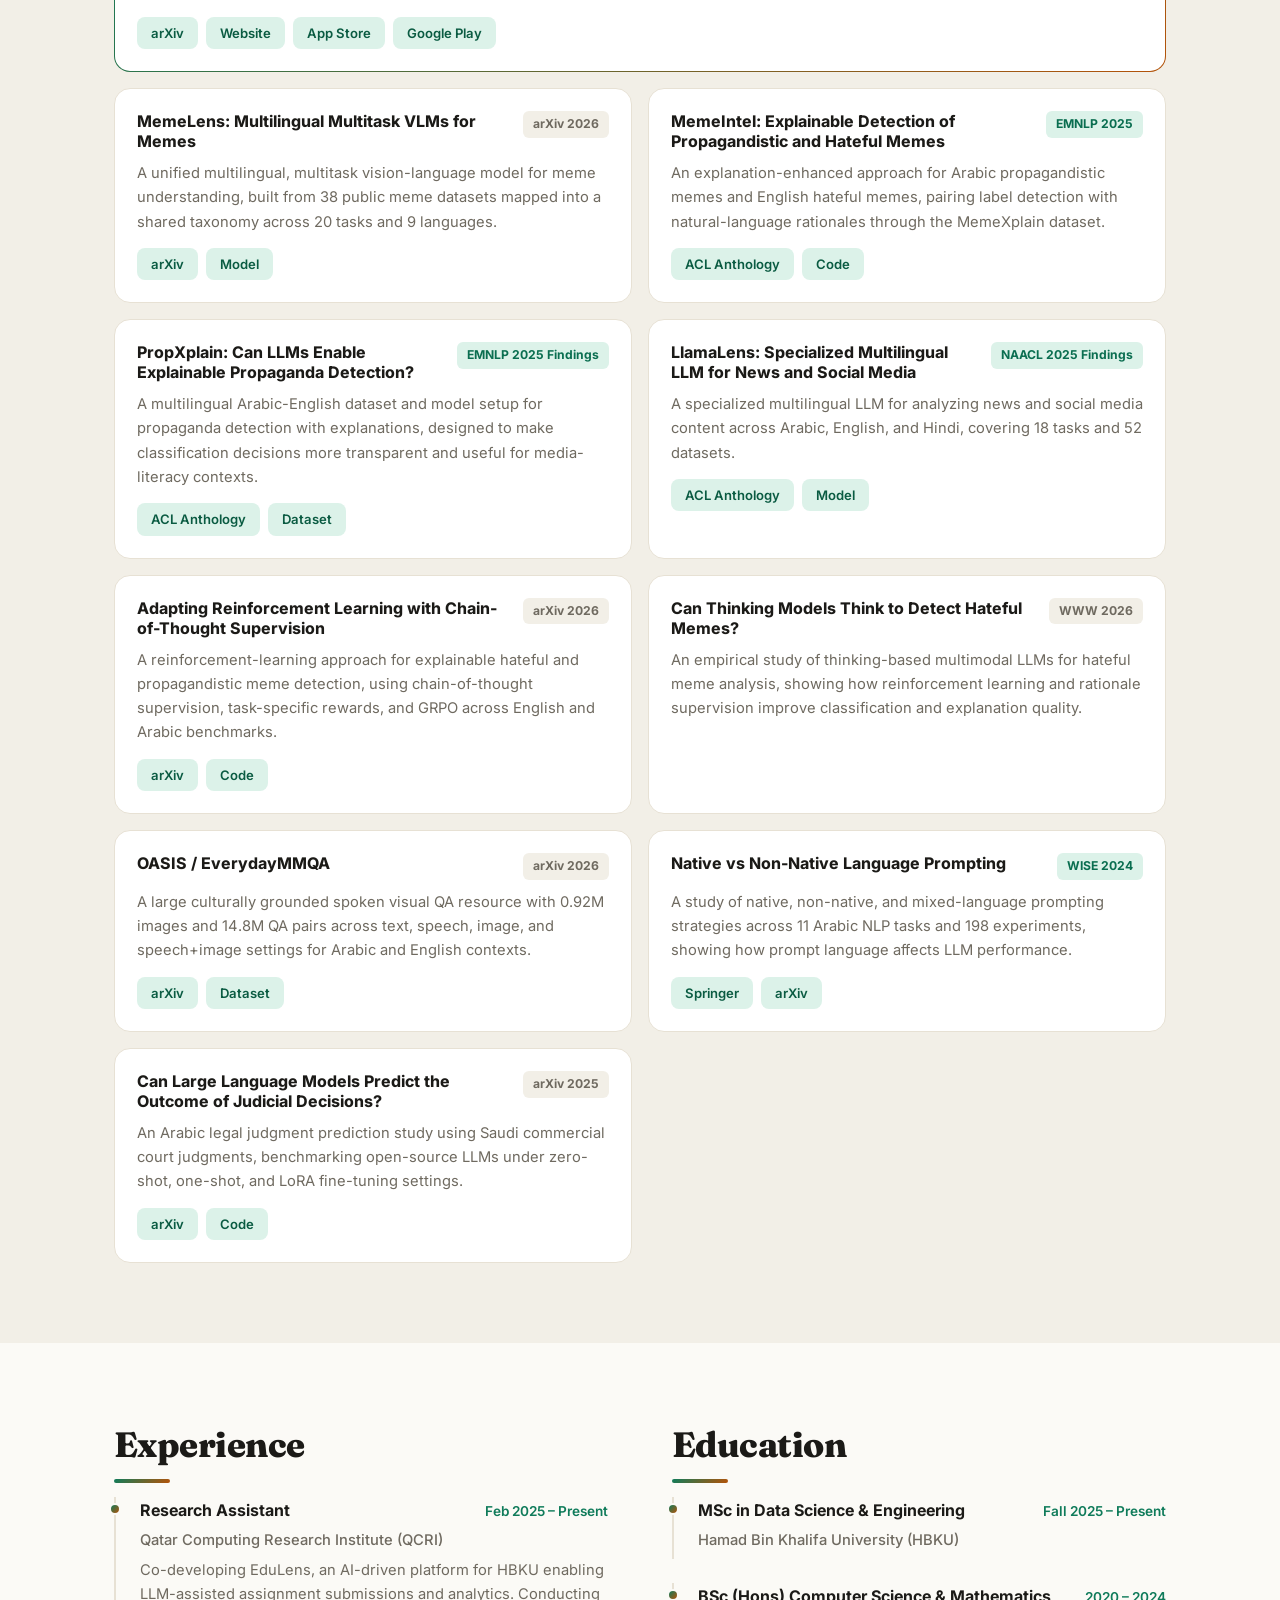
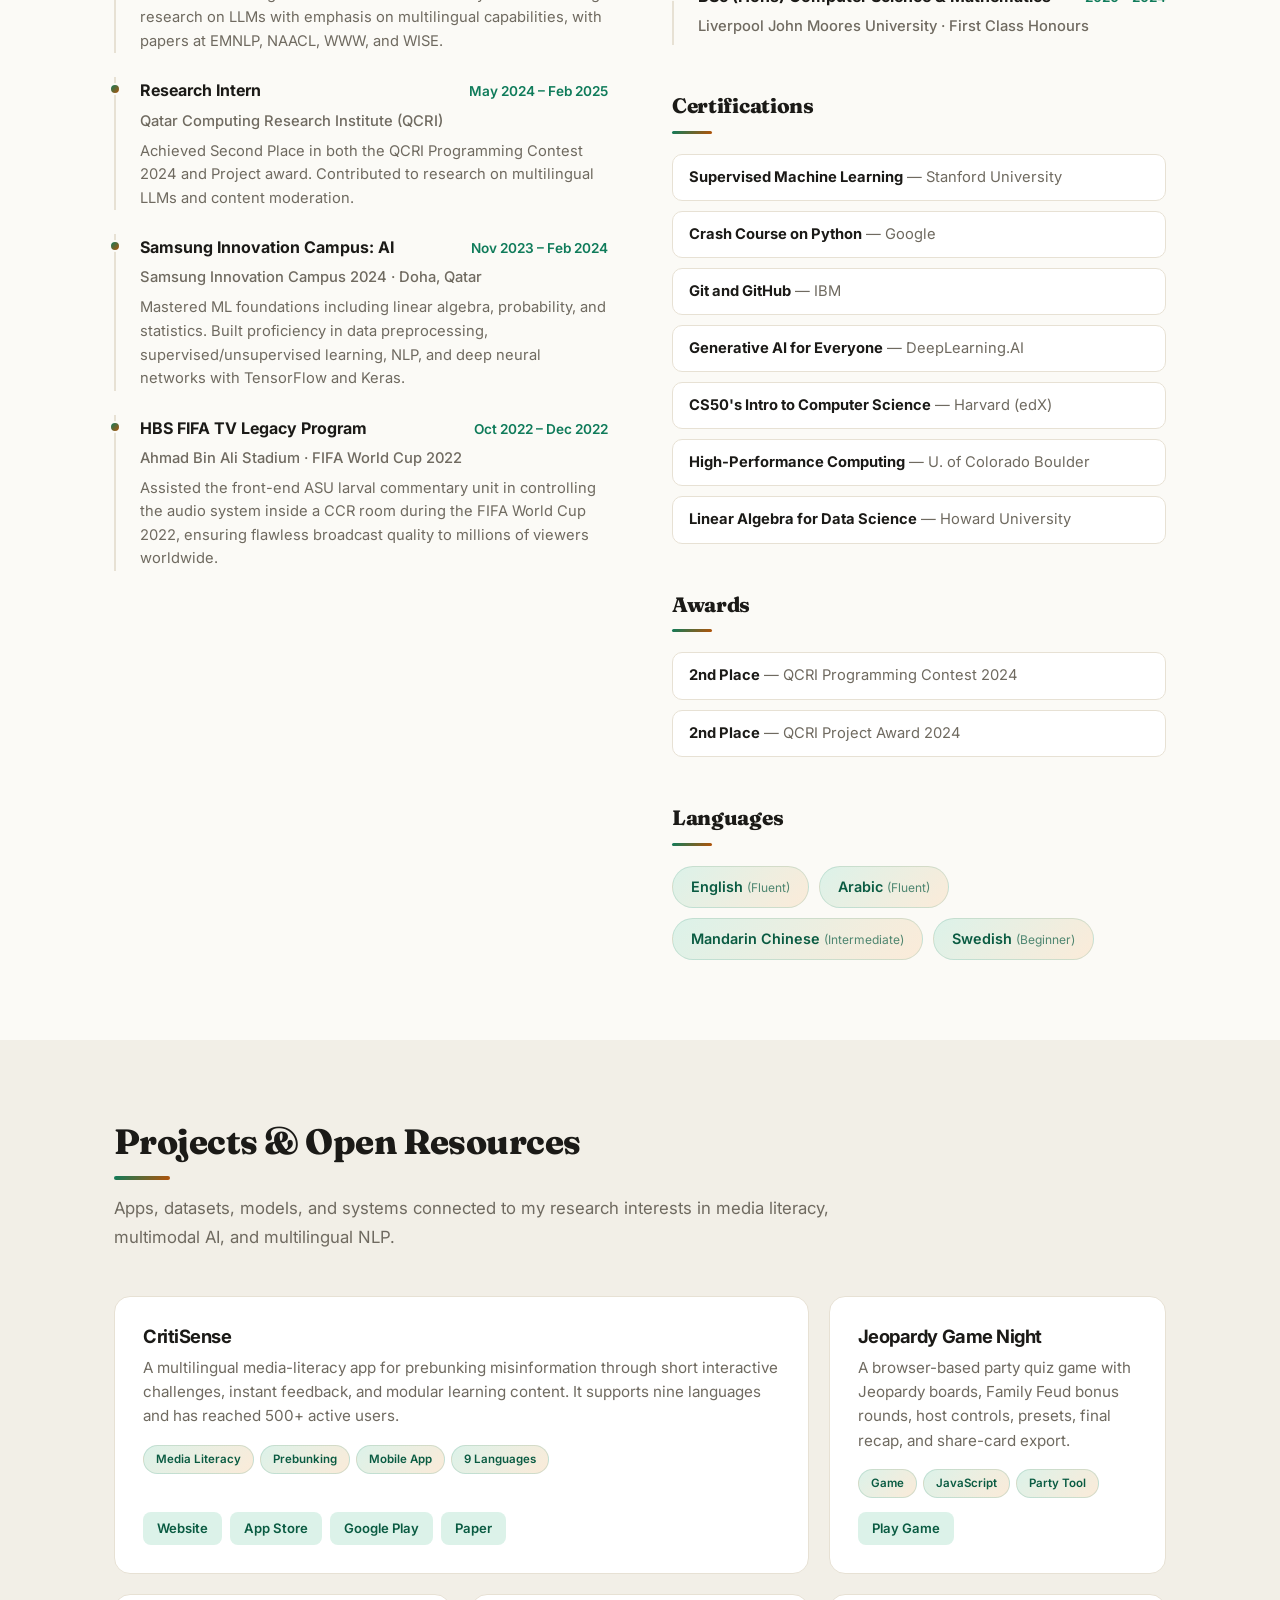
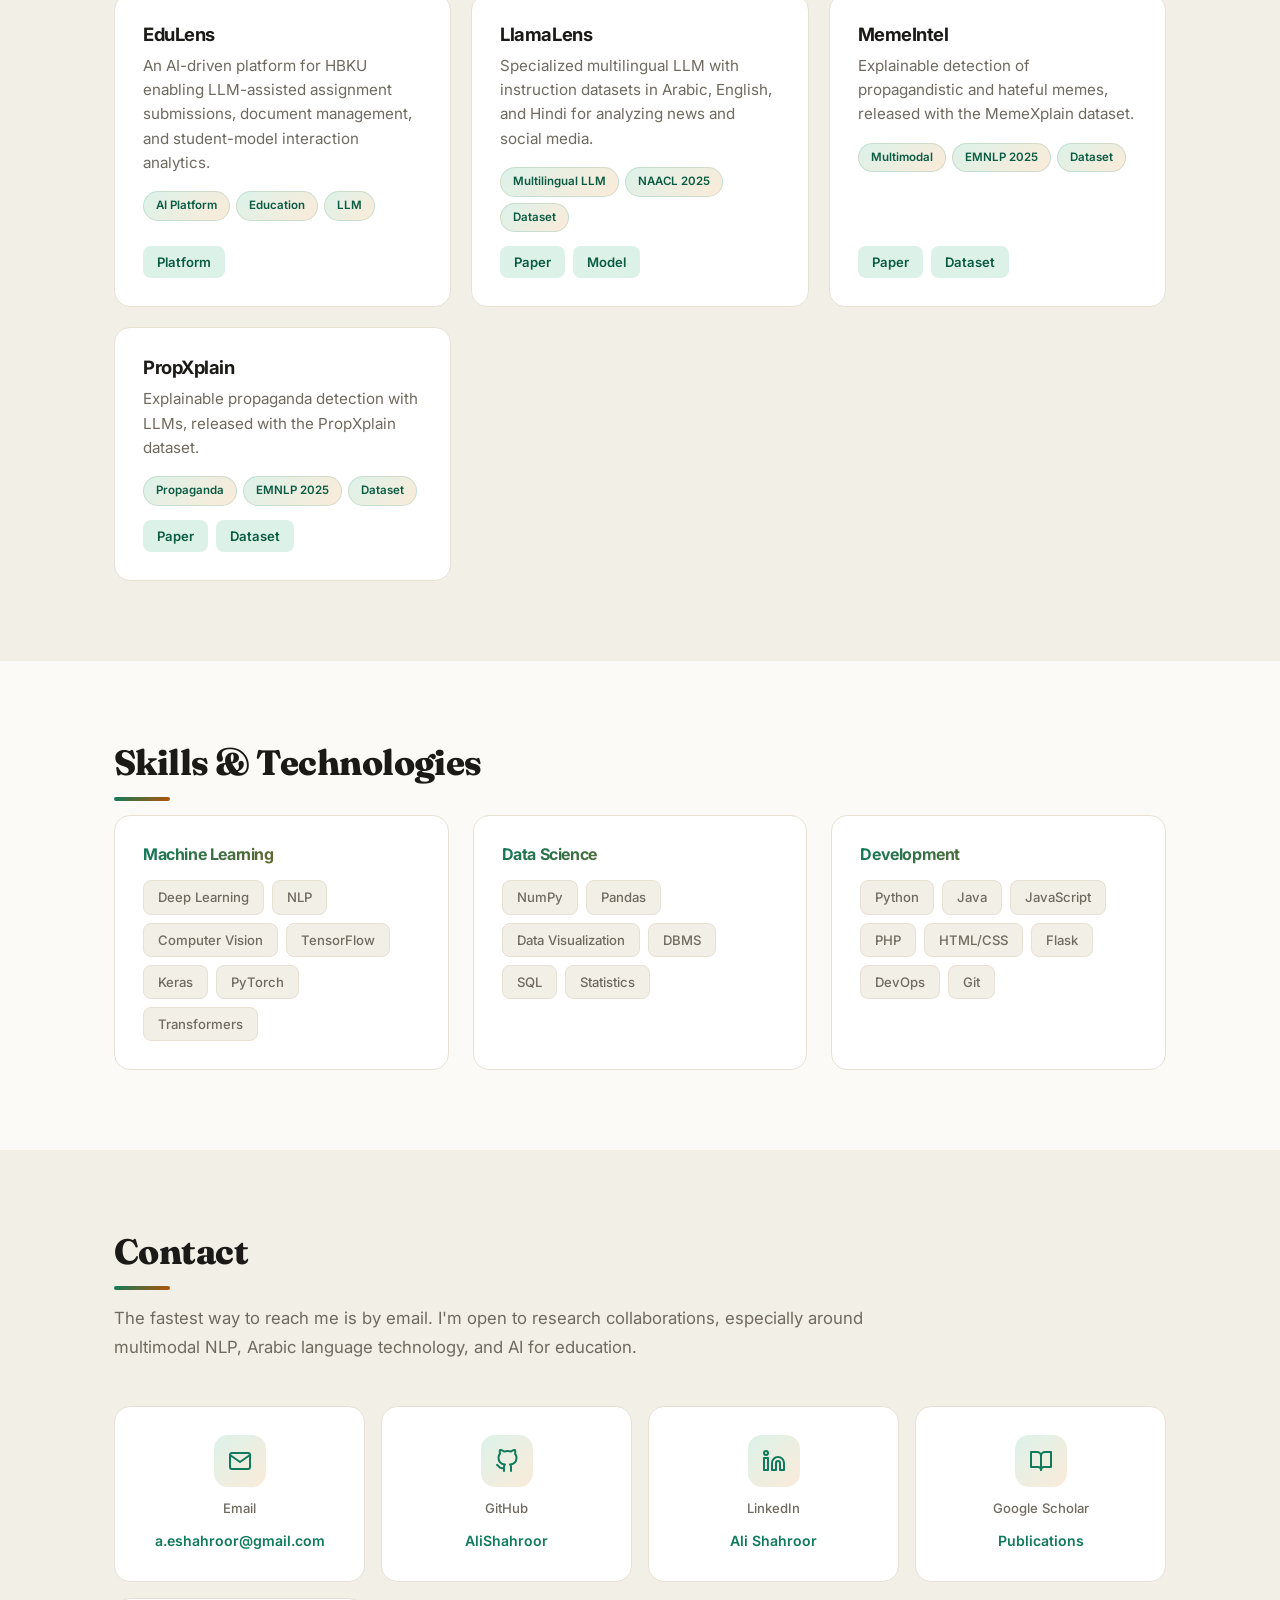
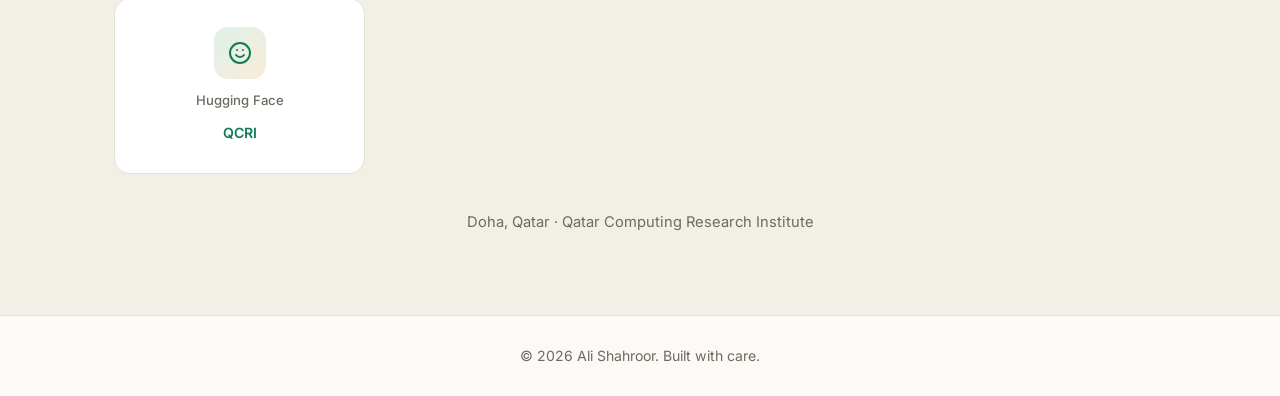
==== commit a0366c9a: "Add CritiSense and paper summaries" ====
--- a/index.html
+++ b/index.html
@@ -4,7 +4,7 @@
   <meta charset="UTF-8" />
   <meta name="viewport" content="width=device-width, initial-scale=1.0" />
   <title>Ali Shahroor - NLP &amp; AI Researcher</title>
-  <meta name="description" content="Ali Shahroor, Research Assistant at the Qatar Computing Research Institute (QCRI). Working on multilingual NLP, multimodal AI, and content moderation. Published at EMNLP, NAACL, and WISE." />
+  <meta name="description" content="Ali Shahroor, Research Assistant at the Qatar Computing Research Institute (QCRI). Working on multilingual NLP, multimodal AI, content moderation, and media literacy. Published at EMNLP, NAACL, WWW, and WISE." />
   <meta name="author" content="Ali Shahroor" />
   <meta name="keywords" content="Ali Shahroor, Ali Ezzat Shahroor, QCRI researcher, NLP, Multimodal AI, HBKU, Data Science, Deep Learning, LlamaLens, MemeIntel, PropXplain, meme detection, Arabic NLP" />
   <link rel="canonical" href="https://alishahroor.github.io/" />
@@ -95,7 +95,7 @@
           <p class="lead">
             I'm a Research Assistant at the
             <a href="https://www.hbku.edu.qa/en/qcri" target="_blank" rel="noopener">Qatar Computing Research Institute (QCRI)</a>,
-            where I work on multilingual NLP, multimodal AI, and content moderation. My research focuses on
+            where I work on multilingual NLP, multimodal AI, content moderation, and media literacy. My research focuses on
             multimodal and vision-language approaches to meme and image understanding, and on developing
             explainable systems for detecting harmful content such as hate speech and propaganda.
           </p>
@@ -104,7 +104,7 @@
             <a href="https://www.hbku.edu.qa/" target="_blank" rel="noopener">Hamad Bin Khalifa University (HBKU)</a>,
             after earning a First Class Honours BSc in Computer Science and Mathematics from
             Liverpool John Moores University. Having lived in China for 15 years,
-            I bring a global perspective to my research. My work has appeared at NAACL, EMNLP, and WISE.
+            I bring a global perspective to my research. My work has appeared at NAACL, EMNLP, WWW, and WISE.
           </p>
 
           <div class="hero__actions">
@@ -121,8 +121,8 @@
         <div class="stats">
           <div class="stat"><span class="stat__num">First Class</span><span class="stat__label">BSc Hons &middot; LJMU</span></div>
           <div class="stat"><span class="stat__num">MSc</span><span class="stat__label">Data Science &middot; HBKU</span></div>
-          <div class="stat"><span class="stat__num">5+</span><span class="stat__label">Papers &amp; preprints</span></div>
-          <div class="stat"><span class="stat__num">EMNLP &middot; NAACL &middot; WISE</span><span class="stat__label">Where my work appears</span></div>
+          <div class="stat"><span class="stat__num">10</span><span class="stat__label">Papers &amp; preprints</span></div>
+          <div class="stat"><span class="stat__num">EMNLP &middot; NAACL &middot; WWW &middot; WISE</span><span class="stat__label">Where my work appears</span></div>
         </div>
       </div>
 
@@ -147,7 +147,7 @@
           <article class="card" data-anim>
             <div class="card__icon">🎓</div>
             <h3>AI for Education</h3>
-            <p>Co-developing EduLens, an AI-driven platform enabling LLM-assisted learning, document management, and student analytics at HBKU.</p>
+            <p>AI systems for learning, media literacy, document understanding, and student analytics, including EduLens and CritiSense.</p>
           </article>
         </div>
       </div>
@@ -260,6 +260,107 @@
             </li>
           </ol>
         </div>
+
+        <div class="paper-summaries" data-anim>
+          <h3 class="section__title section__title--sub">Paper Summaries</h3>
+          <div class="paper-list">
+            <article class="paper-card paper-card--featured">
+              <div class="paper-card__top">
+                <h3>CritiSense: Critical Digital Literacy and Resilience Against Misinformation</h3>
+                <span class="badge">Preprint</span>
+              </div>
+              <p>
+                A multilingual media-literacy and prebunking platform that teaches users to recognize manipulation tactics through short interactive challenges, instant feedback, and modular lessons. The study reports results from 93 users, with 83.9% overall satisfaction, 90.1% rating the app as easy to use, and 500+ active users reached over six months.
+              </p>
+              <div class="pub__links">
+                <a href="https://arxiv.org/abs/2603.16672" target="_blank" rel="noopener">arXiv</a>
+                <a href="https://critisense-web.digitqr.net/" target="_blank" rel="noopener">Website</a>
+                <a href="https://apps.apple.com/us/app/critisense/id6749675792" target="_blank" rel="noopener">App Store</a>
+                <a href="https://play.google.com/store/apps/details?id=com.critisense&amp;hl=en" target="_blank" rel="noopener">Google Play</a>
+              </div>
+            </article>
+
+            <article class="paper-card">
+              <div class="paper-card__top">
+                <h3>MemeLens: Multilingual Multitask VLMs for Memes</h3>
+                <span class="badge">arXiv 2026</span>
+              </div>
+              <p>A unified multilingual, multitask vision-language model for meme understanding, built from 38 public meme datasets mapped into a shared taxonomy across 20 tasks and 9 languages.</p>
+              <div class="pub__links"><a href="https://arxiv.org/abs/2601.12539" target="_blank" rel="noopener">arXiv</a><a href="https://huggingface.co/QCRI/MemeLens-VLM" target="_blank" rel="noopener">Model</a></div>
+            </article>
+
+            <article class="paper-card">
+              <div class="paper-card__top">
+                <h3>MemeIntel: Explainable Detection of Propagandistic and Hateful Memes</h3>
+                <span class="badge badge--top">EMNLP 2025</span>
+              </div>
+              <p>An explanation-enhanced approach for Arabic propagandistic memes and English hateful memes, pairing label detection with natural-language rationales through the MemeXplain dataset.</p>
+              <div class="pub__links"><a href="https://aclanthology.org/2025.emnlp-main.1539/" target="_blank" rel="noopener">ACL Anthology</a><a href="https://github.com/MohamedBayan/MemeIntel" target="_blank" rel="noopener">Code</a></div>
+            </article>
+
+            <article class="paper-card">
+              <div class="paper-card__top">
+                <h3>PropXplain: Can LLMs Enable Explainable Propaganda Detection?</h3>
+                <span class="badge badge--top">EMNLP 2025 Findings</span>
+              </div>
+              <p>A multilingual Arabic-English dataset and model setup for propaganda detection with explanations, designed to make classification decisions more transparent and useful for media-literacy contexts.</p>
+              <div class="pub__links"><a href="https://aclanthology.org/2025.findings-emnlp.1296/" target="_blank" rel="noopener">ACL Anthology</a><a href="https://huggingface.co/datasets/QCRI/PropXplain" target="_blank" rel="noopener">Dataset</a></div>
+            </article>
+
+            <article class="paper-card">
+              <div class="paper-card__top">
+                <h3>LlamaLens: Specialized Multilingual LLM for News and Social Media</h3>
+                <span class="badge badge--top">NAACL 2025 Findings</span>
+              </div>
+              <p>A specialized multilingual LLM for analyzing news and social media content across Arabic, English, and Hindi, covering 18 tasks and 52 datasets.</p>
+              <div class="pub__links"><a href="https://aclanthology.org/2025.findings-naacl.313/" target="_blank" rel="noopener">ACL Anthology</a><a href="https://huggingface.co/QCRI/LlamaLens" target="_blank" rel="noopener">Model</a></div>
+            </article>
+
+            <article class="paper-card">
+              <div class="paper-card__top">
+                <h3>Adapting Reinforcement Learning with Chain-of-Thought Supervision</h3>
+                <span class="badge">arXiv 2026</span>
+              </div>
+              <p>A reinforcement-learning approach for explainable hateful and propagandistic meme detection, using chain-of-thought supervision, task-specific rewards, and GRPO across English and Arabic benchmarks.</p>
+              <div class="pub__links"><a href="https://arxiv.org/abs/2606.15307" target="_blank" rel="noopener">arXiv</a><a href="https://github.com/MohamedBayan/MemeReason" target="_blank" rel="noopener">Code</a></div>
+            </article>
+
+            <article class="paper-card">
+              <div class="paper-card__top">
+                <h3>Can Thinking Models Think to Detect Hateful Memes?</h3>
+                <span class="badge">WWW 2026</span>
+              </div>
+              <p>An empirical study of thinking-based multimodal LLMs for hateful meme analysis, showing how reinforcement learning and rationale supervision improve classification and explanation quality.</p>
+            </article>
+
+            <article class="paper-card">
+              <div class="paper-card__top">
+                <h3>OASIS / EverydayMMQA</h3>
+                <span class="badge">arXiv 2026</span>
+              </div>
+              <p>A large culturally grounded spoken visual QA resource with 0.92M images and 14.8M QA pairs across text, speech, image, and speech+image settings for Arabic and English contexts.</p>
+              <div class="pub__links"><a href="https://arxiv.org/abs/2510.06371" target="_blank" rel="noopener">arXiv</a><a href="https://huggingface.co/datasets/QCRI/OASIS" target="_blank" rel="noopener">Dataset</a></div>
+            </article>
+
+            <article class="paper-card">
+              <div class="paper-card__top">
+                <h3>Native vs Non-Native Language Prompting</h3>
+                <span class="badge badge--top">WISE 2024</span>
+              </div>
+              <p>A study of native, non-native, and mixed-language prompting strategies across 11 Arabic NLP tasks and 198 experiments, showing how prompt language affects LLM performance.</p>
+              <div class="pub__links"><a href="https://link.springer.com/chapter/10.1007/978-981-96-0576-7_30" target="_blank" rel="noopener">Springer</a><a href="https://arxiv.org/abs/2409.07054" target="_blank" rel="noopener">arXiv</a></div>
+            </article>
+
+            <article class="paper-card">
+              <div class="paper-card__top">
+                <h3>Can Large Language Models Predict the Outcome of Judicial Decisions?</h3>
+                <span class="badge">arXiv 2025</span>
+              </div>
+              <p>An Arabic legal judgment prediction study using Saudi commercial court judgments, benchmarking open-source LLMs under zero-shot, one-shot, and LoRA fine-tuning settings.</p>
+              <div class="pub__links"><a href="https://arxiv.org/abs/2501.09768" target="_blank" rel="noopener">arXiv</a><a href="https://github.com/MohamedBayan/Arabic-Legal-Judgment-Prediction" target="_blank" rel="noopener">Code</a></div>
+            </article>
+          </div>
+        </div>
       </div>
     </section>
 
@@ -273,7 +374,7 @@
               <li class="timeline__item" data-anim>
                 <div class="timeline__top"><span class="timeline__role">Research Assistant</span><span class="timeline__date">Feb 2025 &ndash; Present</span></div>
                 <div class="timeline__org">Qatar Computing Research Institute (QCRI)</div>
-                <p class="timeline__desc">Co-developing EduLens, an AI-driven platform for HBKU enabling LLM-assisted assignment submissions and analytics. Conducting research on LLMs with emphasis on multilingual capabilities, with papers at EMNLP, NAACL, and WISE.</p>
+                <p class="timeline__desc">Co-developing EduLens, an AI-driven platform for HBKU enabling LLM-assisted assignment submissions and analytics. Conducting research on LLMs with emphasis on multilingual capabilities, with papers at EMNLP, NAACL, WWW, and WISE.</p>
               </li>
               <li class="timeline__item" data-anim>
                 <div class="timeline__top"><span class="timeline__role">Research Intern</span><span class="timeline__date">May 2024 &ndash; Feb 2025</span></div>
@@ -340,10 +441,22 @@
       <div class="container">
         <h2 class="section__title">Projects &amp; Open Resources</h2>
         <p class="section__intro">
-          Datasets, models, and systems I've contributed to. Most are public on
-          Hugging Face.
+          Apps, datasets, models, and systems connected to my research interests in media literacy,
+          multimodal AI, and multilingual NLP.
         </p>
         <div class="cards cards--projects">
+          <article class="card card--project card--featured-project" data-anim>
+            <h3>CritiSense</h3>
+            <p>A multilingual media-literacy app for prebunking misinformation through short interactive challenges, instant feedback, and modular learning content. It supports nine languages and has reached 500+ active users.</p>
+            <div class="card__tags"><span>Media Literacy</span><span>Prebunking</span><span>Mobile App</span><span>9 Languages</span></div>
+            <div class="pub__links">
+              <a href="https://critisense-web.digitqr.net/" target="_blank" rel="noopener">Website</a>
+              <a href="https://apps.apple.com/us/app/critisense/id6749675792" target="_blank" rel="noopener">App Store</a>
+              <a href="https://play.google.com/store/apps/details?id=com.critisense&amp;hl=en" target="_blank" rel="noopener">Google Play</a>
+              <a href="https://arxiv.org/abs/2603.16672" target="_blank" rel="noopener">Paper</a>
+            </div>
+          </article>
+
           <article class="card card--project" data-anim>
             <h3>Jeopardy Game Night</h3>
             <p>A browser-based party quiz game with Jeopardy boards, Family Feud bonus rounds, host controls, presets, final recap, and share-card export.</p>
@@ -377,12 +490,6 @@
             <p>Explainable propaganda detection with LLMs, released with the PropXplain dataset.</p>
             <div class="card__tags"><span>Propaganda</span><span>EMNLP 2025</span><span>Dataset</span></div>
             <div class="pub__links"><a href="https://aclanthology.org/2025.findings-emnlp.1296/" target="_blank" rel="noopener">Paper</a><a href="https://huggingface.co/datasets/QCRI/PropXplain" target="_blank" rel="noopener">Dataset</a></div>
-          </article>
-
-          <article class="card card--project" data-anim>
-            <h3>TruthQuest</h3>
-            <p>Fake News Detection Platform built with Python, Flask, Random Forest, and TF-IDF for identifying misinformation.</p>
-            <div class="card__tags"><span>NLP</span><span>Flask</span><span>ML</span></div>
           </article>
         </div>
       </div>
--- a/assets/css/style.css
+++ b/assets/css/style.css
@@ -260,6 +260,7 @@
 .card h3 { font-size: 1.15rem; margin-bottom: 8px; font-weight: 700; }
 .card p { color: var(--text-muted); font-size: 0.95rem; line-height: 1.6; }
 .card--project { display: flex; flex-direction: column; }
+.card--featured-project { grid-column: span 2; }
 .card__tags { display: flex; flex-wrap: wrap; gap: 6px; margin: 16px 0 14px; }
 .card__tags span {
   font-size: 0.72rem; font-weight: 600; padding: 4px 12px; border-radius: 999px;
@@ -312,6 +313,56 @@
   overflow-x: auto; white-space: pre; color: var(--text-muted);
 }
 .bibtex.show { display: block; animation: slideDown 0.3s ease; }
+
+.paper-summaries {
+  margin-top: 52px;
+}
+.paper-list {
+  display: grid;
+  grid-template-columns: repeat(2, 1fr);
+  gap: 16px;
+}
+.paper-card {
+  background: var(--surface);
+  border: 1px solid var(--border);
+  border-radius: var(--radius);
+  padding: 22px;
+  transition: all 0.25s ease;
+}
+.paper-card:hover {
+  border-color: color-mix(in srgb, var(--accent) 30%, var(--border));
+  box-shadow: var(--shadow);
+  transform: translateY(-2px);
+}
+.paper-card--featured {
+  grid-column: 1 / -1;
+  background:
+    linear-gradient(var(--surface), var(--surface)) padding-box,
+    var(--gradient) border-box;
+  border-color: transparent;
+}
+.paper-card__top {
+  display: flex;
+  align-items: flex-start;
+  justify-content: space-between;
+  gap: 16px;
+  margin-bottom: 10px;
+}
+.paper-card h3 {
+  font-size: 1rem;
+  font-weight: 750;
+  letter-spacing: 0;
+}
+.paper-card p {
+  color: var(--text-muted);
+  font-size: 0.92rem;
+  line-height: 1.65;
+  margin-bottom: 14px;
+}
+.paper-card .badge {
+  flex: 0 0 auto;
+  margin: 0;
+}
 
 @keyframes slideDown {
   from { opacity: 0; transform: translateY(-8px); }
@@ -445,6 +496,8 @@
   .stats { grid-template-columns: repeat(2, 1fr); }
   .cards { grid-template-columns: 1fr; }
   .cards--projects { grid-template-columns: repeat(2, 1fr); }
+  .card--featured-project { grid-column: span 2; }
+  .paper-list { grid-template-columns: 1fr; }
   .two-col { grid-template-columns: 1fr; gap: 48px; }
   .skills-grid { grid-template-columns: 1fr; }
   .contact { grid-template-columns: repeat(2, 1fr); }
@@ -469,7 +522,9 @@
   .stats { grid-template-columns: 1fr 1fr; padding: 20px; gap: 16px; }
   .section { padding: 56px 0; }
   .cards--projects { grid-template-columns: 1fr; }
+  .card--featured-project { grid-column: auto; }
   .contact { grid-template-columns: 1fr; }
   .pub { padding: 20px; }
+  .paper-card__top { flex-direction: column; gap: 8px; }
   .hero__actions { flex-direction: column; align-items: center; }
 }
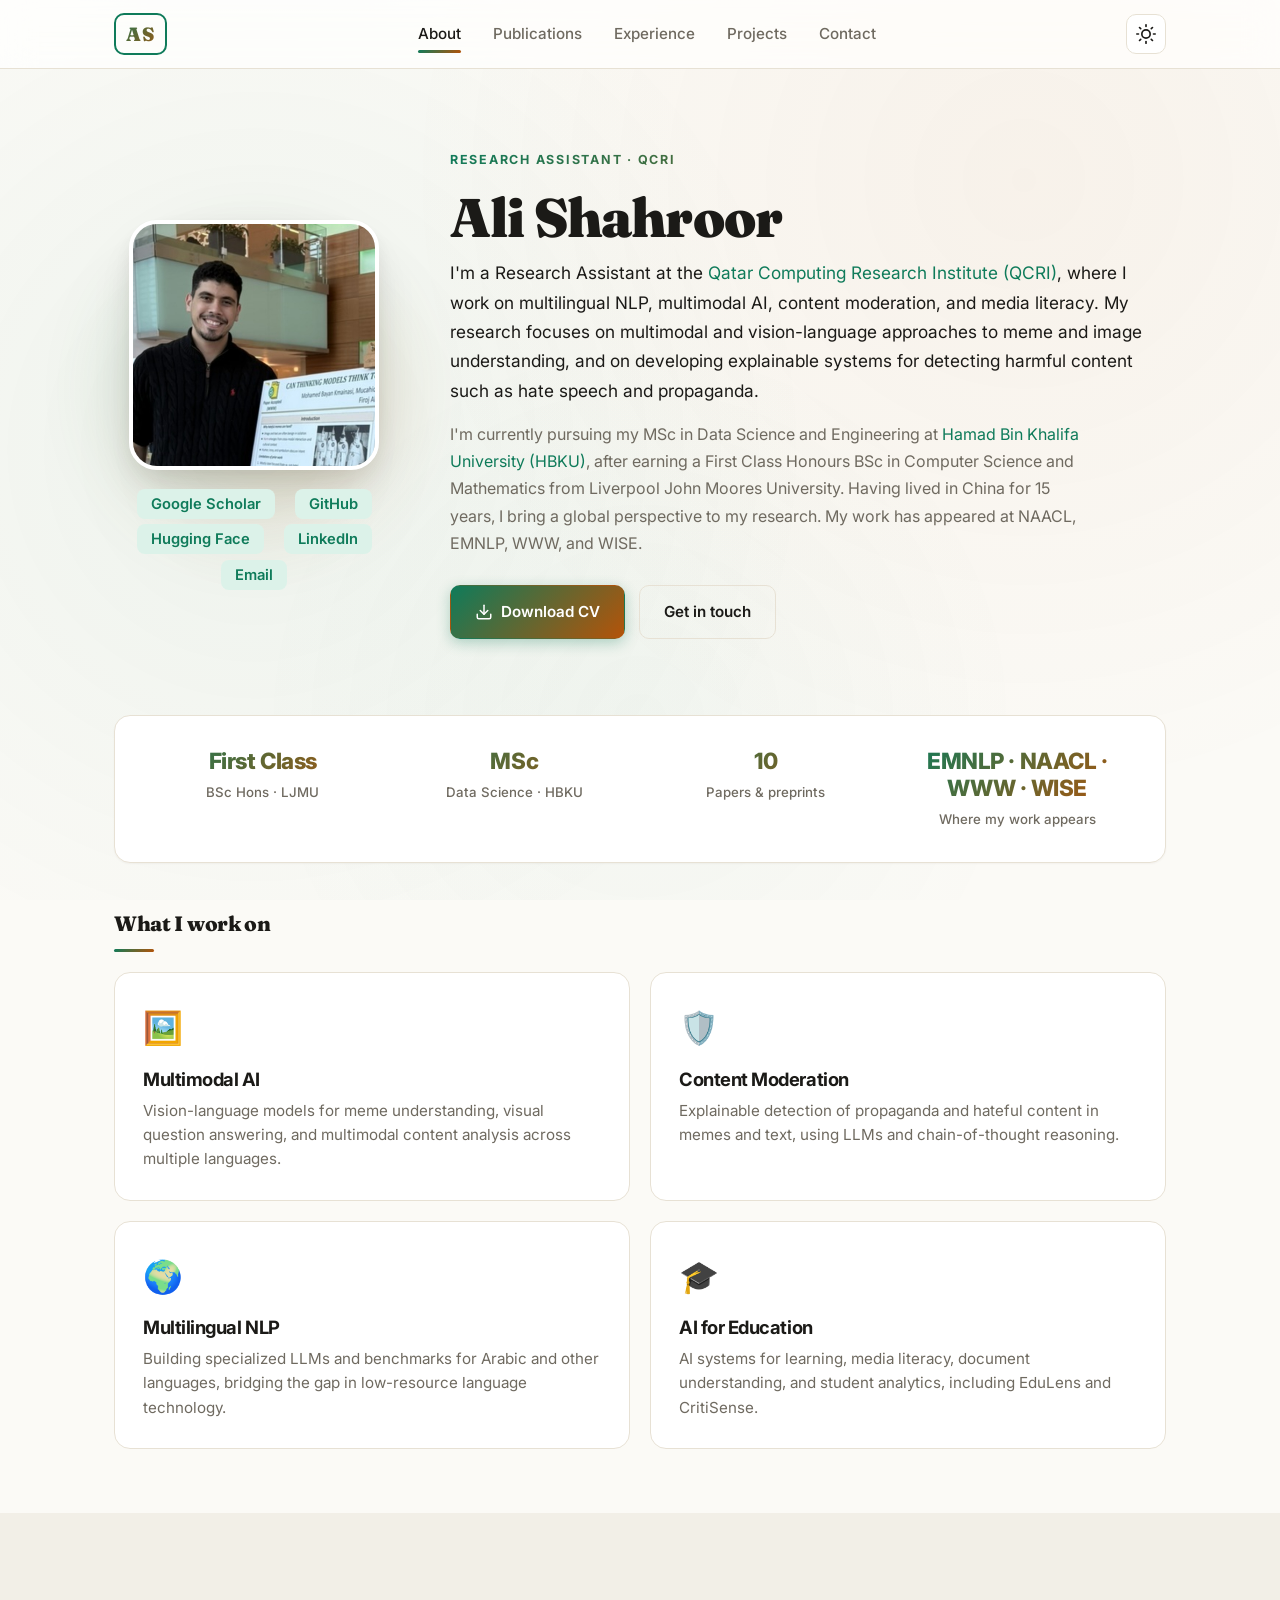
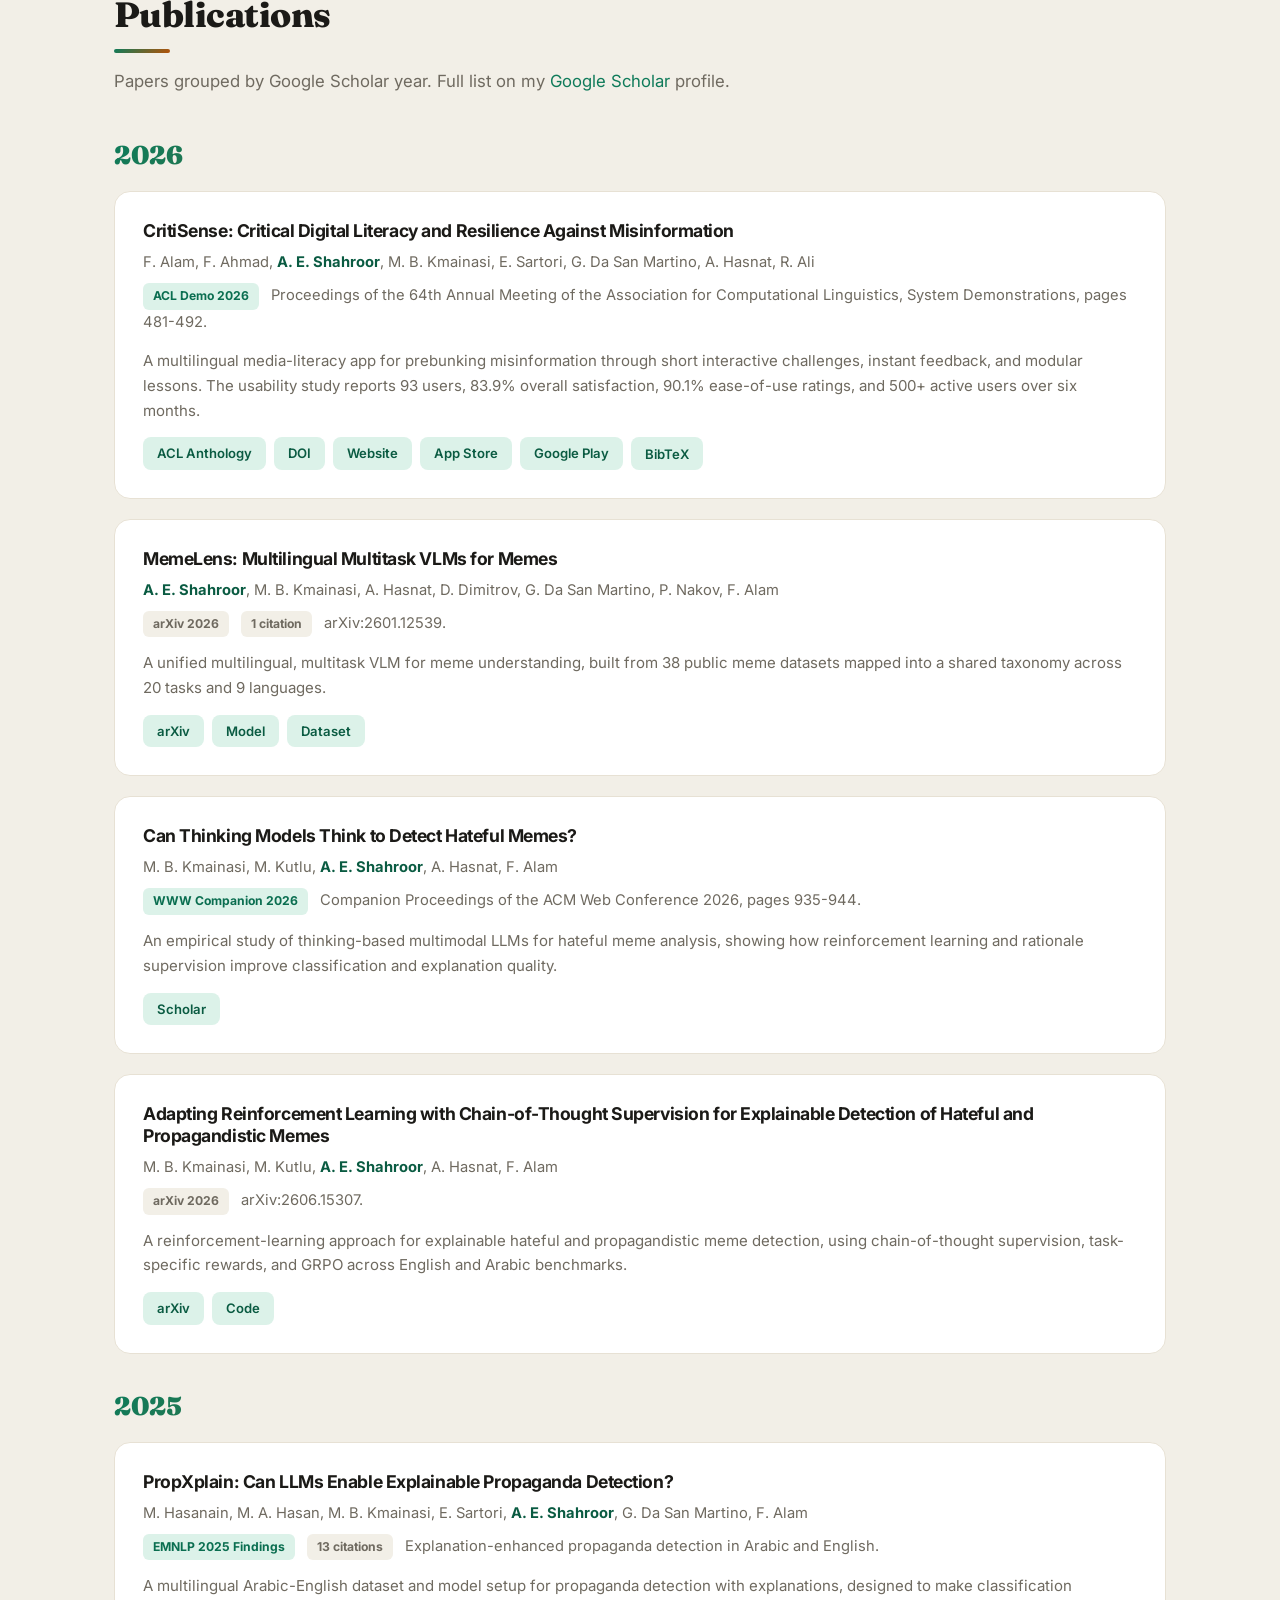
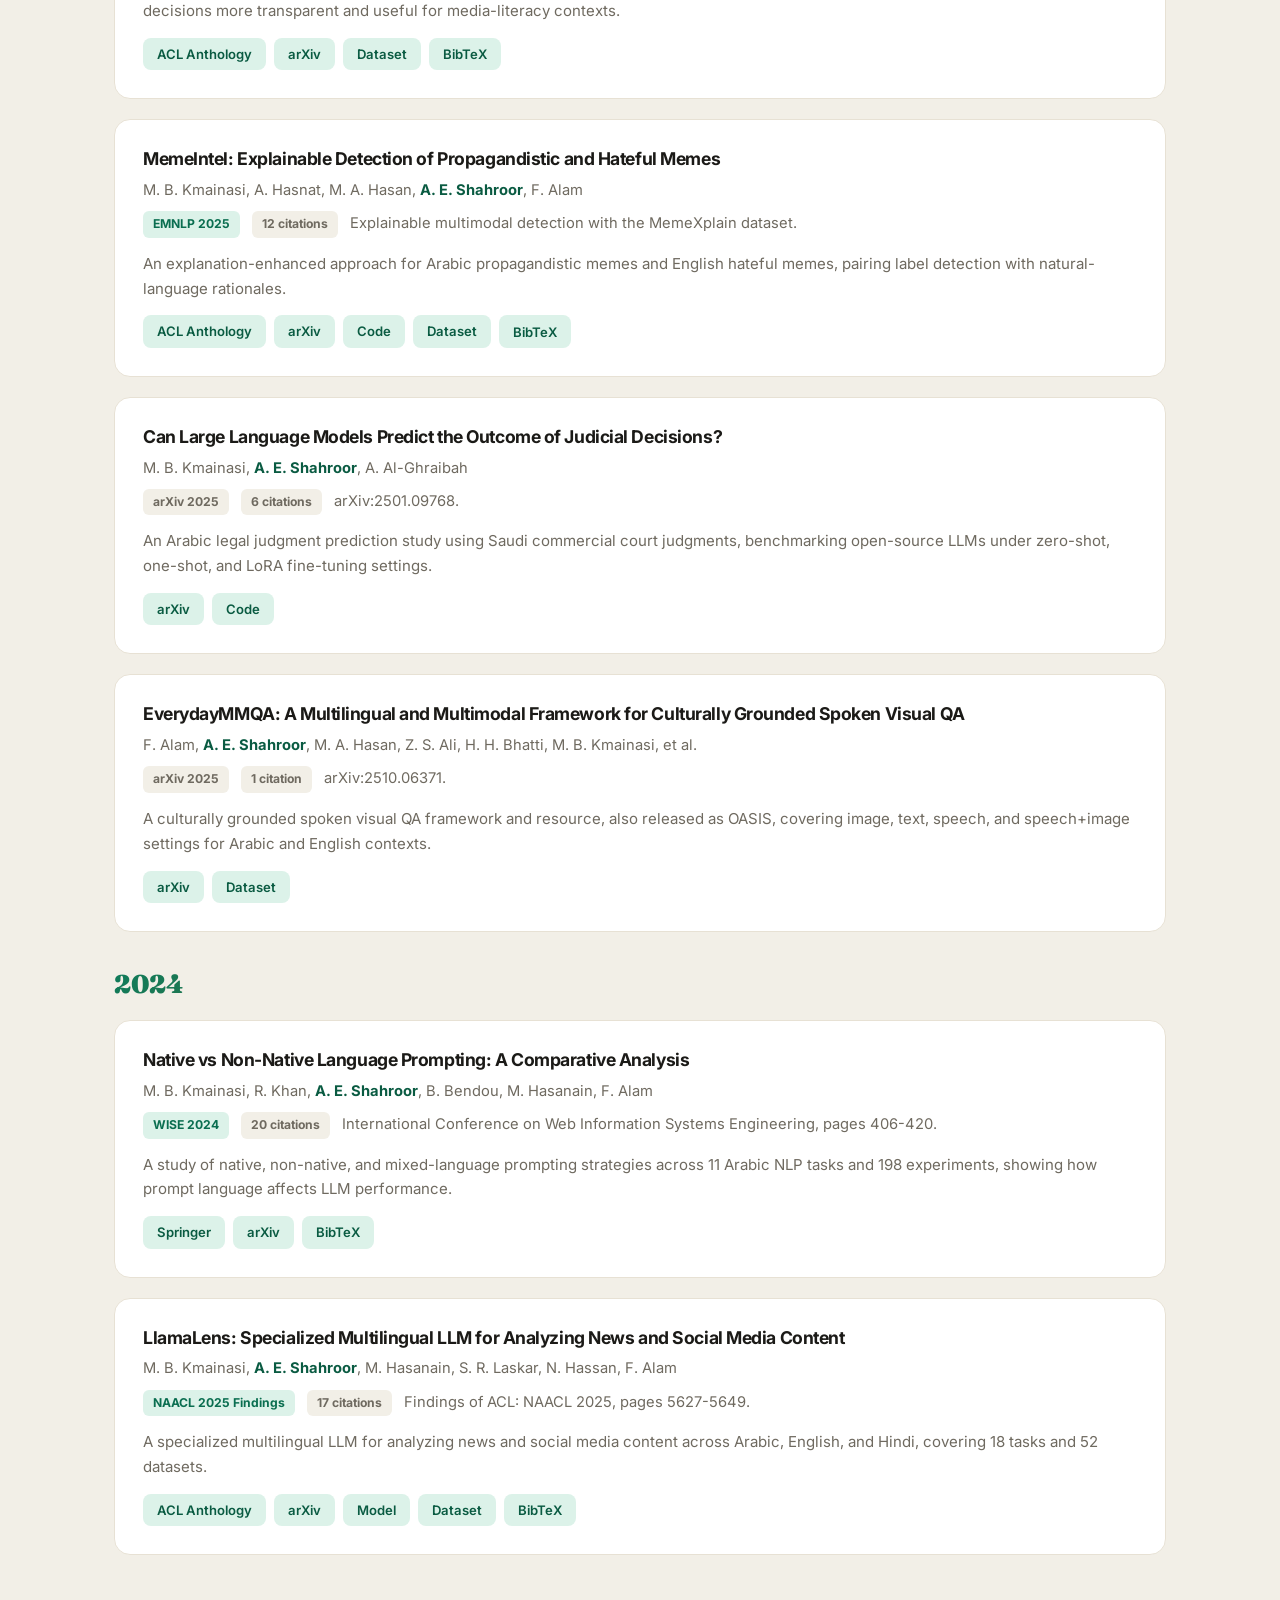
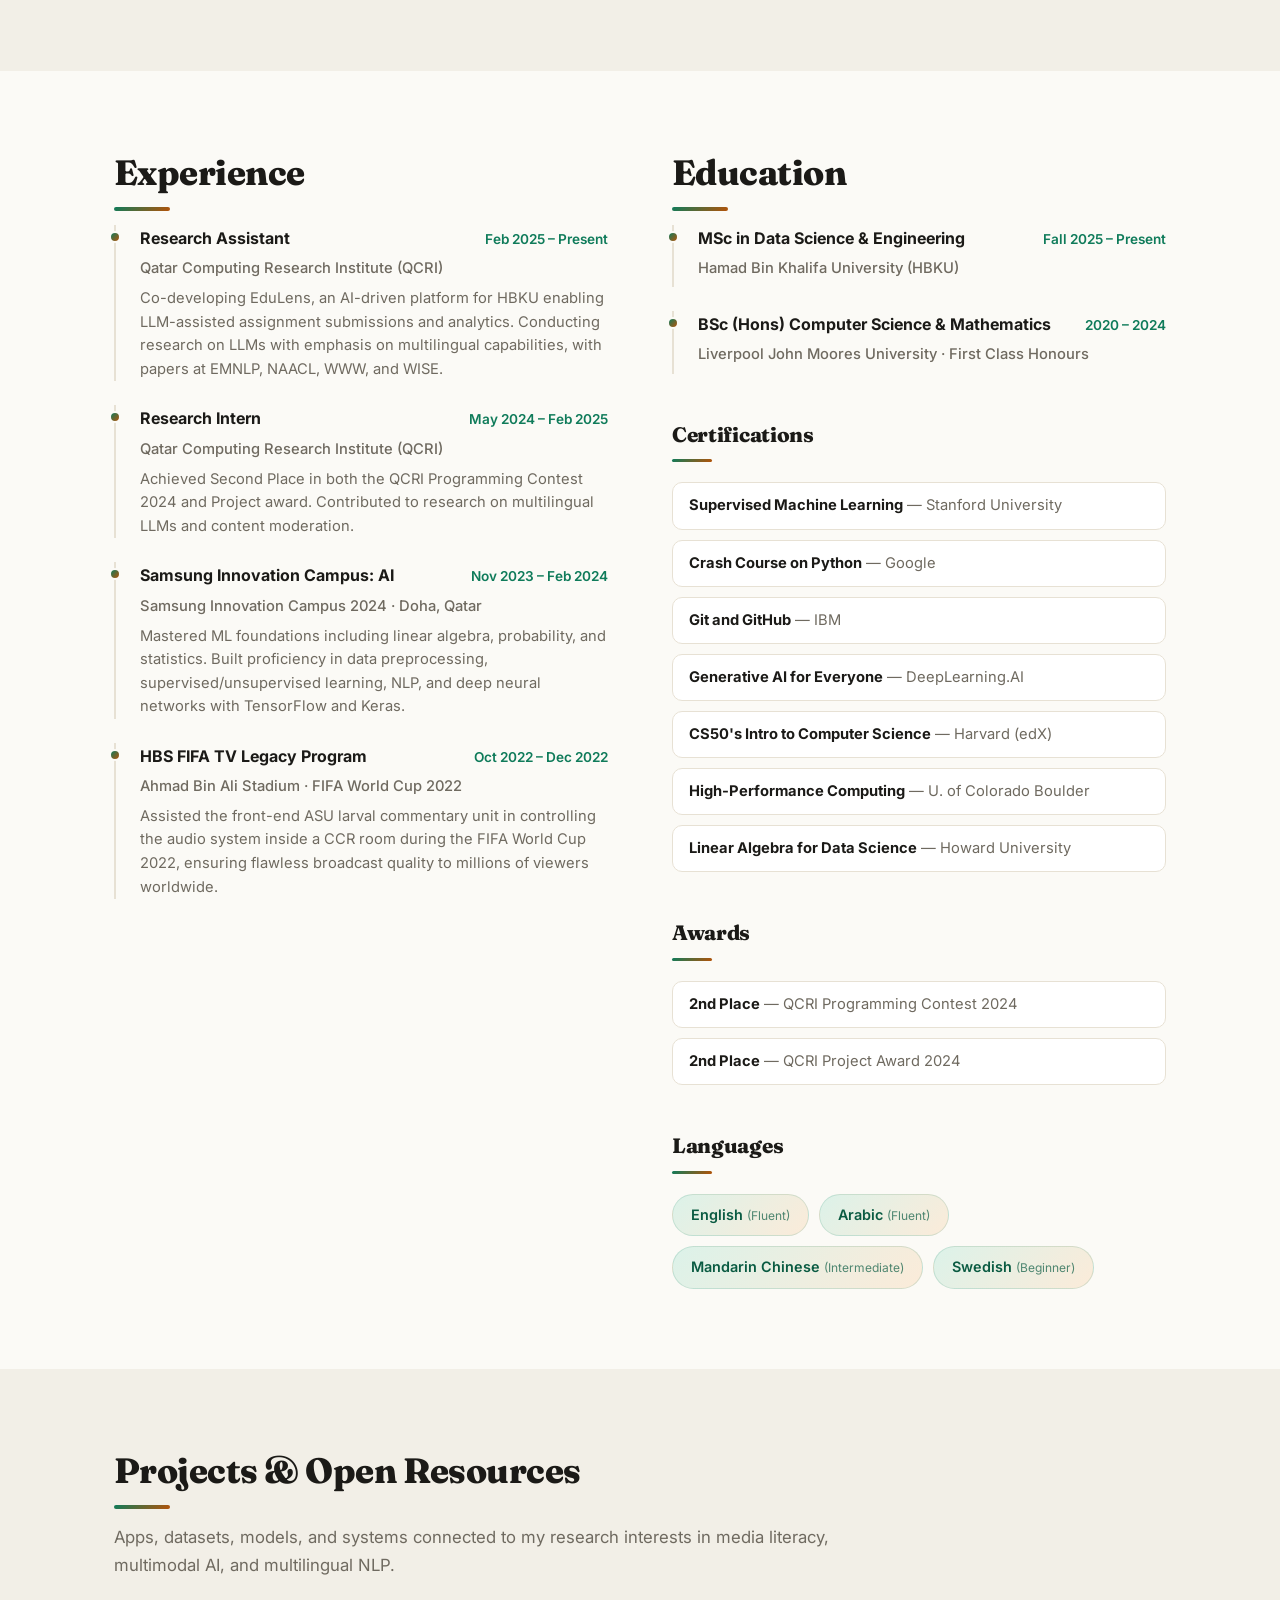
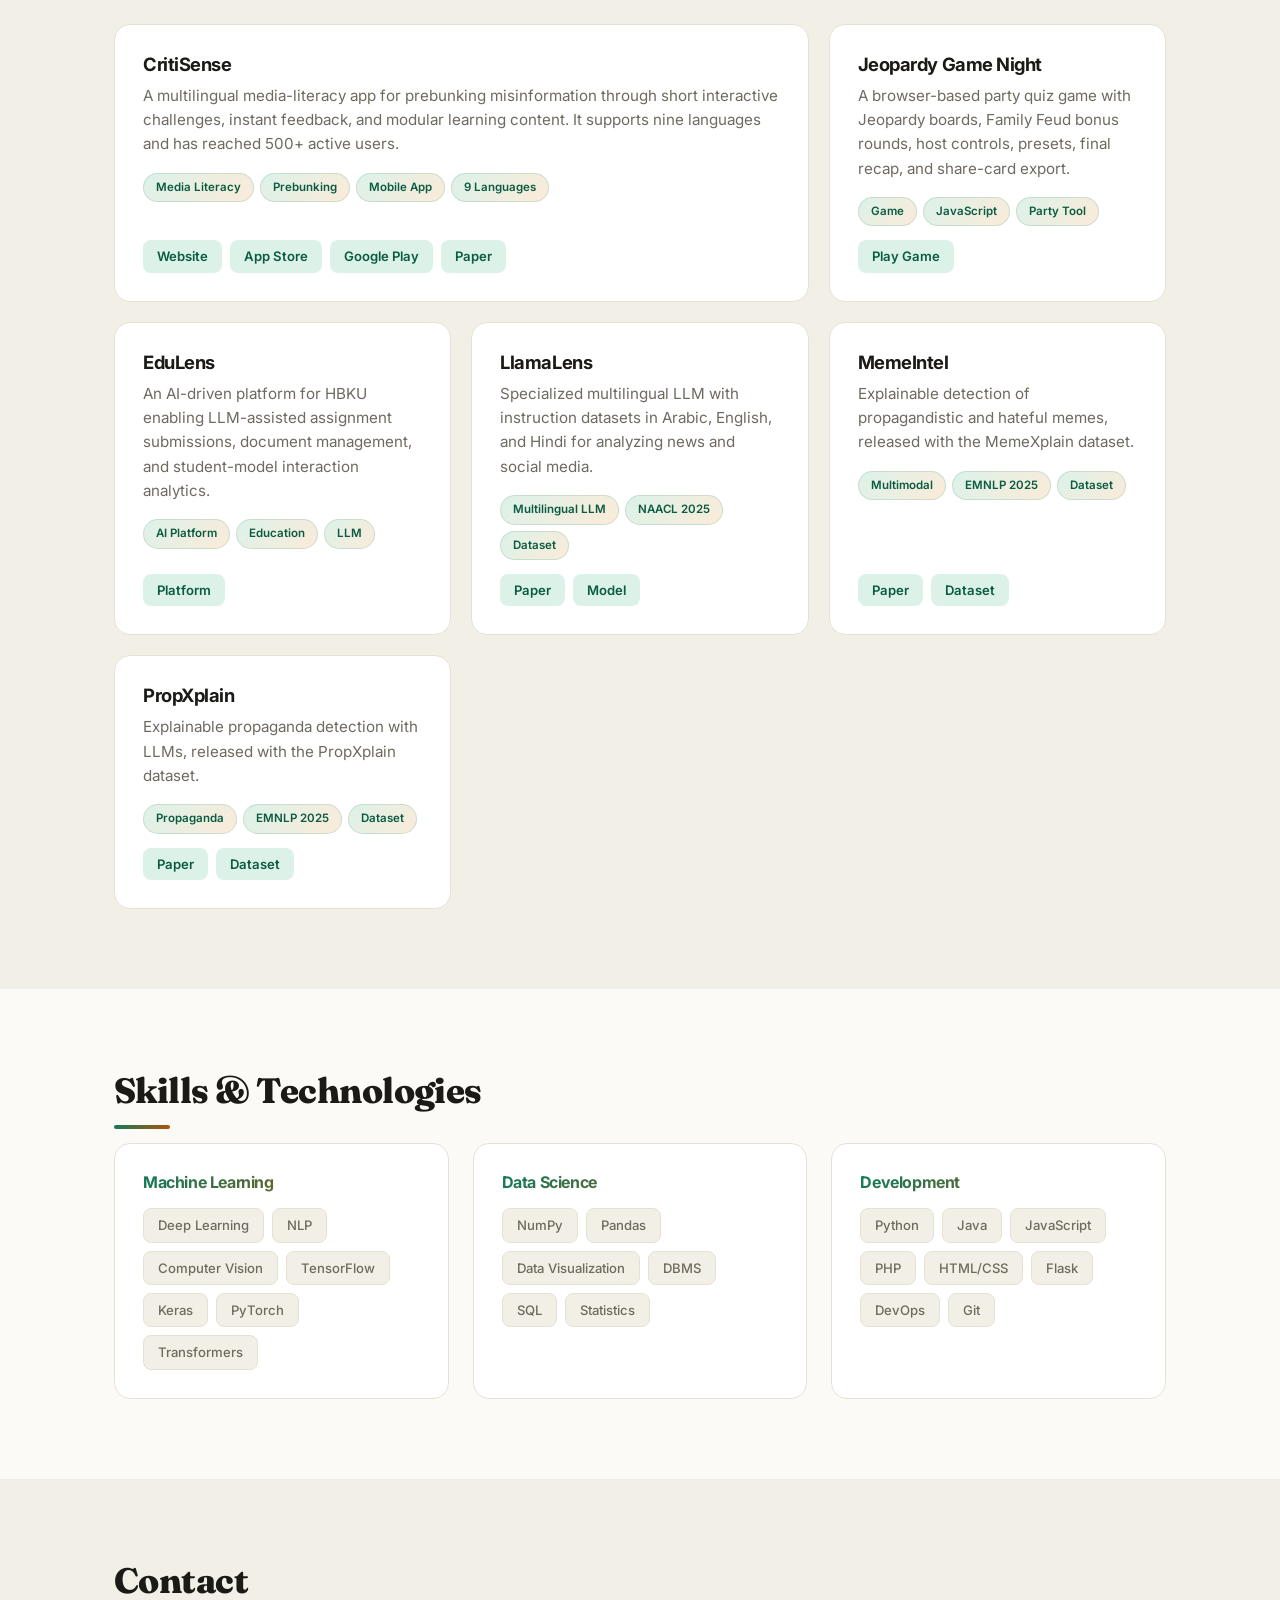
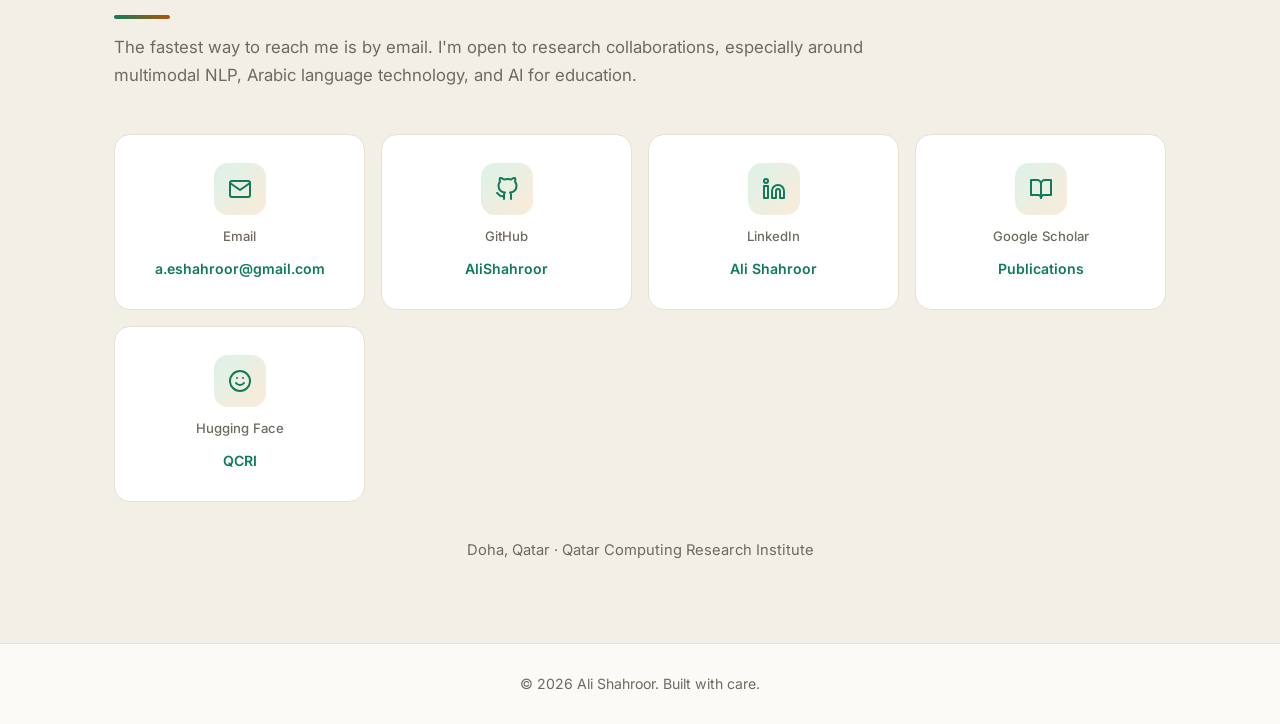
==== commit 71a6a9a2: "Merge publication summaries into entries" ====
--- a/index.html
+++ b/index.html
@@ -158,18 +158,102 @@
       <div class="container">
         <h2 class="section__title">Publications</h2>
         <p class="section__intro">
-          Selected papers. Full list on my
+          Papers grouped by Google Scholar year. Full list on my
           <a href="https://scholar.google.com/citations?user=9D7bdQ4AAAAJ&hl=en" target="_blank" rel="noopener">Google Scholar</a> profile.
         </p>
+
+        <!-- 2026 -->
+        <div class="pub-group">
+          <h3 class="pub-group__year">2026</h3>
+          <ol class="pubs">
+            <li class="pub" data-anim>
+              <h3 class="pub__title">CritiSense: Critical Digital Literacy and Resilience Against Misinformation</h3>
+              <p class="pub__authors">F. Alam, F. Ahmad, <b>A. E. Shahroor</b>, M. B. Kmainasi, E. Sartori, G. Da San Martino, A. Hasnat, R. Ali</p>
+              <p class="pub__venue"><span class="badge badge--top">ACL Demo 2026</span> Proceedings of the 64th Annual Meeting of the Association for Computational Linguistics, System Demonstrations, pages 481-492.</p>
+              <p class="pub__summary">A multilingual media-literacy app for prebunking misinformation through short interactive challenges, instant feedback, and modular lessons. The usability study reports 93 users, 83.9% overall satisfaction, 90.1% ease-of-use ratings, and 500+ active users over six months.</p>
+              <div class="pub__links">
+                <a href="https://aclanthology.org/2026.acl-demo.48/" target="_blank" rel="noopener">ACL Anthology</a>
+                <a href="https://doi.org/10.18653/v1/2026.acl-demo.48" target="_blank" rel="noopener">DOI</a>
+                <a href="https://critisense-web.digitqr.net/" target="_blank" rel="noopener">Website</a>
+                <a href="https://apps.apple.com/us/app/critisense/id6749675792" target="_blank" rel="noopener">App Store</a>
+                <a href="https://play.google.com/store/apps/details?id=com.critisense&amp;hl=en" target="_blank" rel="noopener">Google Play</a>
+                <button class="cite-btn" aria-expanded="false">BibTeX</button>
+              </div>
+              <pre class="bibtex">@inproceedings{alam-etal-2026-critisense,
+  title     = {{C}riti{S}ense: Critical Digital Literacy and Resilience Against Misinformation},
+  author    = {Alam, Firoj and Ahmad, Fatema and Shahroor, Ali Ezzat and Kmainasi, Mohamed Bayan and Sartori, Elisa and Da San Martino, Giovanni and Hasnat, Abul and Ali, Raian},
+  booktitle = {Proceedings of the 64th Annual Meeting of the Association for Computational Linguistics (Volume 3: System Demonstrations)},
+  year      = {2026},
+  pages     = {481--492},
+  doi       = {10.18653/v1/2026.acl-demo.48},
+  url       = {https://aclanthology.org/2026.acl-demo.48/}
+}</pre>
+            </li>
+
+            <li class="pub" data-anim>
+              <h3 class="pub__title">MemeLens: Multilingual Multitask VLMs for Memes</h3>
+              <p class="pub__authors"><b>A. E. Shahroor</b>, M. B. Kmainasi, A. Hasnat, D. Dimitrov, G. Da San Martino, P. Nakov, F. Alam</p>
+              <p class="pub__venue"><span class="badge">arXiv 2026</span> <span class="badge">1 citation</span> arXiv:2601.12539.</p>
+              <p class="pub__summary">A unified multilingual, multitask VLM for meme understanding, built from 38 public meme datasets mapped into a shared taxonomy across 20 tasks and 9 languages.</p>
+              <div class="pub__links">
+                <a href="https://arxiv.org/abs/2601.12539" target="_blank" rel="noopener">arXiv</a>
+                <a href="https://huggingface.co/QCRI/MemeLens-VLM" target="_blank" rel="noopener">Model</a>
+                <a href="https://huggingface.co/datasets/QCRI/MemeLens" target="_blank" rel="noopener">Dataset</a>
+              </div>
+            </li>
+
+            <li class="pub" data-anim>
+              <h3 class="pub__title">Can Thinking Models Think to Detect Hateful Memes?</h3>
+              <p class="pub__authors">M. B. Kmainasi, M. Kutlu, <b>A. E. Shahroor</b>, A. Hasnat, F. Alam</p>
+              <p class="pub__venue"><span class="badge badge--top">WWW Companion 2026</span> Companion Proceedings of the ACM Web Conference 2026, pages 935-944.</p>
+              <p class="pub__summary">An empirical study of thinking-based multimodal LLMs for hateful meme analysis, showing how reinforcement learning and rationale supervision improve classification and explanation quality.</p>
+              <div class="pub__links">
+                <a href="https://scholar.google.com/citations?view_op=view_citation&amp;hl=en&amp;user=9D7bdQ4AAAAJ&amp;citation_for_view=9D7bdQ4AAAAJ:_FxGoFyzp5QC" target="_blank" rel="noopener">Scholar</a>
+              </div>
+            </li>
+
+            <li class="pub" data-anim>
+              <h3 class="pub__title">Adapting Reinforcement Learning with Chain-of-Thought Supervision for Explainable Detection of Hateful and Propagandistic Memes</h3>
+              <p class="pub__authors">M. B. Kmainasi, M. Kutlu, <b>A. E. Shahroor</b>, A. Hasnat, F. Alam</p>
+              <p class="pub__venue"><span class="badge">arXiv 2026</span> arXiv:2606.15307.</p>
+              <p class="pub__summary">A reinforcement-learning approach for explainable hateful and propagandistic meme detection, using chain-of-thought supervision, task-specific rewards, and GRPO across English and Arabic benchmarks.</p>
+              <div class="pub__links">
+                <a href="https://arxiv.org/abs/2606.15307" target="_blank" rel="noopener">arXiv</a>
+                <a href="https://github.com/MohamedBayan/MemeReason" target="_blank" rel="noopener">Code</a>
+              </div>
+            </li>
+          </ol>
+        </div>
 
         <!-- 2025 -->
         <div class="pub-group">
           <h3 class="pub-group__year">2025</h3>
           <ol class="pubs">
             <li class="pub" data-anim>
+              <h3 class="pub__title">PropXplain: Can LLMs Enable Explainable Propaganda Detection?</h3>
+              <p class="pub__authors">M. Hasanain, M. A. Hasan, M. B. Kmainasi, E. Sartori, <b>A. E. Shahroor</b>, G. Da San Martino, F. Alam</p>
+              <p class="pub__venue"><span class="badge badge--top">EMNLP 2025 Findings</span> <span class="badge">13 citations</span> Explanation-enhanced propaganda detection in Arabic and English.</p>
+              <p class="pub__summary">A multilingual Arabic-English dataset and model setup for propaganda detection with explanations, designed to make classification decisions more transparent and useful for media-literacy contexts.</p>
+              <div class="pub__links">
+                <a href="https://aclanthology.org/2025.findings-emnlp.1296/" target="_blank" rel="noopener">ACL Anthology</a>
+                <a href="https://arxiv.org/abs/2502.16550" target="_blank" rel="noopener">arXiv</a>
+                <a href="https://huggingface.co/datasets/QCRI/PropXplain" target="_blank" rel="noopener">Dataset</a>
+                <button class="cite-btn" aria-expanded="false">BibTeX</button>
+              </div>
+              <pre class="bibtex">@inproceedings{hasanain2025propxplain,
+  title     = {PropXplain: Can LLMs Enable Explainable Propaganda Detection?},
+  author    = {Hasanain, Maram and Hasan, Md. Arid and Kmainasi, Mohamed Bayan and Sartori, Elisa and Shahroor, Ali Ezzat and Da San Martino, Giovanni and Alam, Firoj},
+  booktitle = {Findings of the Association for Computational Linguistics: EMNLP 2025},
+  year      = {2025},
+  url       = {https://aclanthology.org/2025.findings-emnlp.1296/}
+}</pre>
+            </li>
+
+            <li class="pub" data-anim>
               <h3 class="pub__title">MemeIntel: Explainable Detection of Propagandistic and Hateful Memes</h3>
               <p class="pub__authors">M. B. Kmainasi, A. Hasnat, M. A. Hasan, <b>A. E. Shahroor</b>, F. Alam</p>
-              <p class="pub__venue"><span class="badge badge--top">EMNLP 2025</span> Explainable multimodal detection with a dedicated instruction dataset.</p>
+              <p class="pub__venue"><span class="badge badge--top">EMNLP 2025</span> <span class="badge">12 citations</span> Explainable multimodal detection with the MemeXplain dataset.</p>
+              <p class="pub__summary">An explanation-enhanced approach for Arabic propagandistic memes and English hateful memes, pairing label detection with natural-language rationales.</p>
               <div class="pub__links">
                 <a href="https://aclanthology.org/2025.emnlp-main.1539/" target="_blank" rel="noopener">ACL Anthology</a>
                 <a href="https://arxiv.org/abs/2502.16612" target="_blank" rel="noopener">arXiv</a>
@@ -187,50 +271,24 @@
             </li>
 
             <li class="pub" data-anim>
-              <h3 class="pub__title">PropXplain: Can LLMs Enable Explainable Propaganda Detection?</h3>
-              <p class="pub__authors">M. Hasanain, M. A. Hasan, M. B. Kmainasi, E. Sartori, <b>A. E. Shahroor</b>, G. Da San Martino, F. Alam</p>
-              <p class="pub__venue"><span class="badge badge--top">EMNLP 2025 Findings</span> Using LLMs to make propaganda detection explainable.</p>
-              <div class="pub__links">
-                <a href="https://aclanthology.org/2025.findings-emnlp.1296/" target="_blank" rel="noopener">ACL Anthology</a>
-                <a href="https://arxiv.org/abs/2502.16550" target="_blank" rel="noopener">arXiv</a>
-                <a href="https://huggingface.co/datasets/QCRI/PropXplain" target="_blank" rel="noopener">Dataset</a>
-                <button class="cite-btn" aria-expanded="false">BibTeX</button>
-              </div>
-              <pre class="bibtex">@inproceedings{hasanain2025propxplain,
-  title     = {PropXplain: Can LLMs Enable Explainable Propaganda Detection?},
-  author    = {Hasanain, Maram and Hasan, Md. Arid and Kmainasi, Mohamed Bayan and Sartori, Elisa and Shahroor, Ali Ezzat and Da San Martino, Giovanni and Nakov, Preslav and Alam, Firoj},
-  booktitle = {Findings of the Association for Computational Linguistics: EMNLP 2025},
-  year      = {2025},
-  url       = {https://aclanthology.org/2025.findings-emnlp.1296/}
-}</pre>
-            </li>
-
-            <li class="pub" data-anim>
-              <h3 class="pub__title">LlamaLens: Specialized Multilingual LLM for Analyzing News and Social Media Content</h3>
-              <p class="pub__authors">M. B. Kmainasi, <b>A. E. Shahroor</b>, M. Hasanain, S. R. Laskar, N. Hassan, F. Alam</p>
-              <p class="pub__venue"><span class="badge badge--top">NAACL 2025 Findings</span> An instruction-tuned multilingual LLM for analyzing news and social-media content.</p>
-              <div class="pub__links">
-                <a href="https://aclanthology.org/2025.findings-naacl.313/" target="_blank" rel="noopener">ACL Anthology</a>
-                <a href="https://arxiv.org/abs/2410.15308" target="_blank" rel="noopener">arXiv</a>
-                <a href="https://huggingface.co/QCRI/LlamaLens" target="_blank" rel="noopener">Model</a>
-                <a href="https://huggingface.co/datasets/QCRI/LlamaLens-English" target="_blank" rel="noopener">Dataset</a>
-                <button class="cite-btn" aria-expanded="false">BibTeX</button>
-              </div>
-              <pre class="bibtex">@inproceedings{kmainasi2025llamalens,
-  title     = {LlamaLens: Specialized Multilingual LLM for Analyzing News and Social Media Content},
-  author    = {Kmainasi, Mohamed Bayan and Shahroor, Ali Ezzat and Hasanain, Maram and Laskar, Sahinur Rahman and Hassan, Naeemul and Alam, Firoj},
-  booktitle = {Findings of the Association for Computational Linguistics: NAACL 2025},
-  year      = {2025},
-  url       = {https://aclanthology.org/2025.findings-naacl.313/}
-}</pre>
+              <h3 class="pub__title">Can Large Language Models Predict the Outcome of Judicial Decisions?</h3>
+              <p class="pub__authors">M. B. Kmainasi, <b>A. E. Shahroor</b>, A. Al-Ghraibah</p>
+              <p class="pub__venue"><span class="badge">arXiv 2025</span> <span class="badge">6 citations</span> arXiv:2501.09768.</p>
+              <p class="pub__summary">An Arabic legal judgment prediction study using Saudi commercial court judgments, benchmarking open-source LLMs under zero-shot, one-shot, and LoRA fine-tuning settings.</p>
+              <div class="pub__links">
+                <a href="https://arxiv.org/abs/2501.09768" target="_blank" rel="noopener">arXiv</a>
+                <a href="https://github.com/MohamedBayan/Arabic-Legal-Judgment-Prediction" target="_blank" rel="noopener">Code</a>
+              </div>
             </li>
 
             <li class="pub" data-anim>
               <h3 class="pub__title">EverydayMMQA: A Multilingual and Multimodal Framework for Culturally Grounded Spoken Visual QA</h3>
               <p class="pub__authors">F. Alam, <b>A. E. Shahroor</b>, M. A. Hasan, Z. S. Ali, H. H. Bhatti, M. B. Kmainasi, et al.</p>
-              <p class="pub__venue"><span class="badge">Preprint</span> Culturally grounded spoken visual question answering across languages.</p>
+              <p class="pub__venue"><span class="badge">arXiv 2025</span> <span class="badge">1 citation</span> arXiv:2510.06371.</p>
+              <p class="pub__summary">A culturally grounded spoken visual QA framework and resource, also released as OASIS, covering image, text, speech, and speech+image settings for Arabic and English contexts.</p>
               <div class="pub__links">
                 <a href="https://arxiv.org/abs/2510.06371" target="_blank" rel="noopener">arXiv</a>
+                <a href="https://huggingface.co/datasets/QCRI/OASIS" target="_blank" rel="noopener">Dataset</a>
               </div>
             </li>
           </ol>
@@ -243,7 +301,8 @@
             <li class="pub" data-anim>
               <h3 class="pub__title">Native vs Non-Native Language Prompting: A Comparative Analysis</h3>
               <p class="pub__authors">M. B. Kmainasi, R. Khan, <b>A. E. Shahroor</b>, B. Bendou, M. Hasanain, F. Alam</p>
-              <p class="pub__venue"><span class="badge badge--top">WISE 2024</span> Does prompting in your native language help LLM performance?</p>
+              <p class="pub__venue"><span class="badge badge--top">WISE 2024</span> <span class="badge">20 citations</span> International Conference on Web Information Systems Engineering, pages 406-420.</p>
+              <p class="pub__summary">A study of native, non-native, and mixed-language prompting strategies across 11 Arabic NLP tasks and 198 experiments, showing how prompt language affects LLM performance.</p>
               <div class="pub__links">
                 <a href="https://link.springer.com/chapter/10.1007/978-981-96-0576-7_30" target="_blank" rel="noopener">Springer</a>
                 <a href="https://arxiv.org/abs/2409.07054" target="_blank" rel="noopener">arXiv</a>
@@ -258,108 +317,28 @@
   url       = {https://doi.org/10.1007/978-981-96-0576-7_30}
 }</pre>
             </li>
+
+            <li class="pub" data-anim>
+              <h3 class="pub__title">LlamaLens: Specialized Multilingual LLM for Analyzing News and Social Media Content</h3>
+              <p class="pub__authors">M. B. Kmainasi, <b>A. E. Shahroor</b>, M. Hasanain, S. R. Laskar, N. Hassan, F. Alam</p>
+              <p class="pub__venue"><span class="badge badge--top">NAACL 2025 Findings</span> <span class="badge">17 citations</span> Findings of ACL: NAACL 2025, pages 5627-5649.</p>
+              <p class="pub__summary">A specialized multilingual LLM for analyzing news and social media content across Arabic, English, and Hindi, covering 18 tasks and 52 datasets.</p>
+              <div class="pub__links">
+                <a href="https://aclanthology.org/2025.findings-naacl.313/" target="_blank" rel="noopener">ACL Anthology</a>
+                <a href="https://arxiv.org/abs/2410.15308" target="_blank" rel="noopener">arXiv</a>
+                <a href="https://huggingface.co/QCRI/LlamaLens" target="_blank" rel="noopener">Model</a>
+                <a href="https://huggingface.co/datasets/QCRI/LlamaLens-English" target="_blank" rel="noopener">Dataset</a>
+                <button class="cite-btn" aria-expanded="false">BibTeX</button>
+              </div>
+              <pre class="bibtex">@inproceedings{kmainasi2025llamalens,
+  title     = {LlamaLens: Specialized Multilingual LLM for Analyzing News and Social Media Content},
+  author    = {Kmainasi, Mohamed Bayan and Shahroor, Ali Ezzat and Hasanain, Maram and Laskar, Sahinur Rahman and Hassan, Naeemul and Alam, Firoj},
+  booktitle = {Findings of the Association for Computational Linguistics: NAACL 2025},
+  year      = {2025},
+  url       = {https://aclanthology.org/2025.findings-naacl.313/}
+}</pre>
+            </li>
           </ol>
-        </div>
-
-        <div class="paper-summaries" data-anim>
-          <h3 class="section__title section__title--sub">Paper Summaries</h3>
-          <div class="paper-list">
-            <article class="paper-card paper-card--featured">
-              <div class="paper-card__top">
-                <h3>CritiSense: Critical Digital Literacy and Resilience Against Misinformation</h3>
-                <span class="badge">Preprint</span>
-              </div>
-              <p>
-                A multilingual media-literacy and prebunking platform that teaches users to recognize manipulation tactics through short interactive challenges, instant feedback, and modular lessons. The study reports results from 93 users, with 83.9% overall satisfaction, 90.1% rating the app as easy to use, and 500+ active users reached over six months.
-              </p>
-              <div class="pub__links">
-                <a href="https://arxiv.org/abs/2603.16672" target="_blank" rel="noopener">arXiv</a>
-                <a href="https://critisense-web.digitqr.net/" target="_blank" rel="noopener">Website</a>
-                <a href="https://apps.apple.com/us/app/critisense/id6749675792" target="_blank" rel="noopener">App Store</a>
-                <a href="https://play.google.com/store/apps/details?id=com.critisense&amp;hl=en" target="_blank" rel="noopener">Google Play</a>
-              </div>
-            </article>
-
-            <article class="paper-card">
-              <div class="paper-card__top">
-                <h3>MemeLens: Multilingual Multitask VLMs for Memes</h3>
-                <span class="badge">arXiv 2026</span>
-              </div>
-              <p>A unified multilingual, multitask vision-language model for meme understanding, built from 38 public meme datasets mapped into a shared taxonomy across 20 tasks and 9 languages.</p>
-              <div class="pub__links"><a href="https://arxiv.org/abs/2601.12539" target="_blank" rel="noopener">arXiv</a><a href="https://huggingface.co/QCRI/MemeLens-VLM" target="_blank" rel="noopener">Model</a></div>
-            </article>
-
-            <article class="paper-card">
-              <div class="paper-card__top">
-                <h3>MemeIntel: Explainable Detection of Propagandistic and Hateful Memes</h3>
-                <span class="badge badge--top">EMNLP 2025</span>
-              </div>
-              <p>An explanation-enhanced approach for Arabic propagandistic memes and English hateful memes, pairing label detection with natural-language rationales through the MemeXplain dataset.</p>
-              <div class="pub__links"><a href="https://aclanthology.org/2025.emnlp-main.1539/" target="_blank" rel="noopener">ACL Anthology</a><a href="https://github.com/MohamedBayan/MemeIntel" target="_blank" rel="noopener">Code</a></div>
-            </article>
-
-            <article class="paper-card">
-              <div class="paper-card__top">
-                <h3>PropXplain: Can LLMs Enable Explainable Propaganda Detection?</h3>
-                <span class="badge badge--top">EMNLP 2025 Findings</span>
-              </div>
-              <p>A multilingual Arabic-English dataset and model setup for propaganda detection with explanations, designed to make classification decisions more transparent and useful for media-literacy contexts.</p>
-              <div class="pub__links"><a href="https://aclanthology.org/2025.findings-emnlp.1296/" target="_blank" rel="noopener">ACL Anthology</a><a href="https://huggingface.co/datasets/QCRI/PropXplain" target="_blank" rel="noopener">Dataset</a></div>
-            </article>
-
-            <article class="paper-card">
-              <div class="paper-card__top">
-                <h3>LlamaLens: Specialized Multilingual LLM for News and Social Media</h3>
-                <span class="badge badge--top">NAACL 2025 Findings</span>
-              </div>
-              <p>A specialized multilingual LLM for analyzing news and social media content across Arabic, English, and Hindi, covering 18 tasks and 52 datasets.</p>
-              <div class="pub__links"><a href="https://aclanthology.org/2025.findings-naacl.313/" target="_blank" rel="noopener">ACL Anthology</a><a href="https://huggingface.co/QCRI/LlamaLens" target="_blank" rel="noopener">Model</a></div>
-            </article>
-
-            <article class="paper-card">
-              <div class="paper-card__top">
-                <h3>Adapting Reinforcement Learning with Chain-of-Thought Supervision</h3>
-                <span class="badge">arXiv 2026</span>
-              </div>
-              <p>A reinforcement-learning approach for explainable hateful and propagandistic meme detection, using chain-of-thought supervision, task-specific rewards, and GRPO across English and Arabic benchmarks.</p>
-              <div class="pub__links"><a href="https://arxiv.org/abs/2606.15307" target="_blank" rel="noopener">arXiv</a><a href="https://github.com/MohamedBayan/MemeReason" target="_blank" rel="noopener">Code</a></div>
-            </article>
-
-            <article class="paper-card">
-              <div class="paper-card__top">
-                <h3>Can Thinking Models Think to Detect Hateful Memes?</h3>
-                <span class="badge">WWW 2026</span>
-              </div>
-              <p>An empirical study of thinking-based multimodal LLMs for hateful meme analysis, showing how reinforcement learning and rationale supervision improve classification and explanation quality.</p>
-            </article>
-
-            <article class="paper-card">
-              <div class="paper-card__top">
-                <h3>OASIS / EverydayMMQA</h3>
-                <span class="badge">arXiv 2026</span>
-              </div>
-              <p>A large culturally grounded spoken visual QA resource with 0.92M images and 14.8M QA pairs across text, speech, image, and speech+image settings for Arabic and English contexts.</p>
-              <div class="pub__links"><a href="https://arxiv.org/abs/2510.06371" target="_blank" rel="noopener">arXiv</a><a href="https://huggingface.co/datasets/QCRI/OASIS" target="_blank" rel="noopener">Dataset</a></div>
-            </article>
-
-            <article class="paper-card">
-              <div class="paper-card__top">
-                <h3>Native vs Non-Native Language Prompting</h3>
-                <span class="badge badge--top">WISE 2024</span>
-              </div>
-              <p>A study of native, non-native, and mixed-language prompting strategies across 11 Arabic NLP tasks and 198 experiments, showing how prompt language affects LLM performance.</p>
-              <div class="pub__links"><a href="https://link.springer.com/chapter/10.1007/978-981-96-0576-7_30" target="_blank" rel="noopener">Springer</a><a href="https://arxiv.org/abs/2409.07054" target="_blank" rel="noopener">arXiv</a></div>
-            </article>
-
-            <article class="paper-card">
-              <div class="paper-card__top">
-                <h3>Can Large Language Models Predict the Outcome of Judicial Decisions?</h3>
-                <span class="badge">arXiv 2025</span>
-              </div>
-              <p>An Arabic legal judgment prediction study using Saudi commercial court judgments, benchmarking open-source LLMs under zero-shot, one-shot, and LoRA fine-tuning settings.</p>
-              <div class="pub__links"><a href="https://arxiv.org/abs/2501.09768" target="_blank" rel="noopener">arXiv</a><a href="https://github.com/MohamedBayan/Arabic-Legal-Judgment-Prediction" target="_blank" rel="noopener">Code</a></div>
-            </article>
-          </div>
         </div>
       </div>
     </section>
@@ -453,7 +432,7 @@
               <a href="https://critisense-web.digitqr.net/" target="_blank" rel="noopener">Website</a>
               <a href="https://apps.apple.com/us/app/critisense/id6749675792" target="_blank" rel="noopener">App Store</a>
               <a href="https://play.google.com/store/apps/details?id=com.critisense&amp;hl=en" target="_blank" rel="noopener">Google Play</a>
-              <a href="https://arxiv.org/abs/2603.16672" target="_blank" rel="noopener">Paper</a>
+              <a href="https://aclanthology.org/2026.acl-demo.48/" target="_blank" rel="noopener">Paper</a>
             </div>
           </article>
 
--- a/assets/css/style.css
+++ b/assets/css/style.css
@@ -290,6 +290,12 @@
 .pub__authors { font-size: 0.92rem; color: var(--text-muted); margin-bottom: 8px; }
 .pub__authors b { color: var(--accent-strong); font-weight: 700; }
 .pub__venue { font-size: 0.92rem; color: var(--text-muted); margin-bottom: 14px; }
+.pub__summary {
+  color: var(--text-muted);
+  font-size: 0.94rem;
+  line-height: 1.65;
+  margin-bottom: 14px;
+}
 .badge {
   display: inline-block; font-size: 0.76rem; font-weight: 700; padding: 3px 10px;
   border-radius: 6px; background: var(--badge-bg); color: var(--badge-text);
@@ -313,56 +319,6 @@
   overflow-x: auto; white-space: pre; color: var(--text-muted);
 }
 .bibtex.show { display: block; animation: slideDown 0.3s ease; }
-
-.paper-summaries {
-  margin-top: 52px;
-}
-.paper-list {
-  display: grid;
-  grid-template-columns: repeat(2, 1fr);
-  gap: 16px;
-}
-.paper-card {
-  background: var(--surface);
-  border: 1px solid var(--border);
-  border-radius: var(--radius);
-  padding: 22px;
-  transition: all 0.25s ease;
-}
-.paper-card:hover {
-  border-color: color-mix(in srgb, var(--accent) 30%, var(--border));
-  box-shadow: var(--shadow);
-  transform: translateY(-2px);
-}
-.paper-card--featured {
-  grid-column: 1 / -1;
-  background:
-    linear-gradient(var(--surface), var(--surface)) padding-box,
-    var(--gradient) border-box;
-  border-color: transparent;
-}
-.paper-card__top {
-  display: flex;
-  align-items: flex-start;
-  justify-content: space-between;
-  gap: 16px;
-  margin-bottom: 10px;
-}
-.paper-card h3 {
-  font-size: 1rem;
-  font-weight: 750;
-  letter-spacing: 0;
-}
-.paper-card p {
-  color: var(--text-muted);
-  font-size: 0.92rem;
-  line-height: 1.65;
-  margin-bottom: 14px;
-}
-.paper-card .badge {
-  flex: 0 0 auto;
-  margin: 0;
-}
 
 @keyframes slideDown {
   from { opacity: 0; transform: translateY(-8px); }
@@ -497,7 +453,6 @@
   .cards { grid-template-columns: 1fr; }
   .cards--projects { grid-template-columns: repeat(2, 1fr); }
   .card--featured-project { grid-column: span 2; }
-  .paper-list { grid-template-columns: 1fr; }
   .two-col { grid-template-columns: 1fr; gap: 48px; }
   .skills-grid { grid-template-columns: 1fr; }
   .contact { grid-template-columns: repeat(2, 1fr); }
@@ -525,6 +480,5 @@
   .card--featured-project { grid-column: auto; }
   .contact { grid-template-columns: 1fr; }
   .pub { padding: 20px; }
-  .paper-card__top { flex-direction: column; gap: 8px; }
   .hero__actions { flex-direction: column; align-items: center; }
 }
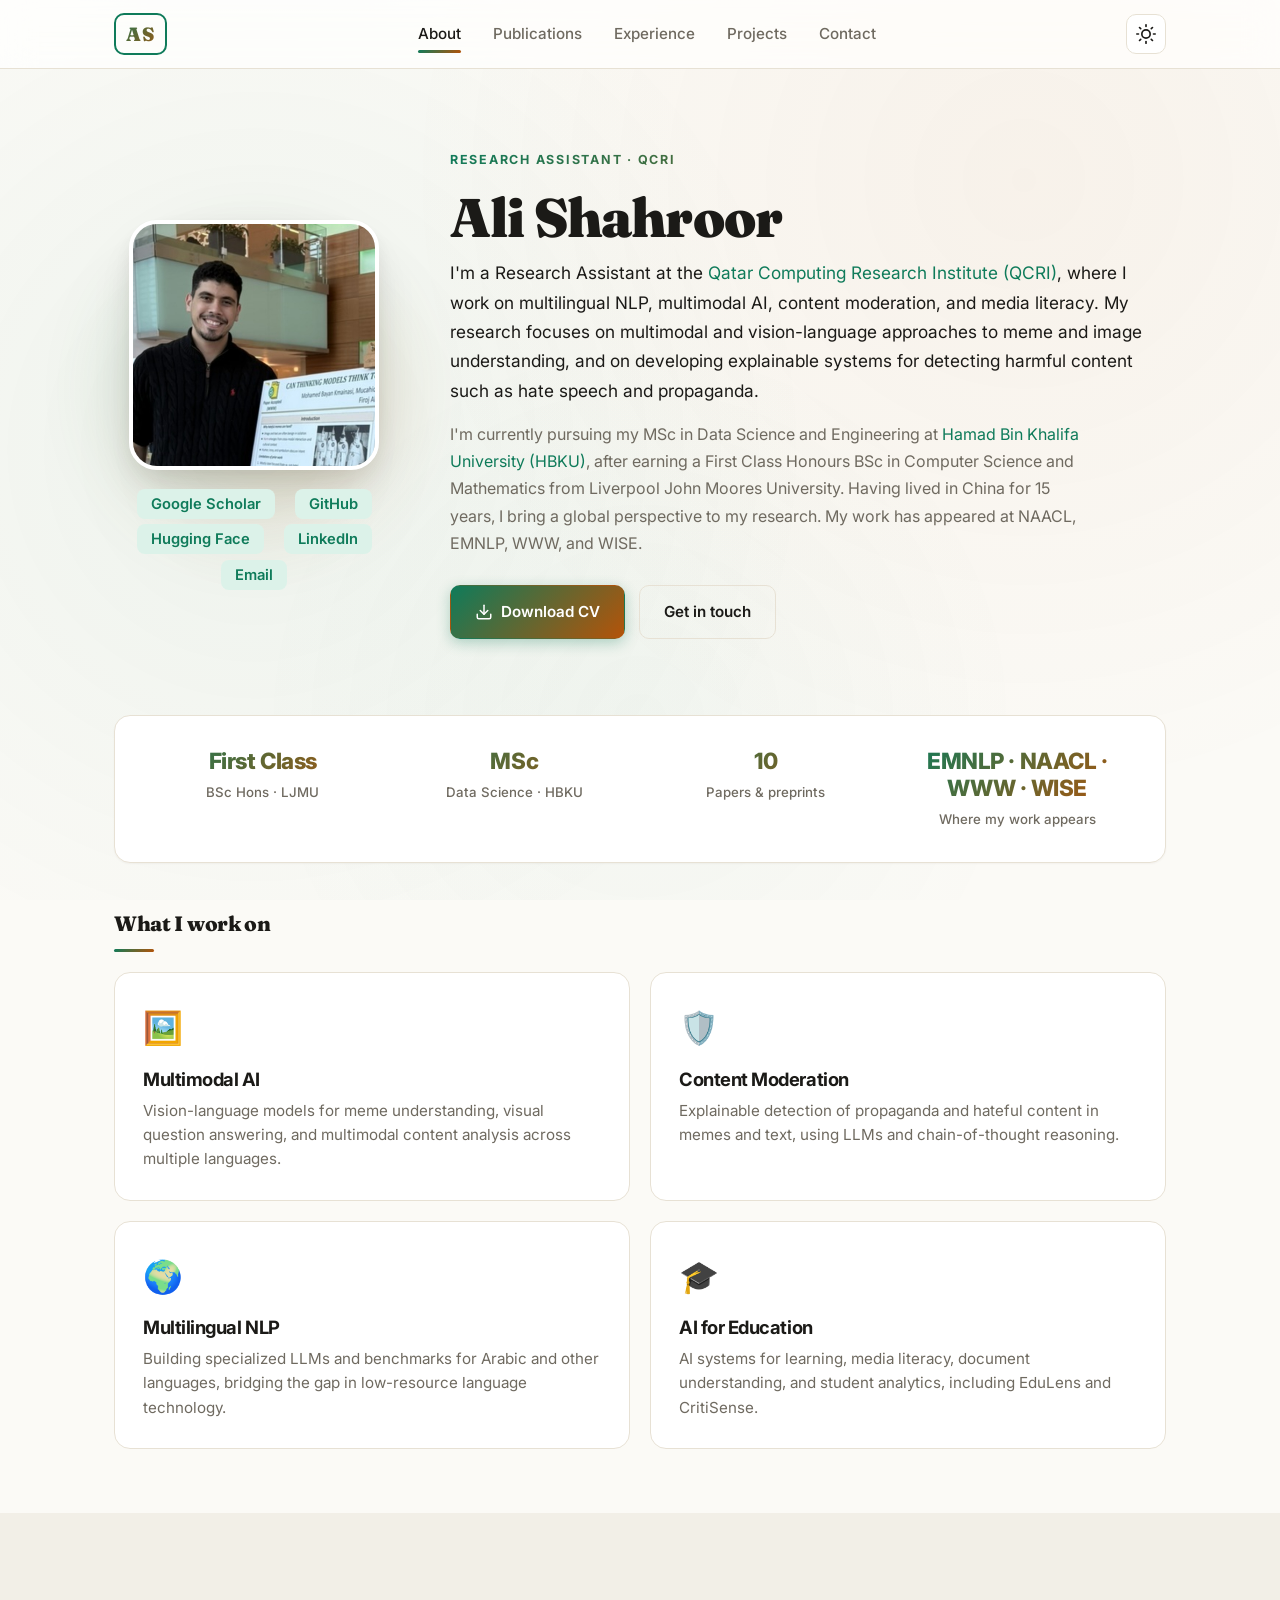
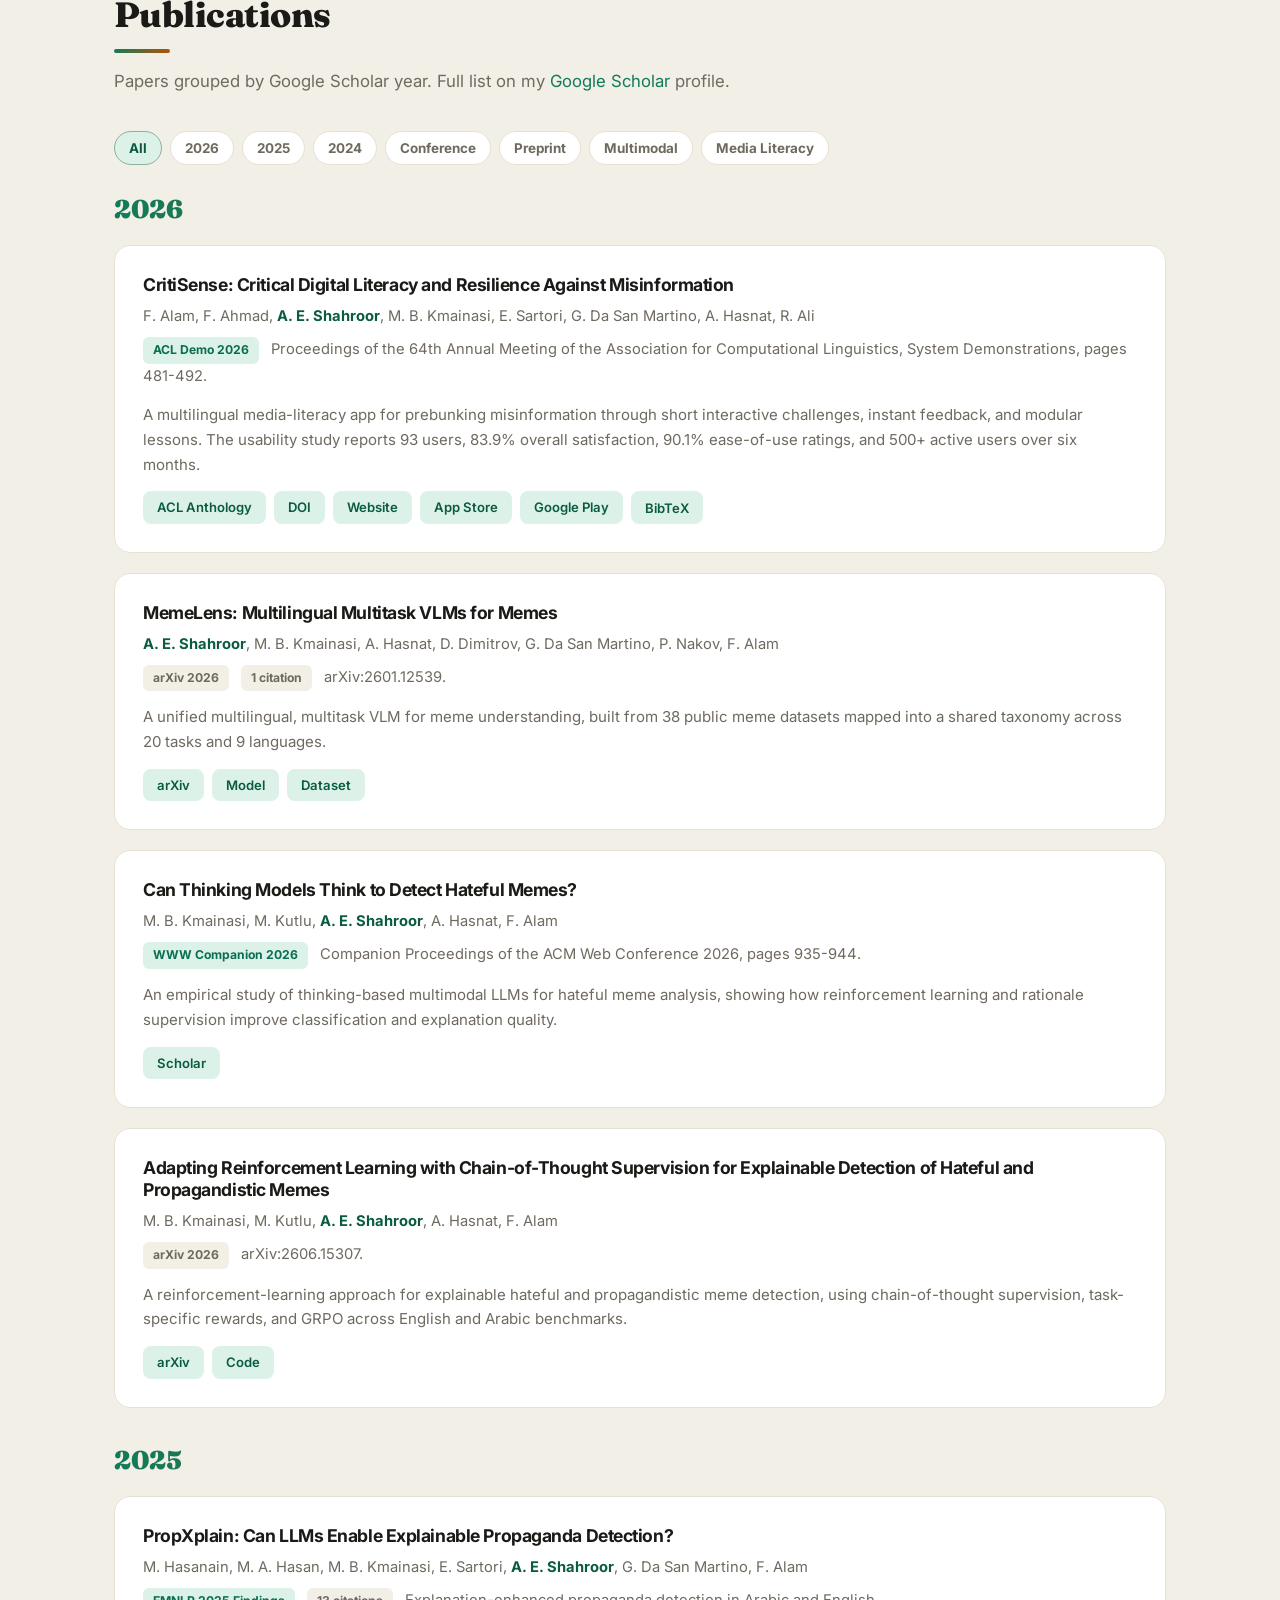
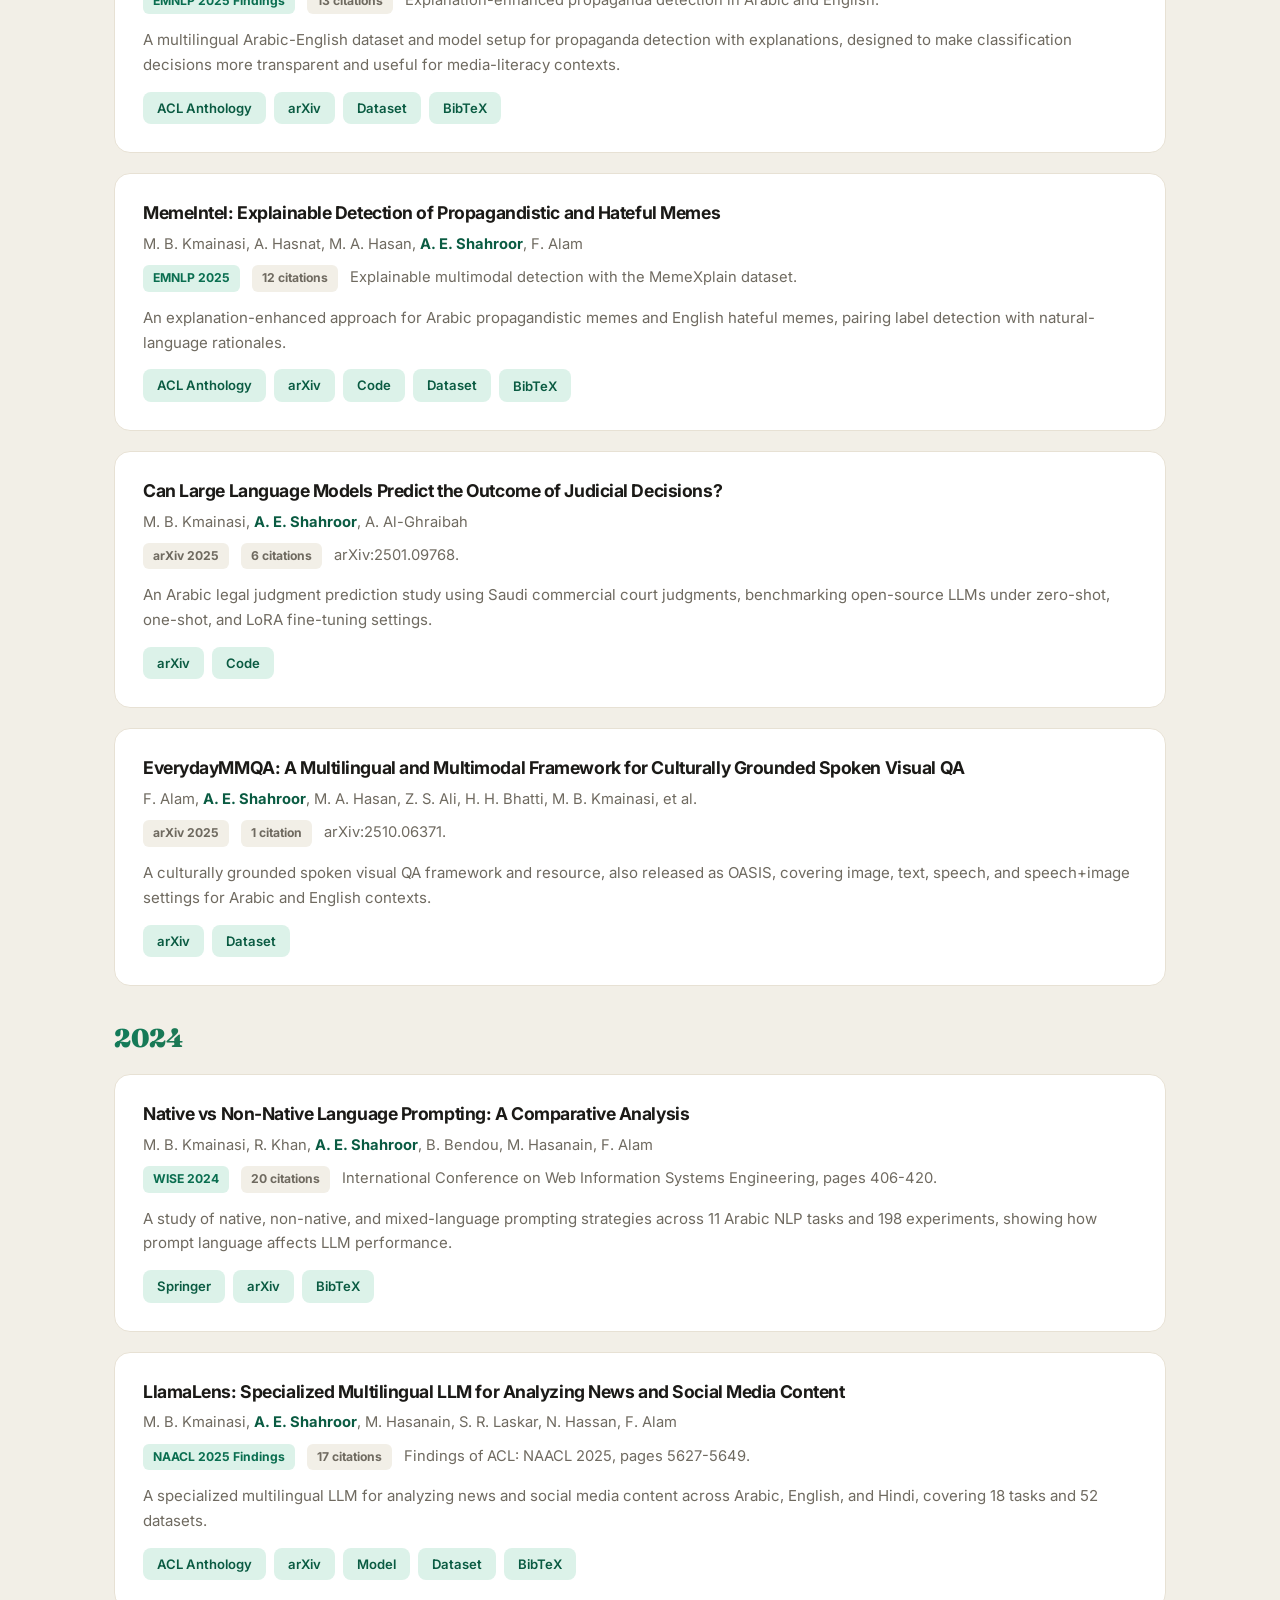
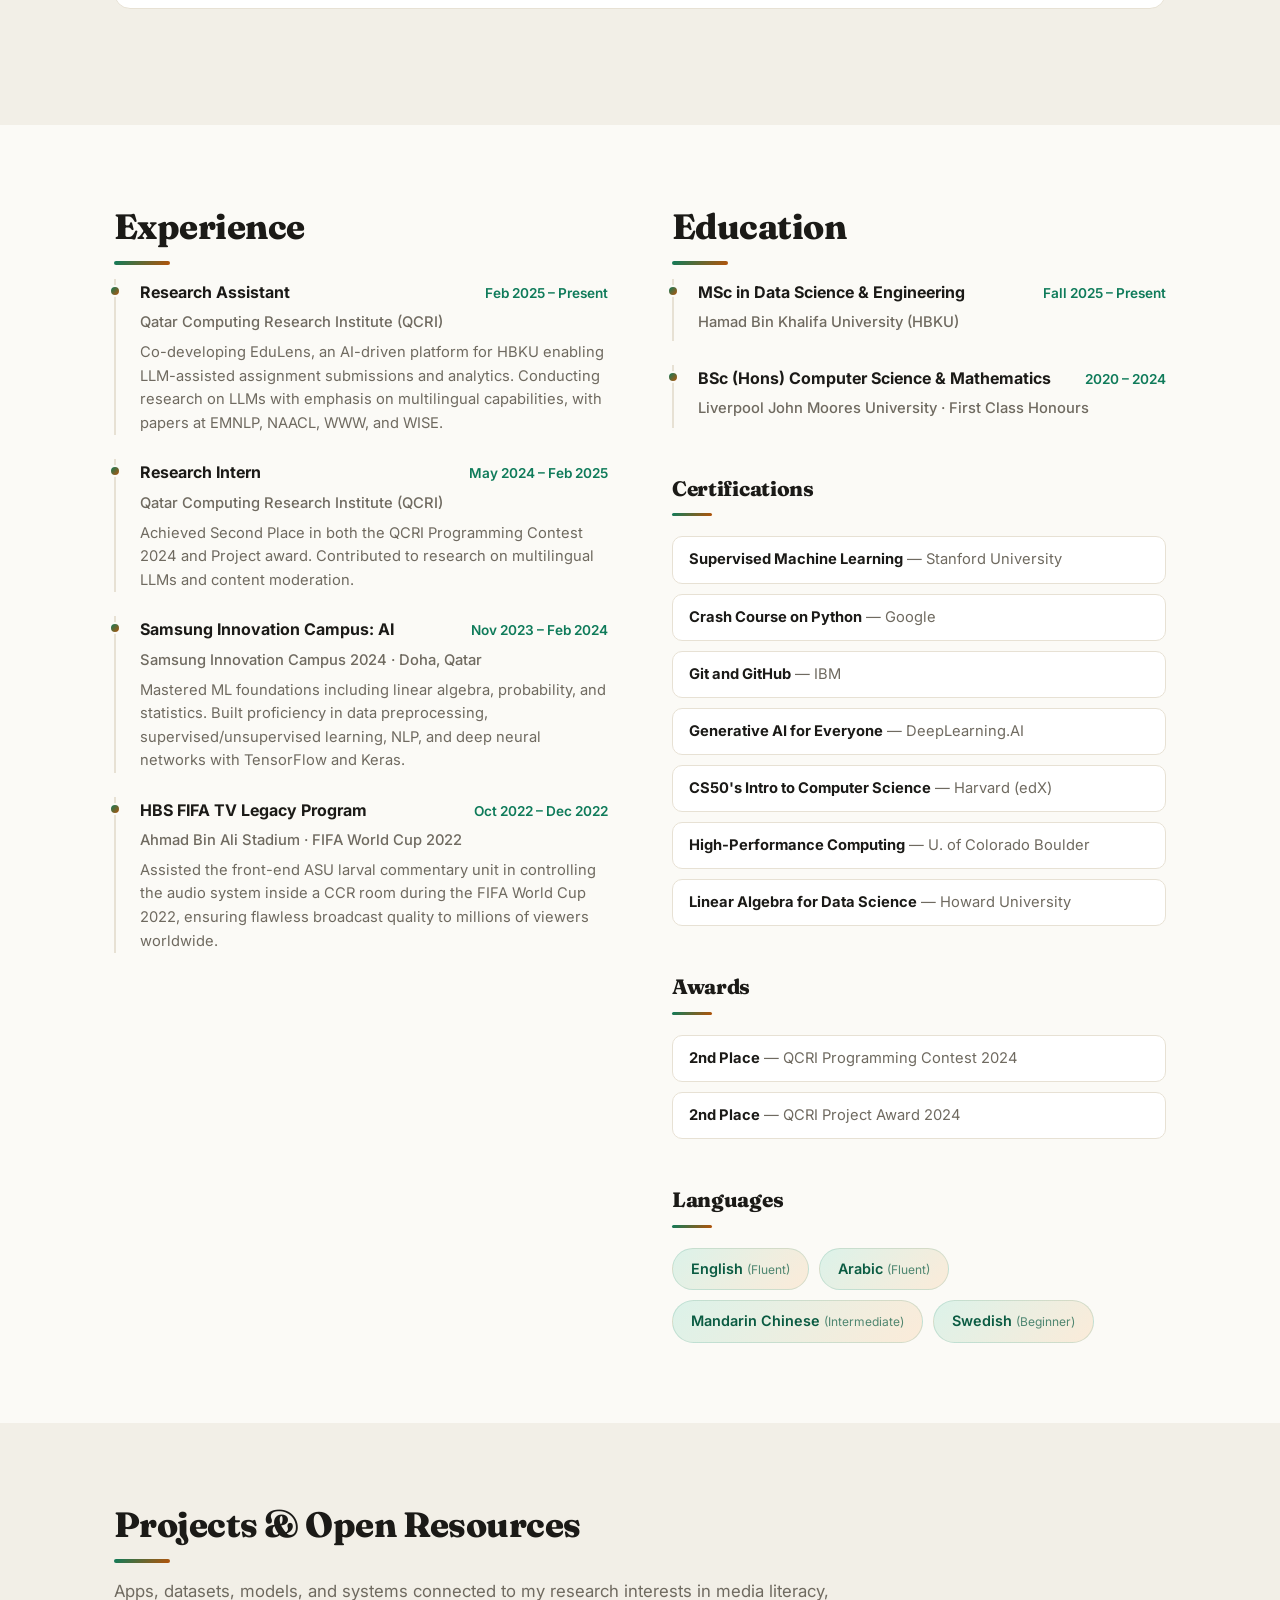
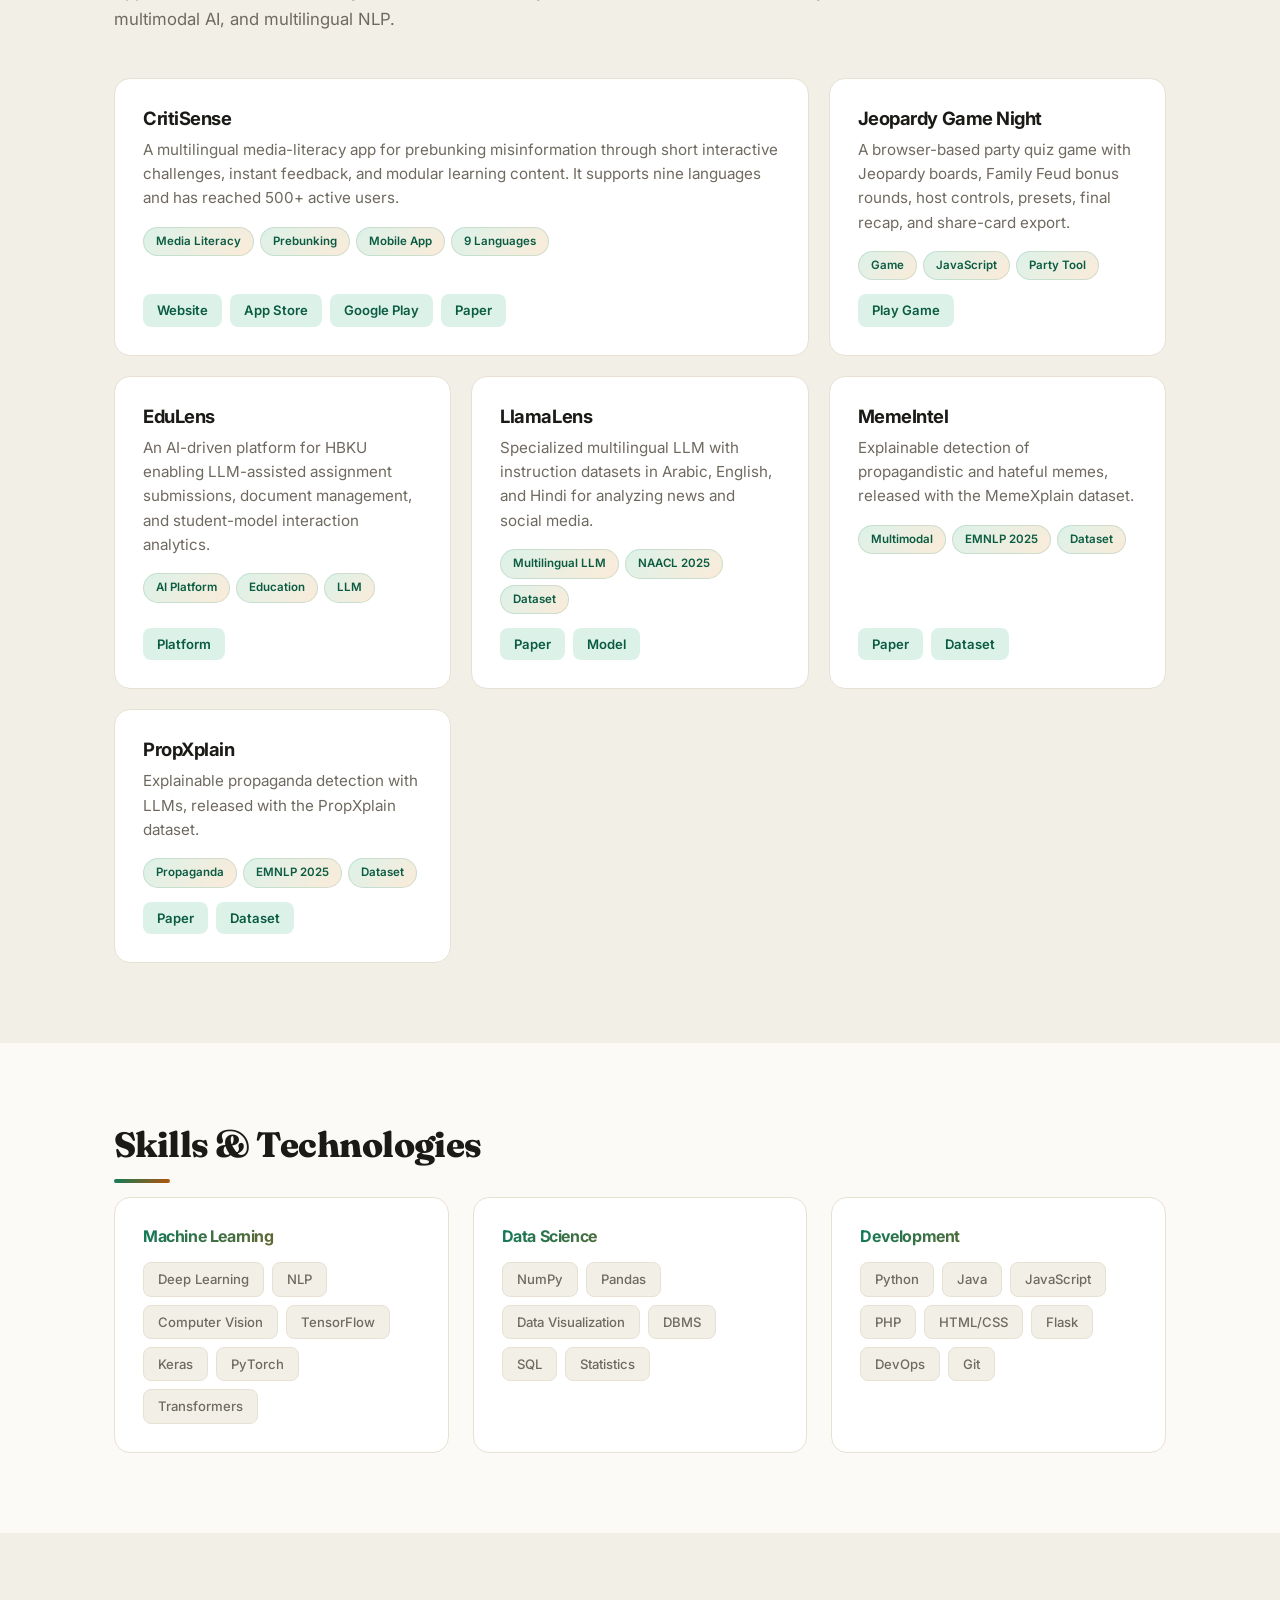
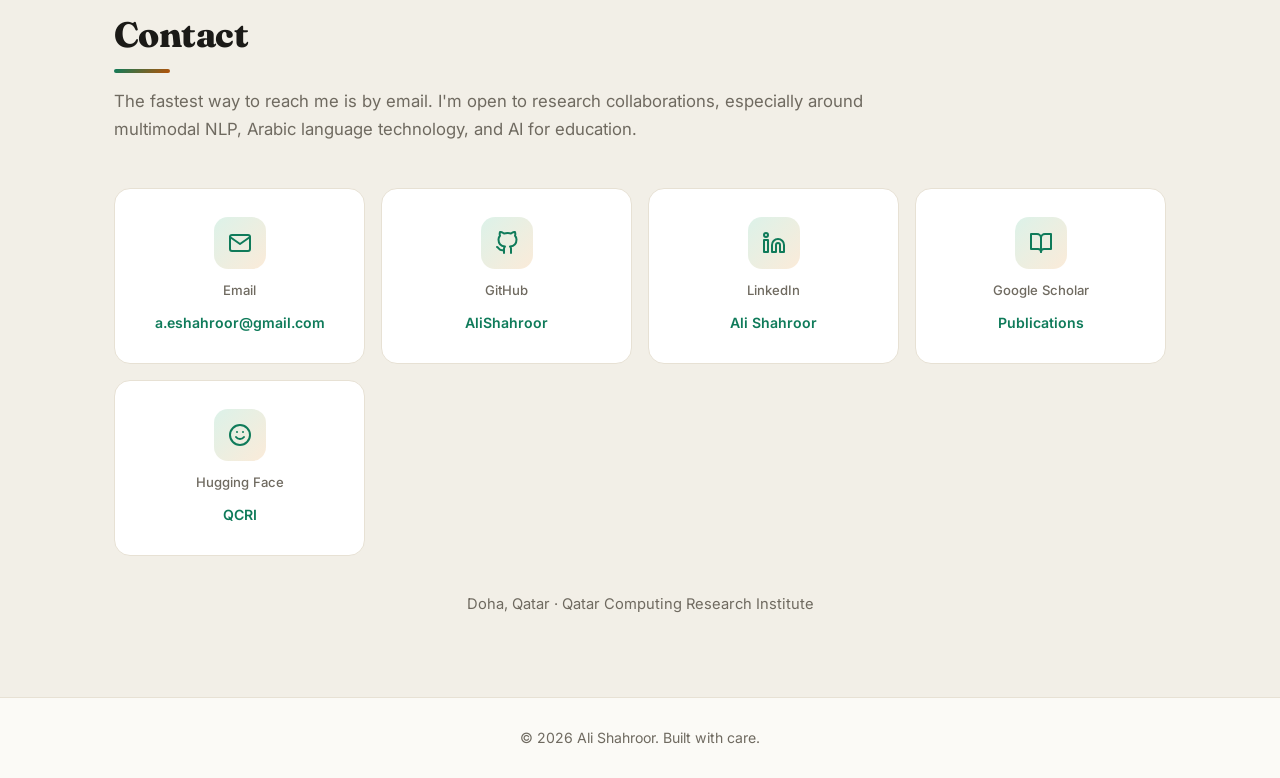
==== commit 9ef82fad: "Add publication filters and Pages static marker" ====
--- a/index.html
+++ b/index.html
@@ -162,11 +162,23 @@
           <a href="https://scholar.google.com/citations?user=9D7bdQ4AAAAJ&hl=en" target="_blank" rel="noopener">Google Scholar</a> profile.
         </p>
 
+        <div class="pub-filters" aria-label="Filter publications">
+          <button class="filter-btn active" type="button" data-filter="all">All</button>
+          <button class="filter-btn" type="button" data-filter="2026">2026</button>
+          <button class="filter-btn" type="button" data-filter="2025">2025</button>
+          <button class="filter-btn" type="button" data-filter="2024">2024</button>
+          <button class="filter-btn" type="button" data-filter="conference">Conference</button>
+          <button class="filter-btn" type="button" data-filter="preprint">Preprint</button>
+          <button class="filter-btn" type="button" data-filter="multimodal">Multimodal</button>
+          <button class="filter-btn" type="button" data-filter="media-literacy">Media Literacy</button>
+        </div>
+        <p class="pub-filter-empty" id="pubFilterEmpty">No publications match this filter yet.</p>
+
         <!-- 2026 -->
         <div class="pub-group">
           <h3 class="pub-group__year">2026</h3>
           <ol class="pubs">
-            <li class="pub" data-anim>
+            <li class="pub" data-anim data-filters="2026 conference media-literacy misinformation app">
               <h3 class="pub__title">CritiSense: Critical Digital Literacy and Resilience Against Misinformation</h3>
               <p class="pub__authors">F. Alam, F. Ahmad, <b>A. E. Shahroor</b>, M. B. Kmainasi, E. Sartori, G. Da San Martino, A. Hasnat, R. Ali</p>
               <p class="pub__venue"><span class="badge badge--top">ACL Demo 2026</span> Proceedings of the 64th Annual Meeting of the Association for Computational Linguistics, System Demonstrations, pages 481-492.</p>
@@ -190,7 +202,7 @@
 }</pre>
             </li>
 
-            <li class="pub" data-anim>
+            <li class="pub" data-anim data-filters="2026 preprint multimodal memes vlm">
               <h3 class="pub__title">MemeLens: Multilingual Multitask VLMs for Memes</h3>
               <p class="pub__authors"><b>A. E. Shahroor</b>, M. B. Kmainasi, A. Hasnat, D. Dimitrov, G. Da San Martino, P. Nakov, F. Alam</p>
               <p class="pub__venue"><span class="badge">arXiv 2026</span> <span class="badge">1 citation</span> arXiv:2601.12539.</p>
@@ -202,7 +214,7 @@
               </div>
             </li>
 
-            <li class="pub" data-anim>
+            <li class="pub" data-anim data-filters="2026 conference multimodal memes hate-speech">
               <h3 class="pub__title">Can Thinking Models Think to Detect Hateful Memes?</h3>
               <p class="pub__authors">M. B. Kmainasi, M. Kutlu, <b>A. E. Shahroor</b>, A. Hasnat, F. Alam</p>
               <p class="pub__venue"><span class="badge badge--top">WWW Companion 2026</span> Companion Proceedings of the ACM Web Conference 2026, pages 935-944.</p>
@@ -212,7 +224,7 @@
               </div>
             </li>
 
-            <li class="pub" data-anim>
+            <li class="pub" data-anim data-filters="2026 preprint multimodal memes hate-speech">
               <h3 class="pub__title">Adapting Reinforcement Learning with Chain-of-Thought Supervision for Explainable Detection of Hateful and Propagandistic Memes</h3>
               <p class="pub__authors">M. B. Kmainasi, M. Kutlu, <b>A. E. Shahroor</b>, A. Hasnat, F. Alam</p>
               <p class="pub__venue"><span class="badge">arXiv 2026</span> arXiv:2606.15307.</p>
@@ -229,7 +241,7 @@
         <div class="pub-group">
           <h3 class="pub-group__year">2025</h3>
           <ol class="pubs">
-            <li class="pub" data-anim>
+            <li class="pub" data-anim data-filters="2025 conference media-literacy misinformation propaganda">
               <h3 class="pub__title">PropXplain: Can LLMs Enable Explainable Propaganda Detection?</h3>
               <p class="pub__authors">M. Hasanain, M. A. Hasan, M. B. Kmainasi, E. Sartori, <b>A. E. Shahroor</b>, G. Da San Martino, F. Alam</p>
               <p class="pub__venue"><span class="badge badge--top">EMNLP 2025 Findings</span> <span class="badge">13 citations</span> Explanation-enhanced propaganda detection in Arabic and English.</p>
@@ -249,7 +261,7 @@
 }</pre>
             </li>
 
-            <li class="pub" data-anim>
+            <li class="pub" data-anim data-filters="2025 conference multimodal memes hate-speech propaganda">
               <h3 class="pub__title">MemeIntel: Explainable Detection of Propagandistic and Hateful Memes</h3>
               <p class="pub__authors">M. B. Kmainasi, A. Hasnat, M. A. Hasan, <b>A. E. Shahroor</b>, F. Alam</p>
               <p class="pub__venue"><span class="badge badge--top">EMNLP 2025</span> <span class="badge">12 citations</span> Explainable multimodal detection with the MemeXplain dataset.</p>
@@ -270,7 +282,7 @@
 }</pre>
             </li>
 
-            <li class="pub" data-anim>
+            <li class="pub" data-anim data-filters="2025 preprint legal llm arabic">
               <h3 class="pub__title">Can Large Language Models Predict the Outcome of Judicial Decisions?</h3>
               <p class="pub__authors">M. B. Kmainasi, <b>A. E. Shahroor</b>, A. Al-Ghraibah</p>
               <p class="pub__venue"><span class="badge">arXiv 2025</span> <span class="badge">6 citations</span> arXiv:2501.09768.</p>
@@ -281,7 +293,7 @@
               </div>
             </li>
 
-            <li class="pub" data-anim>
+            <li class="pub" data-anim data-filters="2025 preprint multimodal vqa arabic">
               <h3 class="pub__title">EverydayMMQA: A Multilingual and Multimodal Framework for Culturally Grounded Spoken Visual QA</h3>
               <p class="pub__authors">F. Alam, <b>A. E. Shahroor</b>, M. A. Hasan, Z. S. Ali, H. H. Bhatti, M. B. Kmainasi, et al.</p>
               <p class="pub__venue"><span class="badge">arXiv 2025</span> <span class="badge">1 citation</span> arXiv:2510.06371.</p>
@@ -298,7 +310,7 @@
         <div class="pub-group">
           <h3 class="pub-group__year">2024</h3>
           <ol class="pubs">
-            <li class="pub" data-anim>
+            <li class="pub" data-anim data-filters="2024 conference arabic prompting llm">
               <h3 class="pub__title">Native vs Non-Native Language Prompting: A Comparative Analysis</h3>
               <p class="pub__authors">M. B. Kmainasi, R. Khan, <b>A. E. Shahroor</b>, B. Bendou, M. Hasanain, F. Alam</p>
               <p class="pub__venue"><span class="badge badge--top">WISE 2024</span> <span class="badge">20 citations</span> International Conference on Web Information Systems Engineering, pages 406-420.</p>
@@ -318,7 +330,7 @@
 }</pre>
             </li>
 
-            <li class="pub" data-anim>
+            <li class="pub" data-anim data-filters="2024 conference media-literacy multilingual llm">
               <h3 class="pub__title">LlamaLens: Specialized Multilingual LLM for Analyzing News and Social Media Content</h3>
               <p class="pub__authors">M. B. Kmainasi, <b>A. E. Shahroor</b>, M. Hasanain, S. R. Laskar, N. Hassan, F. Alam</p>
               <p class="pub__venue"><span class="badge badge--top">NAACL 2025 Findings</span> <span class="badge">17 citations</span> Findings of ACL: NAACL 2025, pages 5627-5649.</p>
@@ -616,6 +628,34 @@
     burger.setAttribute('aria-expanded', 'false');
   }));
 
+  /* ---- Publication Filters ---- */
+  const filterButtons = document.querySelectorAll('.filter-btn');
+  const publications = document.querySelectorAll('.pub');
+  const publicationGroups = document.querySelectorAll('.pub-group');
+  const filterEmpty = document.getElementById('pubFilterEmpty');
+
+  filterButtons.forEach(btn => {
+    btn.addEventListener('click', () => {
+      const selected = btn.dataset.filter;
+      filterButtons.forEach(item => item.classList.toggle('active', item === btn));
+
+      let visibleCount = 0;
+      publications.forEach(pub => {
+        const filters = (pub.dataset.filters || '').split(/\s+/);
+        const isVisible = selected === 'all' || filters.includes(selected);
+        pub.hidden = !isVisible;
+        if (isVisible) visibleCount += 1;
+      });
+
+      publicationGroups.forEach(group => {
+        const hasVisiblePaper = Array.from(group.querySelectorAll('.pub')).some(pub => !pub.hidden);
+        group.classList.toggle('hidden', !hasVisiblePaper);
+      });
+
+      if (filterEmpty) filterEmpty.classList.toggle('show', visibleCount === 0);
+    });
+  });
+
   /* ---- BibTeX Toggle ---- */
   document.querySelectorAll('.cite-btn').forEach(btn => {
     btn.addEventListener('click', () => {
--- a/assets/css/style.css
+++ b/assets/css/style.css
@@ -270,7 +270,43 @@
 .card--project .pub__links { margin-top: auto; }
 
 /* ---- Publications ---- */
+.pub-filters {
+  display: flex;
+  flex-wrap: wrap;
+  gap: 8px;
+  margin: -8px 0 28px;
+}
+.filter-btn {
+  min-height: 34px;
+  padding: 6px 14px;
+  border: 1px solid var(--border);
+  border-radius: 999px;
+  background: var(--surface);
+  color: var(--text-muted);
+  font-family: inherit;
+  font-size: 0.84rem;
+  font-weight: 700;
+  cursor: pointer;
+  transition: all 0.2s ease;
+}
+.filter-btn:hover,
+.filter-btn.active {
+  border-color: color-mix(in srgb, var(--accent) 45%, var(--border));
+  background: var(--accent-soft);
+  color: var(--accent-strong);
+}
+.pub-filter-empty {
+  display: none;
+  padding: 18px 20px;
+  border: 1px dashed var(--border);
+  border-radius: var(--radius-sm);
+  color: var(--text-muted);
+  background: var(--surface);
+  font-size: 0.94rem;
+}
+.pub-filter-empty.show { display: block; }
 .pub-group { margin-bottom: 36px; }
+.pub-group.hidden { display: none; }
 .pub-group__year {
   font-size: 1.6rem; font-weight: 900; margin-bottom: 20px;
   color: transparent; background: var(--gradient);
